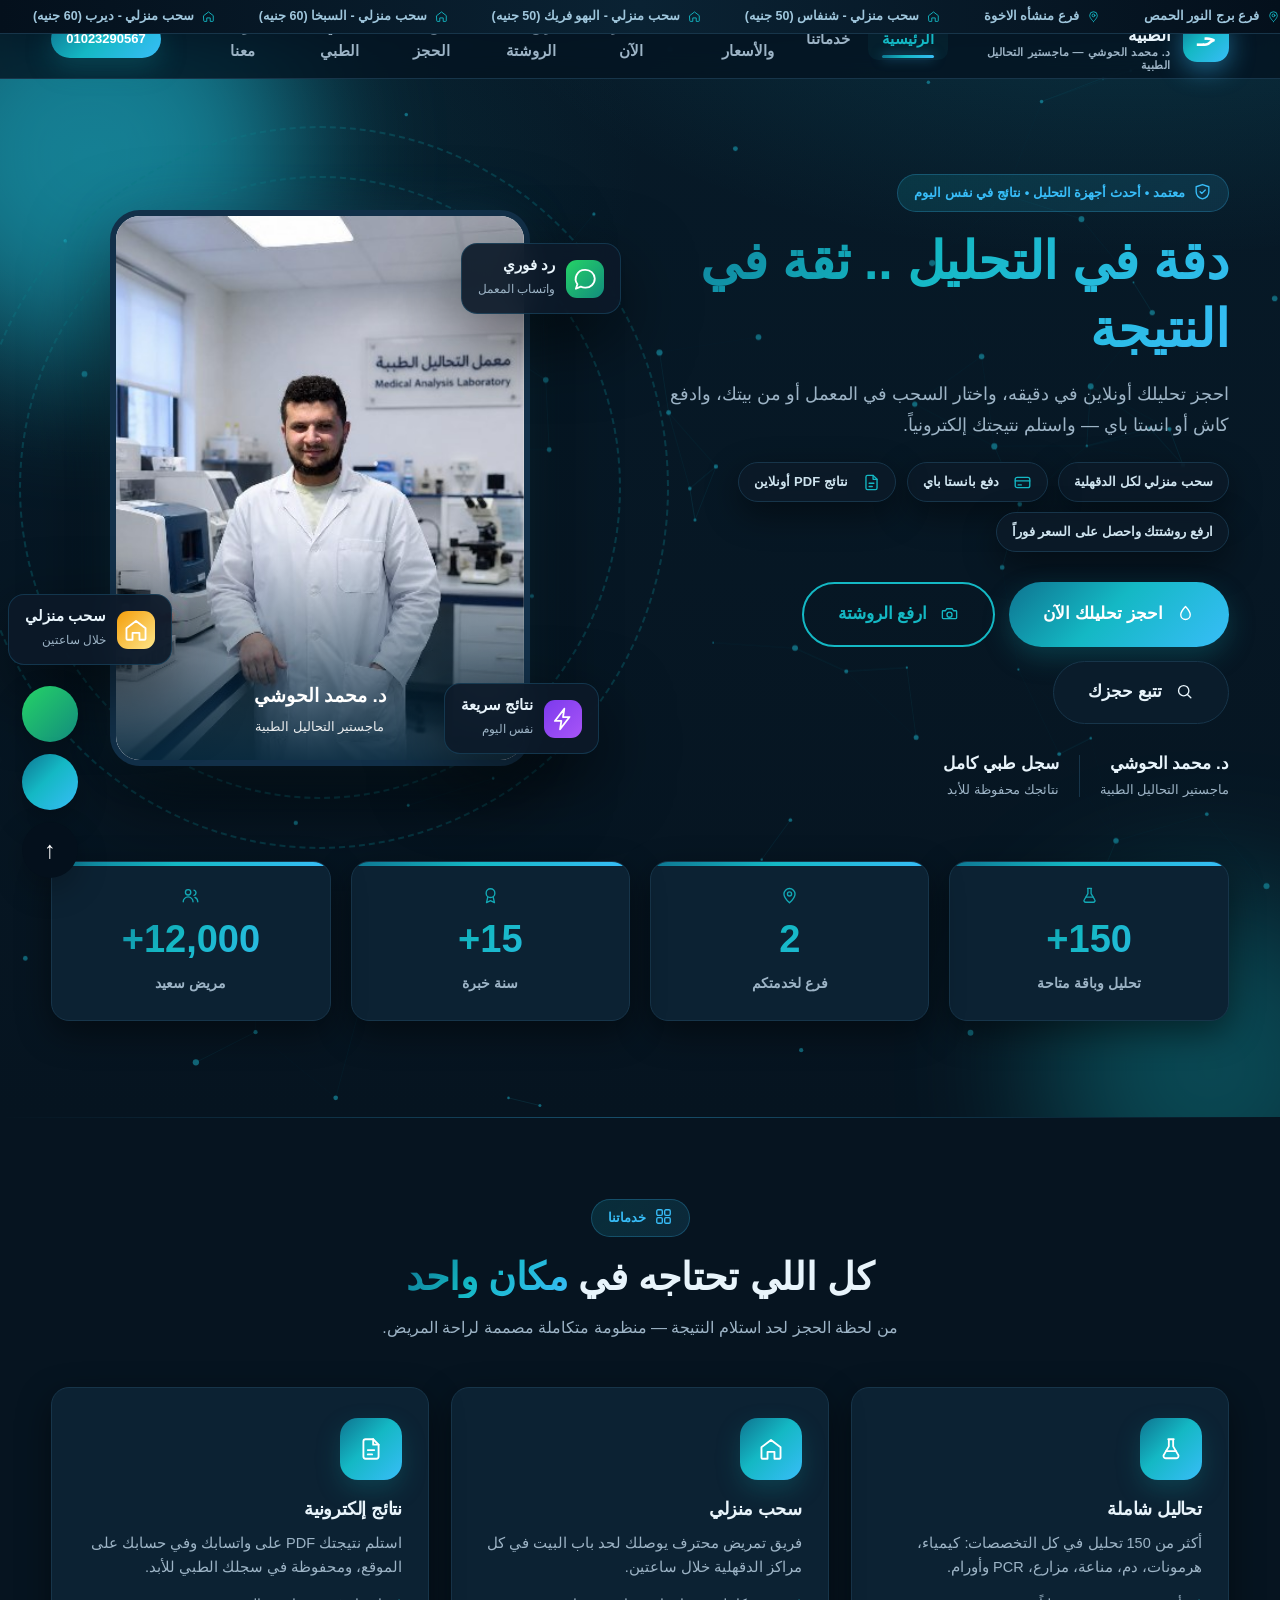
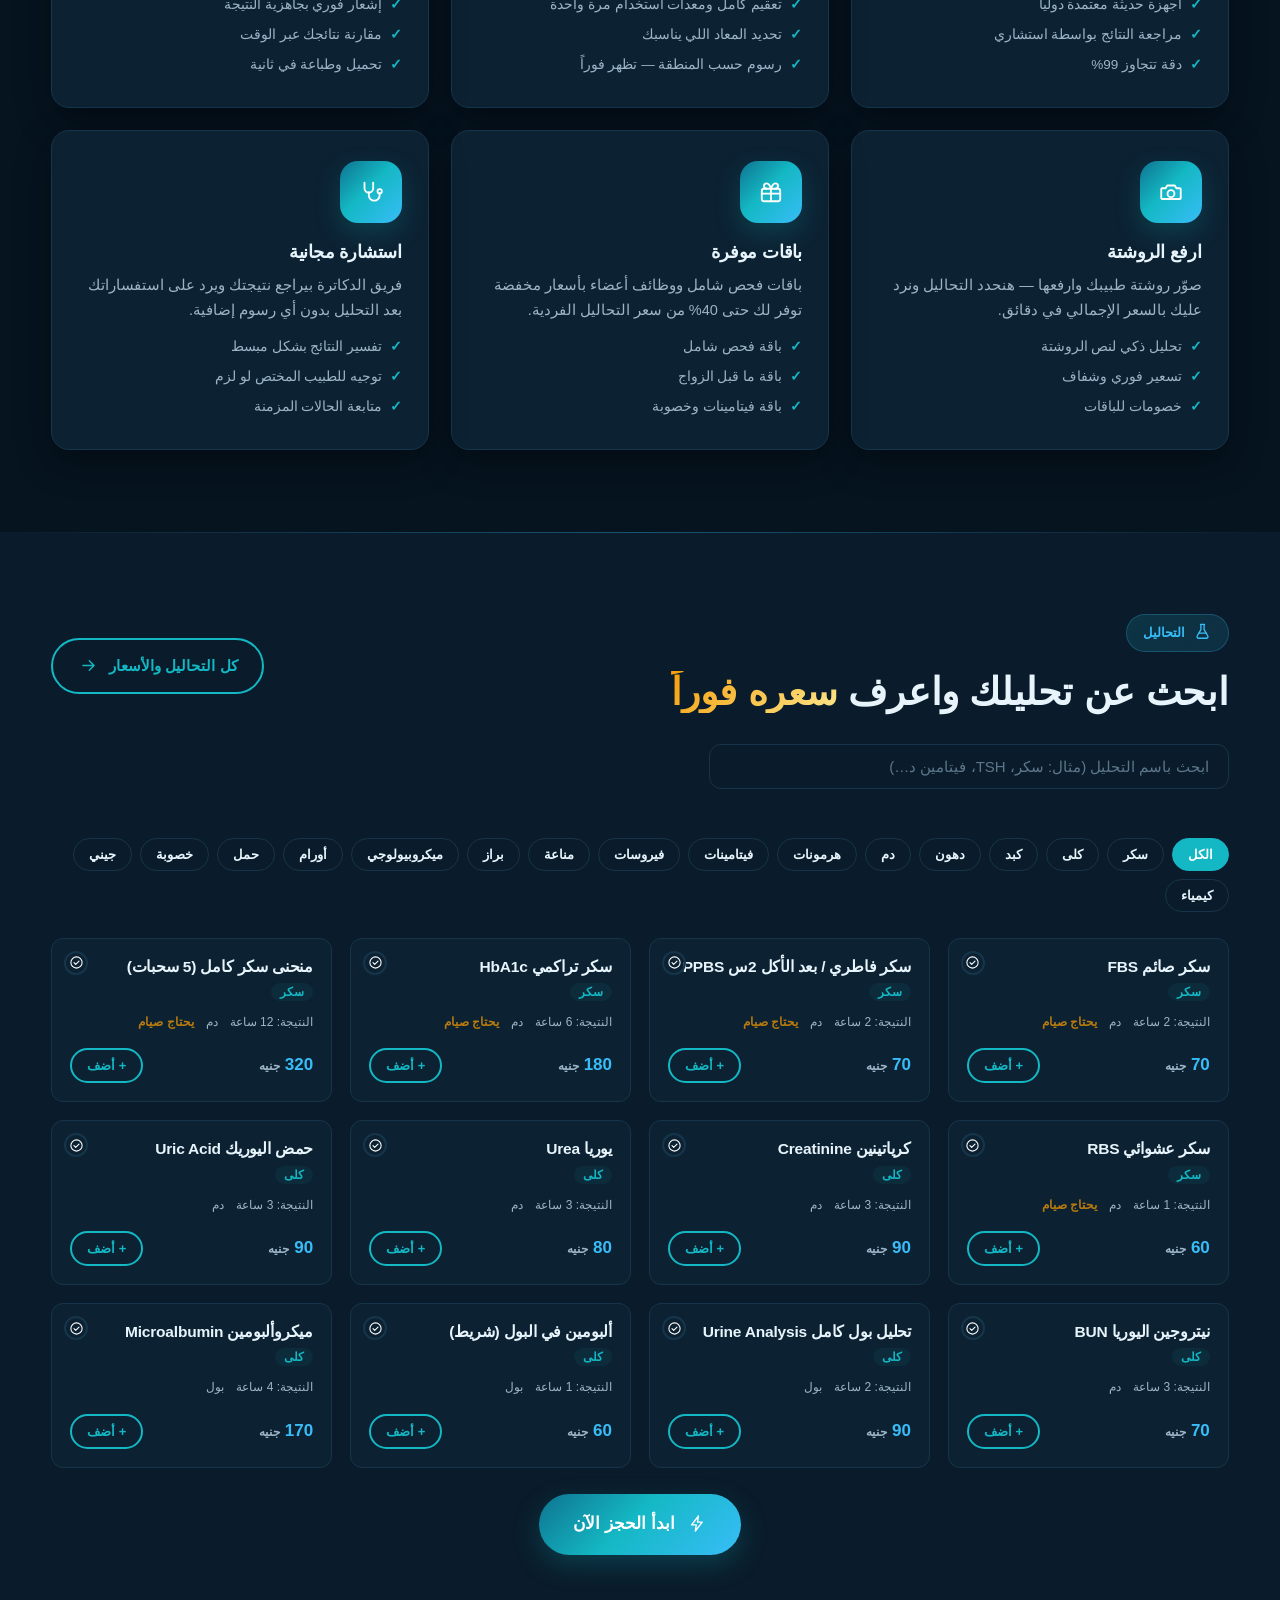
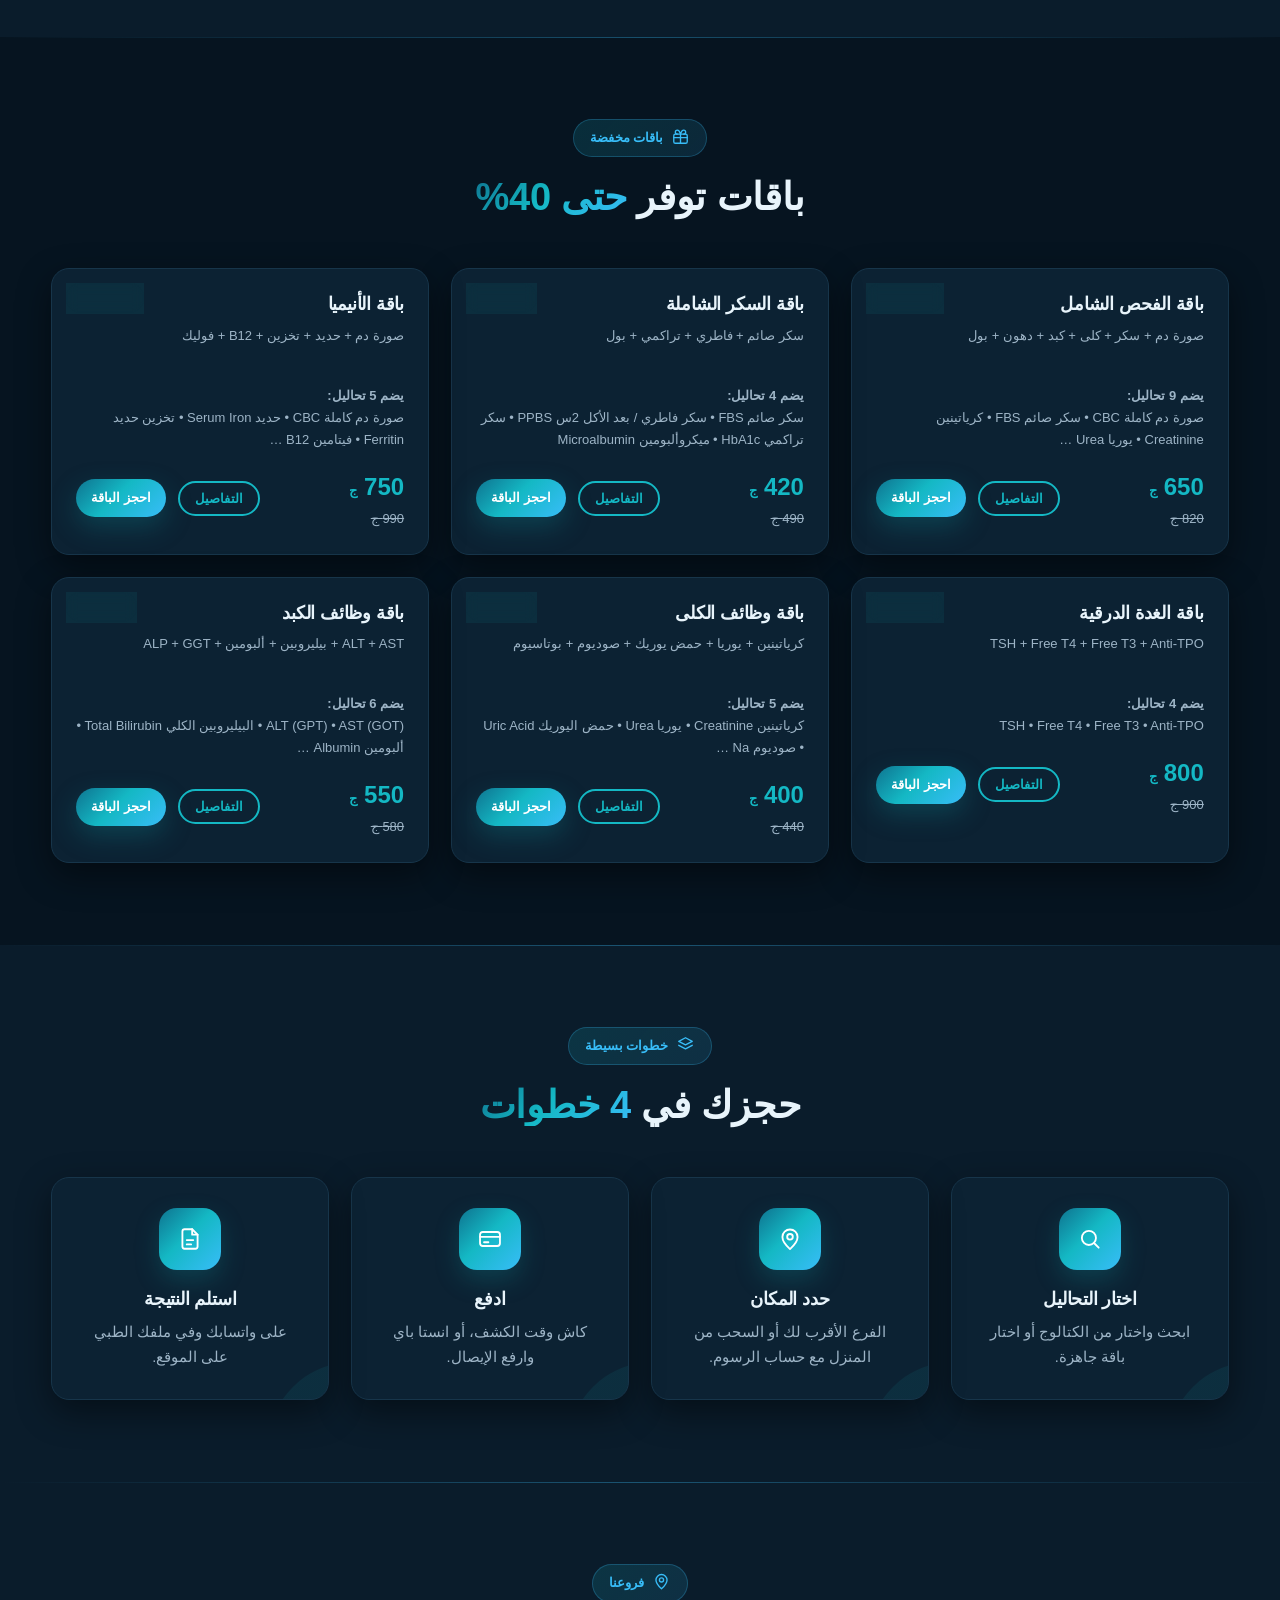
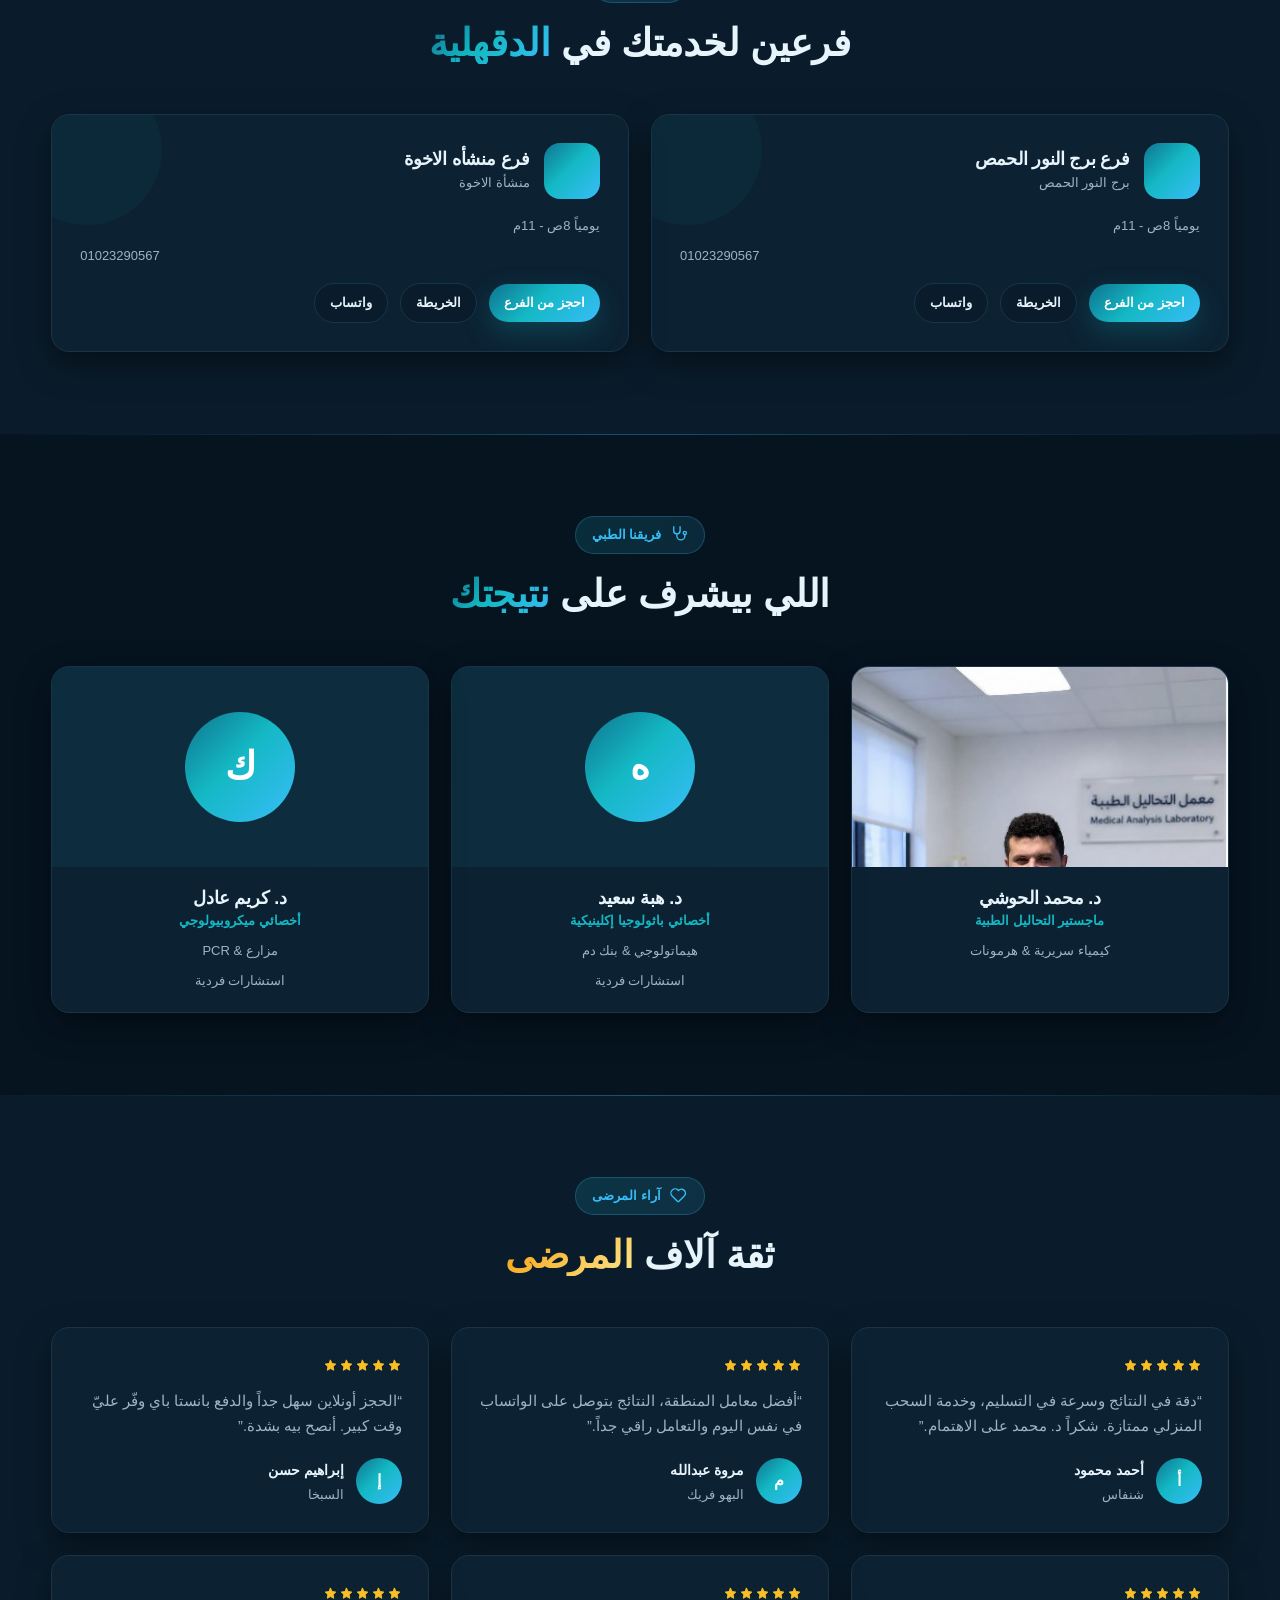
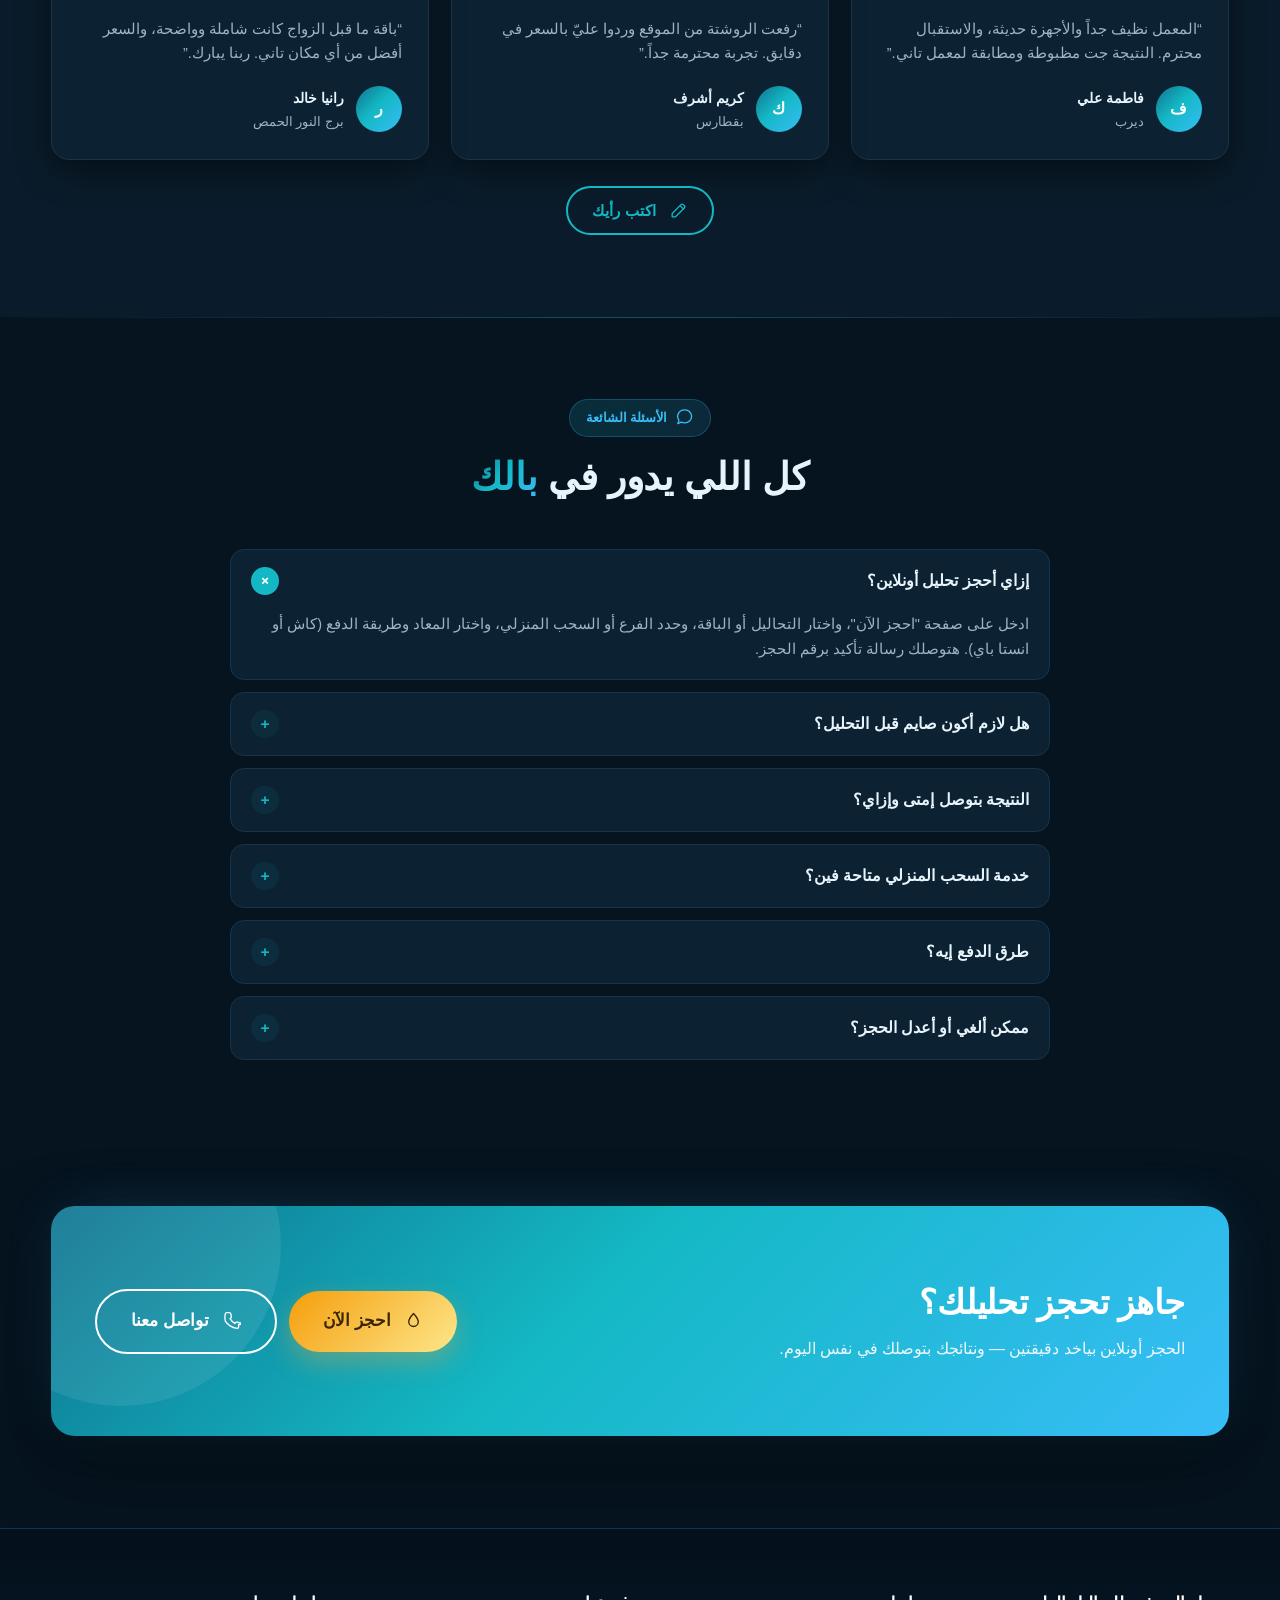
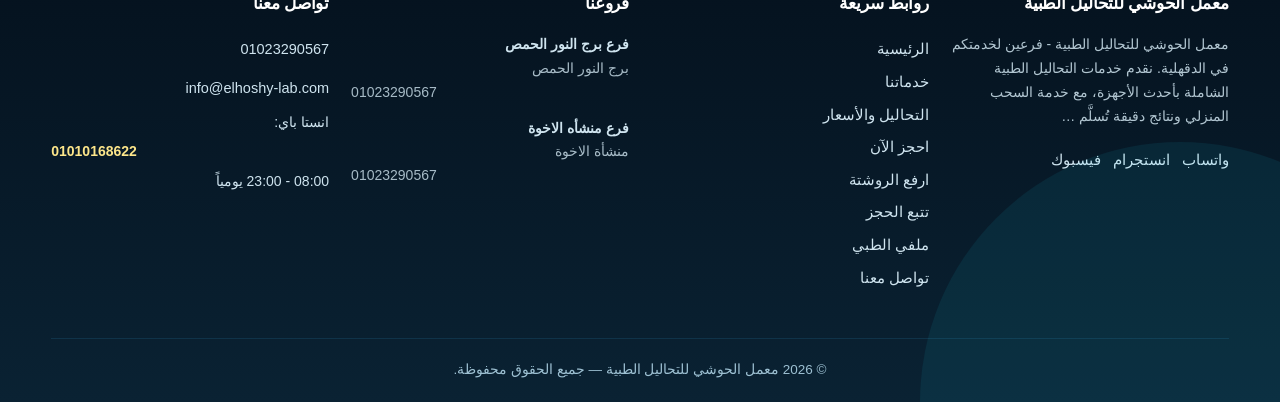
==== index.html @ 1d7c98e6 "Files" ====
<!DOCTYPE html>
<html lang="ar" dir="rtl">
<head>
<meta charset="utf-8">
<meta name="viewport" content="width=device-width,initial-scale=1">
<title>معمل الحوشي للتحاليل الطبية | د. محمد الحوشي — حجز أونلاين وسحب منزلي</title>
<meta name="description" content="معمل الحوشي للتحاليل الطبية — فرعين بالدقهلية. احجز تحليلك أونلاين، سحب منزلي، نتائج إلكترونية، دفع كاش أو انستا باي. ماجستير التحاليل الطبية د. محمد الحوشي.">
<meta name="theme-color" content="#0e7c86">
<link rel="icon" href="data:image/svg+xml,<svg xmlns='http://www.w3.org/2000/svg' viewBox='0 0 100 100'><rect width='100' height='100' rx='22' fill='%230e7c86'/><text x='50' y='70' font-size='58' text-anchor='middle' fill='white' font-family='Arial'>حـ</text></svg>">
<link rel="stylesheet" href="assets/css/style.css">
<link rel="manifest" href="manifest.json">
</head>
<body> <!-- ===== HERO ===== -->
<section class="hero"> <canvas id="particles"></canvas> <div class="blob" style="width:420px;height:420px;background:#22d3ee;top:-90px;inset-inline-end:-120px"></div> <div class="blob" style="width:340px;height:340px;background:#0e7c86;bottom:-120px;inset-inline-start:-100px"></div> <div class="container"> <div class="split"> <div> <span class="eyebrow reveal"><i data-icon="shield"></i>معتمد • أحدث أجهزة التحليل • نتائج في نفس اليوم</span> <h1 class="mt-2 reveal d1"><span class="grad-text" id="heroTitle">دقة في التحليل .. ثقة في النتيجة</span></h1> <p class="lead mt-2 reveal d2" id="heroSub"></p> <div class="hero-badges reveal d3"> <span class="pill"> سحب منزلي لكل الدقهلية</span> <span class="pill"><i data-icon="card" class="pill-ic"></i>دفع بانستا باي</span> <span class="pill"><i data-icon="file" class="pill-ic"></i>نتائج PDF أونلاين</span> <span class="pill"> ارفع روشتتك واحصل على السعر فوراً</span> </div> <div class="hero-cta reveal d4"> <a href="booking.html" class="btn btn-primary btn-lg shine"><i data-icon="drop"></i>احجز تحليلك الآن</a> <a href="prescription.html" class="btn btn-outline btn-lg"><i data-icon="camera"></i>ارفع الروشتة</a> <a href="track.html" class="btn btn-ghost btn-lg"><i data-icon="search"></i>تتبع حجزك</a> </div> <div class="row mt-3 reveal d5" style="gap:20px"> <div><b id="ownerName" style="font-size:17px"></b><div class="small" id="ownerTitle"></div></div> <div style="width:1px;height:42px;background:var(--line)"></div> <div><b style="font-size:17px">سجل طبي كامل</b><div class="small">نتائجك محفوظة للأبد</div></div> </div> </div> <div class="hero-art reveal d3"> <div class="ring" style="width:112%;height:112%;inset:-6%"></div> <div class="ring" style="width:130%;height:130%;inset:-15%;animation-duration:40s;animation-direction:reverse"></div> <div class="doctor-frame"> <img src="assets/img/doctor.jpg" alt="د. محمد الحوشي"> <div class="doctor-caption"><b id="docName">د. محمد الحوشي</b><span id="docTitle">ماجستير التحاليل الطبية</span></div> </div> <div class="floating-card fc-1"><div class="ic" data-icon="chat" style="background:linear-gradient(135deg,#25d366,#128c7e)"></div><div><b>رد فوري</b><small>واتساب المعمل</small></div></div> <div class="floating-card fc-2"><div class="ic" data-icon="home" style="background:var(--grad-gold)"></div><div><b>سحب منزلي</b><small>خلال ساعتين</small></div></div> <div class="floating-card fc-3"><div class="ic" data-icon="bolt" style="background:linear-gradient(135deg,#7c3aed,#a855f7)"></div><div><b>نتائج سريعة</b><small>نفس اليوم</small></div></div> </div> </div> <div class="stats"> <div class="stat reveal"><div class="stat-ic" data-icon="flask"></div><div class="num" data-count="150" data-suffix="+">0</div><div class="lbl">تحليل وباقة متاحة</div></div> <div class="stat reveal d1"><div class="stat-ic" data-icon="pin"></div><div class="num" data-count="2">0</div><div class="lbl">فرع لخدمتكم</div></div> <div class="stat reveal d2"><div class="stat-ic" data-icon="award"></div><div class="num" data-count="15" data-suffix="+">0</div><div class="lbl">سنة خبرة</div></div> <div class="stat reveal d3"><div class="stat-ic" data-icon="users"></div><div class="num" data-count="12000" data-suffix="+">0</div><div class="lbl">مريض سعيد</div></div> </div> </div>
</section> <!-- ===== SERVICES ===== -->
<section class="section" id="services"> <div class="container"> <div class="sec-head reveal"> <span class="eyebrow"><i data-icon="grid"></i>خدماتنا</span> <h2 class="mt-2">كل اللي تحتاجه في <span class="grad-text">مكان واحد</span></h2> <p>من لحظة الحجز لحد استلام النتيجة — منظومة متكاملة مصممة لراحة المريض.</p> </div> <div class="grid g3"> <div class="svc reveal"><div class="ic" data-icon="flask"></div><h4>تحاليل شاملة</h4><p>أكثر من 150 تحليل في كل التخصصات: كيمياء، هرمونات، دم، مناعة، مزارع، PCR وأورام.</p><ul><li>أجهزة حديثة معتمدة دولياً</li><li>مراجعة النتائج بواسطة استشاري</li><li>دقة تتجاوز 99%</li></ul></div> <div class="svc reveal d1"><div class="ic" data-icon="home"></div><h4>سحب منزلي</h4><p>فريق تمريض محترف يوصلك لحد باب البيت في كل مراكز الدقهلية خلال ساعتين.</p><ul><li>تعقيم كامل ومعدات استخدام مرة واحدة</li><li>تحديد المعاد اللي يناسبك</li><li>رسوم حسب المنطقة — تظهر فوراً</li></ul></div> <div class="svc reveal d2"><div class="ic" data-icon="file"></div><h4>نتائج إلكترونية</h4><p>استلم نتيجتك PDF على واتسابك وفي حسابك على الموقع، ومحفوظة في سجلك الطبي للأبد.</p><ul><li>إشعار فوري بجاهزية النتيجة</li><li>مقارنة نتائجك عبر الوقت</li><li>تحميل وطباعة في ثانية</li></ul></div> <div class="svc reveal"><div class="ic" data-icon="camera"></div><h4>ارفع الروشتة</h4><p>صوّر روشتة طبيبك وارفعها — هنحدد التحاليل ونرد عليك بالسعر الإجمالي في دقائق.</p><ul><li>تحليل ذكي لنص الروشتة</li><li>تسعير فوري وشفاف</li><li>خصومات للباقات</li></ul></div> <div class="svc reveal d1"><div class="ic" data-icon="gift"></div><h4>باقات موفرة</h4><p>باقات فحص شامل ووظائف أعضاء بأسعار مخفضة توفر لك حتى 40% من سعر التحاليل الفردية.</p><ul><li>باقة فحص شامل</li><li>باقة ما قبل الزواج</li><li>باقة فيتامينات وخصوبة</li></ul></div> <div class="svc reveal d2"><div class="ic" data-icon="stethoscope"></div><h4>استشارة مجانية</h4><p>فريق الدكاترة بيراجع نتيجتك ويرد على استفساراتك بعد التحليل بدون أي رسوم إضافية.</p><ul><li>تفسير النتائج بشكل مبسط</li><li>توجيه للطبيب المختص لو لزم</li><li>متابعة الحالات المزمنة</li></ul></div> </div> </div>
</section> <!-- ===== TESTS PREVIEW ===== -->
<section class="section" style="background:var(--bg-2)"> <div class="container"> <div class="row-between mb-3 reveal"> <div><span class="eyebrow"><i data-icon="flask"></i>التحاليل</span><h2 class="mt-2">ابحث عن تحليلك واعرف <span class="gold-text">سعره فوراً</span></h2></div> <a href="tests.html" class="btn btn-outline">كل التحاليل والأسعار <i data-icon="arrow" style="transform:scaleX(-1);display:inline-block;vertical-align:middle"></i></a> </div> <div class="field reveal d1" style="max-width:520px"> <input id="homeSearch" class="input" placeholder=" ابحث باسم التحليل (مثال: سكر، TSH، فيتامين د…)"> <div id="homeSearchRes" class="test-grid mt-2"></div> </div> <div class="chips mt-3 reveal d2" id="homeCats"></div> <div id="homeTests" class="test-grid mt-3 reveal d3"></div> <div class="center mt-3"><a href="booking.html" class="btn btn-primary btn-lg shine"><i data-icon="bolt"></i>ابدأ الحجز الآن</a></div> </div>
</section> <!-- ===== PACKAGES ===== -->
<section class="section"> <div class="container"> <div class="sec-head reveal"><span class="eyebrow"><i data-icon="gift"></i>باقات مخفضة</span><h2 class="mt-2">باقات توفر <span class="grad-text">حتى 40%</span></h2></div> <div class="grid g3" id="homePackages"></div> </div>
</section> <!-- ===== HOW IT WORKS ===== -->
<section class="section" style="background:var(--bg-2)"> <div class="container"> <div class="sec-head reveal"><span class="eyebrow"><i data-icon="layers"></i>خطوات بسيطة</span><h2 class="mt-2">حجزك في <span class="grad-text">4 خطوات</span></h2></div> <div class="grid g4"> <div class="svc center reveal"><div class="ic" data-icon="search" style="margin-inline:auto"></div><h4>اختار التحاليل</h4><p class="small">ابحث واختار من الكتالوج أو اختار باقة جاهزة.</p></div> <div class="svc center reveal d1"><div class="ic" data-icon="pin" style="margin-inline:auto"></div><h4>حدد المكان</h4><p class="small">الفرع الأقرب لك أو السحب من المنزل مع حساب الرسوم.</p></div> <div class="svc center reveal d2"><div class="ic" data-icon="card" style="margin-inline:auto"></div><h4>ادفع</h4><p class="small">كاش وقت الكشف، أو انستا باي وارفع الإيصال.</p></div> <div class="svc center reveal d3"><div class="ic" data-icon="file" style="margin-inline:auto"></div><h4>استلم النتيجة</h4><p class="small">على واتسابك وفي ملفك الطبي على الموقع.</p></div> </div> </div>
</section> <!-- ===== OFFERS ===== -->
<section class="section"> <div class="container"> <div class="sec-head reveal"><span class="eyebrow"><i data-icon="bolt"></i>عروض حصرية</span><h2 class="mt-2">عروض <span class="gold-text">موسمية</span></h2></div> <div id="offersWrap" class="card" style="overflow:hidden;border-radius:24px;box-shadow:var(--shadow-lg)"></div> <div class="center mt-2" id="offerDots"></div> </div>
</section> <!-- ===== BRANCHES ===== -->
<section class="section" style="background:var(--bg-2)"> <div class="container"> <div class="sec-head reveal"><span class="eyebrow"><i data-icon="pin"></i>فروعنا</span><h2 class="mt-2">فرعين لخدمتك في <span class="grad-text">الدقهلية</span></h2></div> <div class="grid g2" id="homeBranches"></div> </div>
</section> <!-- ===== DOCTORS ===== -->
<section class="section"> <div class="container"> <div class="sec-head reveal"><span class="eyebrow"><i data-icon="stethoscope"></i>فريقنا الطبي</span><h2 class="mt-2">اللي بيشرف على <span class="grad-text">نتيجتك</span></h2></div> <div class="grid g3" id="homeDoctors"></div> </div>
</section> <!-- ===== REVIEWS ===== -->
<section class="section" style="background:var(--bg-2)"> <div class="container"> <div class="sec-head reveal"><span class="eyebrow"><i data-icon="heart"></i>آراء المرضى</span><h2 class="mt-2">ثقة آلاف <span class="gold-text">المرضى</span></h2></div> <div class="grid g3" id="homeReviews"></div> <div class="center mt-3 reveal"> <button class="btn btn-outline" onclick="LAB.modal({title:'شاركنا رأيك',html:reviewForm(),buttons:[{text:'إرسال التقييم',cls:'btn-primary',action:function(b,close){
var n=b.querySelector('#rvName').value,t=b.querySelector('#rvText').value,r=b.querySelector('#rvRate').value,a=b.querySelector('#rvArea').value;
if(!n||!t){LAB.toast('مطلوب','اكتب اسمك ورأيك','warn');return;}
LAB.db().reviews.unshift({id:LAB.uid(),name:n,area:a||'—',rate:+r,text:t,active:false,date:new Date().toISOString()});
LAB.save();LAB.log('تقييم جديد من '+n+' (بانتظار المراجعة)');close();LAB.toast('شكراً لك ','تم إرسال رأيك وسيُنشر بعد المراجعة','ok');
}},{text:'إلغاء'}]})"><i data-icon="edit"></i> اكتب رأيك</button> </div> </div>
</section> <!-- ===== FAQ ===== -->
<section class="section"> <div class="container" style="max-width:820px"> <div class="sec-head reveal"><span class="eyebrow"><i data-icon="chat"></i>الأسئلة الشائعة</span><h2 class="mt-2">كل اللي يدور في <span class="grad-text">بالك</span></h2></div> <div id="homeFaqs"></div> </div>
</section> <!-- ===== CTA ===== -->
<section class="section-sm"> <div class="container"> <div class="offer-slide reveal" style="background:var(--grad)"> <div class="row-between"> <div> <h3>جاهز تحجز تحليلك؟</h3> <p style="opacity:.92">الحجز أونلاين بياخد دقيقتين — ونتائجك بتوصلك في نفس اليوم.</p> </div> <div class="row"> <a href="booking.html" class="btn btn-gold btn-lg"><i data-icon="drop"></i>احجز الآن</a> <a href="contact.html" class="btn btn-outline btn-lg" style="border-color:#fff;color:#fff"><i data-icon="phone"></i>تواصل معنا</a> </div> </div> </div> </div>
</section> <script src="assets/js/core.js"></script>
<script src="assets/js/supabase-config.js"></script>
<script src="assets/js/sync.js"></script>
<script src="assets/js/shared.js"></script>
<script src="assets/js/app.js"></script>
</body>
</html>
---- assets/css/style.css ----
/* ===========================================================
   معمل الحوشي للتحاليل الطبية — Design System
   =========================================================== */
:root{
  --navy:#04101c;
  --navy-2:#071a2c;
  --teal:#14b8c4;
  --teal-2:#2dd4bf;
  --cyan:#38bdf8;
  --gold:#fbbf24;
  --gold-2:#fde68a;
  --green:#22c55e;
  --red:#f43f5e;
  --purple:#a78bfa;
  --ink:#e9f3fb;
  --muted:#7f96ab;
  --line:#1b2f43;
  --bg:#050c15;
  --bg-2:#0a1626;
  --card:#0c1a29;
  --text:#e9f3fb;
  --text-soft:#9db3c8;
  --shadow:0 12px 34px rgba(0,0,0,.5);
  --shadow-lg:0 28px 70px rgba(0,0,0,.6);
  --radius:18px;
  --radius-sm:12px;
  --grad:linear-gradient(135deg,#0e7490 0%,#14b8c4 45%,#38bdf8 100%);
  --grad-gold:linear-gradient(135deg,#f59e0b 0%,#fde68a 100%);
  --grad-dark:linear-gradient(135deg,#04101c 0%,#0a2233 60%,#0e7490 100%);
  --header-h:78px;
  --font:"Segoe UI",Tahoma,"Helvetica Neue",Arial,"Noto Naskh Arabic","Times New Roman",sans-serif;
}
html[data-theme="dark"],html{
  --bg:#061420;
  --bg-2:#0a1c2b;
  --card:#0c2233;
  --text:#e8f4fb;
  --text-soft:#9db4c6;
  --line:#17354a;
  --ink:#e8f4fb;
  --muted:#93a9bb;
  --shadow:0 12px 34px rgba(0,0,0,.45);
  --shadow-lg:0 26px 70px rgba(0,0,0,.55);
}
*{box-sizing:border-box;margin:0;padding:0}
html{scroll-behavior:smooth}
body{
  font-family:var(--font);
  background:var(--bg);
  color:var(--text);
  line-height:1.7;
  overflow-x:hidden;
  -webkit-font-smoothing:antialiased;
  transition:background .4s ease,color .4s ease;
}
img{max-width:100%;display:block}
a{text-decoration:none;color:inherit}
button,input,select,textarea{font-family:inherit;font-size:inherit;color:inherit}
button{cursor:pointer;border:none;background:none}
ul{list-style:none}
::-webkit-scrollbar{width:10px;height:10px}
::-webkit-scrollbar-track{background:transparent}
::-webkit-scrollbar-thumb{background:linear-gradient(180deg,var(--teal),var(--cyan));border-radius:20px}
::selection{background:var(--teal);color:#fff}

/* ---------- Icons ---------- */
.ic-svg{display:inline-block;vertical-align:-4px;flex:none}
.stars{display:inline-flex;gap:1px;align-items:center}
.stars .ic-svg{vertical-align:middle}
.ic svg,.ic-svg{stroke-linecap:round;stroke-linejoin:round}
.svc .ic,.kpi .ic,.opt-card .ic{display:grid!important;place-items:center}
.pill-ic{margin-inline-end:7px;display:inline-flex}
.stat-ic{display:grid;place-items:center;color:var(--teal);opacity:.9;margin-bottom:2px}
.stat-ic svg{stroke:var(--teal)}
.btn i,.btn svg{margin-inline-end:2px}
.fab svg{stroke:#fff}

/* ---------- Layout ---------- */
.container{width:min(1200px,92vw);margin-inline:auto}
.section{padding:82px 0;position:relative}
.section-sm{padding:52px 0}
.grid{display:grid;gap:22px}
.g2{grid-template-columns:repeat(2,1fr)}
.g3{grid-template-columns:repeat(3,1fr)}
.g4{grid-template-columns:repeat(4,1fr)}
.split{display:grid;grid-template-columns:1.05fr .95fr;gap:46px;align-items:center}
.row{display:flex;align-items:center;gap:12px;flex-wrap:wrap}
.row-between{display:flex;align-items:center;justify-content:space-between;gap:14px;flex-wrap:wrap}
.center{text-align:center}
.mt-1{margin-top:8px}.mt-2{margin-top:16px}.mt-3{margin-top:26px}.mt-4{margin-top:40px}
.mb-1{margin-bottom:8px}.mb-2{margin-bottom:16px}.mb-3{margin-bottom:26px}
.hide{display:none !important}
.w-full{width:100%}

/* ---------- Typography ---------- */
h1,h2,h3,h4,h5{line-height:1.3;font-weight:800;letter-spacing:-.2px}
h1{font-size:clamp(28px,4.2vw,52px)}
h2{font-size:clamp(24px,3vw,38px)}
h3{font-size:clamp(19px,2vw,25px)}
h4{font-size:18px}
.lead{font-size:clamp(15px,1.4vw,18px);color:var(--text-soft)}
.small{font-size:13px;color:var(--text-soft)}
.eyebrow{
  display:inline-flex;align-items:center;gap:8px;
  background:linear-gradient(135deg,rgba(14,124,134,.12),rgba(34,211,238,.12));
  color:var(--teal);border:1px solid rgba(14,124,134,.25);
  padding:7px 16px;border-radius:99px;font-weight:700;font-size:13px;
}
html[data-theme="dark"] .eyebrow{color:var(--cyan)}
.grad-text{
  background:var(--grad);-webkit-background-clip:text;background-clip:text;color:transparent;
}
.gold-text{background:var(--grad-gold);-webkit-background-clip:text;background-clip:text;color:transparent}
.sec-head{text-align:center;max-width:760px;margin:0 auto 46px}
.sec-head h2{margin-bottom:12px}
.sec-head p{color:var(--text-soft)}
.divider{height:1px;background:var(--line);margin:26px 0}

/* ---------- Buttons ---------- */
.btn{
  display:inline-flex;align-items:center;justify-content:center;gap:9px;
  padding:13px 24px;border-radius:99px;font-weight:800;font-size:15px;
  transition:.3s cubic-bezier(.2,.8,.2,1);white-space:nowrap;position:relative;overflow:hidden;
}
.btn-primary{background:var(--grad);color:#fff;box-shadow:0 10px 26px rgba(14,124,134,.35)}
.btn-primary:hover{transform:translateY(-3px);box-shadow:0 16px 36px rgba(14,124,134,.45)}
.btn-gold{background:var(--grad-gold);color:#3a2606;box-shadow:0 10px 26px rgba(242,169,59,.35)}
.btn-gold:hover{transform:translateY(-3px)}
.btn-dark{background:var(--grad-dark);color:#fff;box-shadow:0 10px 26px rgba(6,40,61,.3)}
.btn-dark:hover{transform:translateY(-3px)}
.btn-outline{border:2px solid var(--teal);color:var(--teal);background:transparent}
.btn-outline:hover{background:var(--teal);color:#fff;transform:translateY(-3px)}
.btn-ghost{border:1.5px solid var(--line);color:var(--text);background:var(--bg-2)}
.btn-ghost:hover{border-color:var(--teal);color:var(--teal);transform:translateY(-2px)}
.btn-danger{background:linear-gradient(135deg,#e11d48,#f43f5e);color:#fff}
.btn-success{background:linear-gradient(135deg,#16a34a,#22c55e);color:#fff}
.btn-sm{padding:8px 15px;font-size:13px;border-radius:99px}
.btn-lg{padding:16px 34px;font-size:17px}
.btn:disabled{opacity:.5;cursor:not-allowed;transform:none !important}
.btn-icon{width:42px;height:42px;padding:0;border-radius:50%}
.btn .ripple{position:absolute;border-radius:50%;transform:scale(0);background:rgba(255,255,255,.5);animation:ripple .6s linear;pointer-events:none}
@keyframes ripple{to{transform:scale(4);opacity:0}}

/* ---------- Effects ---------- */
.glass{background:rgba(255,255,255,.72);backdrop-filter:blur(16px);border:1px solid rgba(255,255,255,.6)}
html[data-theme="dark"] .glass{background:rgba(12,34,51,.72);border-color:rgba(255,255,255,.08)}
.card{background:var(--card);border:1px solid var(--line);border-radius:var(--radius);box-shadow:var(--shadow);transition:.35s cubic-bezier(.2,.8,.2,1)}
.card-hover:hover{transform:translateY(-8px) scale(1.012);box-shadow:var(--shadow-lg),0 0 0 1px rgba(56,189,248,.25),0 0 40px -12px rgba(56,189,248,.35);border-color:rgba(56,189,248,.35)}
.shine{position:relative;overflow:hidden}
.shine::after{
  content:"";position:absolute;inset:0;transform:translateX(-120%) skewX(-18deg);
  background:linear-gradient(90deg,transparent,rgba(255,255,255,.35),transparent);
  transition:.7s;
}
.shine:hover::after{transform:translateX(120%) skewX(-18deg)}
.blob{position:absolute;border-radius:50%;filter:blur(70px);opacity:.5;pointer-events:none;z-index:0}
.float{animation:float 6s ease-in-out infinite}
@keyframes float{0%,100%{transform:translateY(0)}50%{transform:translateY(-16px)}}
.pulse{animation:pulse 2.4s ease-in-out infinite}
@keyframes pulse{0%,100%{box-shadow:0 0 0 0 rgba(14,124,134,.5)}70%{box-shadow:0 0 0 16px rgba(14,124,134,0)}}
.reveal{opacity:0;transform:translateY(34px);transition:opacity .8s cubic-bezier(.2,.8,.2,1),transform .8s cubic-bezier(.2,.8,.2,1)}
.reveal.in{opacity:1;transform:none}
.reveal-left{opacity:0;transform:translateX(-40px)}
.reveal-right{opacity:0;transform:translateX(40px)}
.reveal-left.in,.reveal-right.in{opacity:1;transform:none}
.d1{transition-delay:.08s}.d2{transition-delay:.16s}.d3{transition-delay:.24s}
.d4{transition-delay:.32s}.d5{transition-delay:.4s}.d6{transition-delay:.48s}
@media (prefers-reduced-motion:reduce){
  *{animation-duration:.01ms !important;transition-duration:.01ms !important}
  .reveal,.reveal-left,.reveal-right{opacity:1;transform:none}
}

/* ---------- Scroll progress ---------- */
#progress{position:fixed;top:0;inset-inline:0;height:3px;z-index:2000;background:transparent;pointer-events:none}
#progress div{height:100%;width:0;background:var(--grad);box-shadow:0 0 14px rgba(56,189,248,.7);transition:width .12s linear}

/* ---------- Ticker ---------- */
.ticker{background:linear-gradient(90deg,#04101c,#0a2233,#04101c);border-bottom:1px solid var(--line);overflow:hidden;position:fixed;top:0;inset-inline:0;z-index:1200;height:34px;display:flex;align-items:center}
.ticker-track{display:flex;gap:44px;white-space:nowrap;animation:ticker 38s linear infinite;font-size:12.5px;color:#9fc6dc;font-weight:700}
.ticker-track span{display:inline-flex;align-items:center;gap:8px}
.ticker-track svg{stroke:var(--teal)}
@keyframes ticker{from{transform:translateX(0)}to{transform:translateX(-50%)}}
body{padding-top:34px}
.site-header{top:34px}
.mobile-nav{top:calc(var(--header-h) + 34px)}

/* ---------- Header ---------- */
.site-header{
  position:fixed;inset-inline:0;top:0;z-index:1000;
  background:rgba(6,16,28,.72);backdrop-filter:blur(22px) saturate(160%);
  border-bottom:1px solid rgba(56,189,248,.14);transition:.35s;
}
html[data-theme="dark"] .site-header{background:rgba(6,20,32,.82);border-bottom-color:var(--line)}
.site-header.scrolled{box-shadow:0 8px 30px rgba(6,40,61,.12);padding-block:2px}
.header-inner{height:var(--header-h);display:flex;align-items:center;justify-content:space-between;gap:16px}
.logo{display:flex;align-items:center;gap:12px;font-weight:900;font-size:17px;line-height:1.15}
.logo-mark{
  width:46px;height:46px;border-radius:14px;background:var(--grad);
  display:grid;place-items:center;color:#fff;font-weight:900;font-size:20px;
  box-shadow:0 8px 22px rgba(14,124,134,.4);flex:none;
}
.logo small{display:block;font-size:11px;font-weight:600;color:var(--text-soft);letter-spacing:.5px}
.nav{display:flex;align-items:center;gap:4px}
.nav a{padding:9px 14px;border-radius:10px;font-weight:700;font-size:14.5px;color:var(--text-soft);transition:.25s;position:relative}
.nav a:hover,.nav a.active{color:var(--teal);background:rgba(14,124,134,.09)}
.nav a.active::after{content:"";position:absolute;bottom:2px;inset-inline:14px;height:3px;border-radius:3px;background:var(--grad)}
.header-actions{display:flex;align-items:center;gap:9px}
.burger{display:none;width:44px;height:44px;border-radius:12px;border:1px solid var(--line);place-items:center;font-size:20px}
.mobile-nav{
  position:fixed;top:var(--header-h);inset-inline:0;background:var(--bg-2);z-index:999;
  border-bottom:1px solid var(--line);padding:18px 0;display:none;box-shadow:var(--shadow-lg);
  max-height:calc(100vh - var(--header-h));overflow:auto;
}
.mobile-nav.open{display:block;animation:slideDown .35s ease}
.mobile-nav a{display:block;padding:13px 18px;border-radius:12px;font-weight:700}
.mobile-nav a:hover{background:rgba(14,124,134,.09);color:var(--teal)}
@keyframes slideDown{from{opacity:0;transform:translateY(-14px)}to{opacity:1;transform:none}}

/* ---------- Hero ---------- */
.hero{
  position:relative;padding:calc(var(--header-h) + 62px) 0 96px;overflow:hidden;
  background:
    radial-gradient(1100px 560px at 88% -8%,rgba(56,189,248,.20),transparent 62%),
    radial-gradient(900px 520px at 6% 10%,rgba(20,184,196,.20),transparent 62%),
    linear-gradient(180deg,#071a2c 0%,var(--bg) 100%);
}
.hero::before{
  content:"";position:absolute;inset:auto -10% -40% -10%;height:60%;z-index:0;
  background:radial-gradient(60% 60% at 50% 100%,rgba(20,184,196,.16),transparent 70%);
  animation:breathe 9s ease-in-out infinite;
}
@keyframes breathe{0%,100%{opacity:.5;transform:scale(1)}50%{opacity:.9;transform:scale(1.08)}}
html[data-theme="dark"] .hero{
  background:
    radial-gradient(1100px 520px at 88% -8%,rgba(34,211,238,.14),transparent 60%),
    radial-gradient(900px 500px at 8% 12%,rgba(14,124,134,.18),transparent 60%),
    linear-gradient(180deg,#071a28 0%,var(--bg) 100%);
}
.hero canvas#particles{position:absolute;inset:0;width:100%;height:100%;z-index:0;opacity:.85}
.hero .container{position:relative;z-index:2}
.hero h1 span{display:block}
.hero-badges{display:flex;gap:10px;flex-wrap:wrap;margin:22px 0}
.pill{
  display:inline-flex;align-items:center;gap:7px;background:var(--bg-2);border:1px solid var(--line);
  padding:8px 15px;border-radius:99px;font-size:13px;font-weight:700;box-shadow:var(--shadow);
}
.hero-cta{display:flex;gap:14px;flex-wrap:wrap;margin-top:30px}
.hero-art{position:relative;display:grid;place-items:center}
.doctor-frame{
  position:relative;width:min(420px,86%);border-radius:30px;overflow:hidden;
  box-shadow:0 30px 70px rgba(6,40,61,.28);border:6px solid #fff;background:#fff;
  animation:float 7s ease-in-out infinite;
}
html[data-theme="dark"] .doctor-frame{border-color:#123049}
.doctor-frame img{width:100%;height:auto;object-fit:cover;aspect-ratio:3/4;object-position:top center}
.doctor-frame::before{
  content:"";position:absolute;inset:0;z-index:2;
  background:linear-gradient(180deg,transparent 62%,rgba(6,40,61,.92) 100%);
}
.doctor-caption{
  position:absolute;bottom:0;inset-inline:0;z-index:3;padding:20px;color:#fff;text-align:center;
}
.doctor-caption b{display:block;font-size:19px}
.doctor-caption span{font-size:12.5px;opacity:.9}
.ring{position:absolute;border-radius:50%;border:2px dashed rgba(14,124,134,.35);animation:spin 26s linear infinite}
@keyframes spin{to{transform:rotate(360deg)}}
.floating-card{
  position:absolute;background:var(--bg-2);border:1px solid var(--line);border-radius:16px;
  padding:12px 16px;box-shadow:var(--shadow-lg);display:flex;align-items:center;gap:11px;z-index:4;
  animation:float 5.5s ease-in-out infinite;
}
.floating-card .ic{width:38px;height:38px;border-radius:11px;display:grid;place-items:center;color:#fff;font-size:18px}
.floating-card b{display:block;font-size:15px;line-height:1.2}
.floating-card small{color:var(--text-soft);font-size:11.5px}
.fc-1{top:6%;inset-inline-start:-6%}
.fc-2{bottom:18%;inset-inline-end:-8%;animation-delay:1.6s}
.fc-3{bottom:2%;inset-inline-start:-2%;animation-delay:.8s}

/* ---------- Stats ---------- */
.stats{display:grid;grid-template-columns:repeat(4,1fr);gap:20px;margin-top:60px}
.stat{
  background:var(--card);border:1px solid var(--line);border-radius:var(--radius);
  padding:24px;text-align:center;box-shadow:var(--shadow);transition:.35s;position:relative;overflow:hidden;
}
.stat:hover{transform:translateY(-6px);border-color:rgba(14,124,134,.4)}
.stat .num{font-size:clamp(26px,3vw,38px);font-weight:900;background:var(--grad);-webkit-background-clip:text;background-clip:text;color:transparent}
.stat .lbl{color:var(--text-soft);font-weight:700;font-size:14px}
.stat::before{content:"";position:absolute;top:0;inset-inline:0;height:4px;background:var(--grad)}

/* ---------- Services / cards ---------- */
.svc{
  background:var(--card);border:1px solid var(--line);border-radius:var(--radius);padding:30px 26px;
  box-shadow:var(--shadow);transition:.4s cubic-bezier(.2,.8,.2,1);position:relative;overflow:hidden;
}
.svc::before{
  content:"";position:absolute;inset:auto -40% -60% auto;width:170px;height:170px;border-radius:50%;
  background:linear-gradient(135deg,rgba(14,124,134,.14),rgba(34,211,238,.06));transition:.5s;
}
.svc:hover{transform:translateY(-10px);box-shadow:var(--shadow-lg);border-color:rgba(14,124,134,.35)}
.svc:hover::before{transform:scale(1.5)}
.svc .ic{
  width:62px;height:62px;border-radius:18px;background:var(--grad);display:grid;place-items:center;
  color:#fff;font-size:27px;margin-bottom:18px;box-shadow:0 10px 24px rgba(14,124,134,.32);
}
.svc h4{margin-bottom:9px}
.svc p{color:var(--text-soft);font-size:14.5px}
.svc ul{margin-top:14px;display:grid;gap:7px}
.svc ul li{font-size:13.5px;color:var(--text-soft);display:flex;gap:8px;align-items:flex-start}
.svc ul li::before{content:"✓";color:var(--teal);font-weight:900}

/* ---------- Test cards ---------- */
.test-grid{display:grid;grid-template-columns:repeat(auto-fill,minmax(255px,1fr));gap:18px}
.test-card{
  background:var(--card);border:1px solid var(--line);border-radius:var(--radius-sm);padding:18px;
  display:flex;flex-direction:column;gap:8px;transition:.3s;cursor:pointer;position:relative;
}
.test-card:hover{transform:translateY(-5px);border-color:var(--teal);box-shadow:var(--shadow)}
.test-card.selected{border-color:var(--teal);background:linear-gradient(135deg,rgba(14,124,134,.08),rgba(34,211,238,.05))}
.test-card .top{display:flex;justify-content:space-between;align-items:flex-start;gap:10px}
.test-card h5{font-size:15.5px;font-weight:800}
.test-card .cat{font-size:11.5px;color:var(--teal);font-weight:700;background:rgba(14,124,134,.1);padding:3px 9px;border-radius:99px}
.test-card .price{font-weight:900;color:var(--navy);font-size:17px}
html[data-theme="dark"] .test-card .price{color:var(--cyan)}
.test-card .meta{display:flex;gap:12px;font-size:12px;color:var(--text-soft);flex-wrap:wrap}
.test-card .check{position:absolute;top:12px;inset-inline-end:12px;width:24px;height:24px;border-radius:50%;border:2px solid var(--line);display:grid;place-items:center;font-size:13px;color:#fff;transition:.25s}
.test-card.selected .check{background:var(--teal);border-color:var(--teal)}

/* ---------- Forms ---------- */
.field{display:grid;gap:7px;margin-bottom:16px}
.field label{font-weight:700;font-size:14px;display:flex;gap:6px;align-items:center}
.field label .req{color:var(--red)}
.input,.select,.textarea{
  width:100%;padding:13px 15px;border-radius:12px;border:1.6px solid var(--line);
  background:var(--bg-2);color:var(--text);transition:.25s;font-size:15px;
}
.input:focus,.select:focus,.textarea:focus{outline:none;border-color:var(--teal);box-shadow:0 0 0 4px rgba(14,124,134,.13)}
.textarea{min-height:110px;resize:vertical}
.input::placeholder,.textarea::placeholder{color:#94a3b8}
.hint{font-size:12px;color:var(--text-soft)}
.err{font-size:12.5px;color:var(--red);font-weight:700}
.field-row{display:grid;grid-template-columns:1fr 1fr;gap:14px}
.switch{display:flex;align-items:center;gap:10px;cursor:pointer}
.switch input{display:none}
.switch .track{width:46px;height:26px;border-radius:99px;background:var(--line);position:relative;transition:.3s;flex:none}
.switch .track::after{content:"";position:absolute;top:3px;inset-inline-start:3px;width:20px;height:20px;border-radius:50%;background:#fff;transition:.3s;box-shadow:0 2px 6px rgba(0,0,0,.2)}
.switch input:checked + .track{background:var(--teal)}
.switch input:checked + .track::after{transform:translateX(-20px)}
html[dir="ltr"] .switch input:checked + .track::after{transform:translateX(20px)}
.dropzone{
  border:2.2px dashed var(--line);border-radius:16px;padding:30px 20px;text-align:center;cursor:pointer;
  transition:.3s;background:var(--bg-2);
}
.dropzone:hover,.dropzone.over{border-color:var(--teal);background:rgba(14,124,134,.06)}
.dropzone .ic{font-size:34px;margin-bottom:8px;display:block}
.preview-grid{display:grid;grid-template-columns:repeat(auto-fill,minmax(120px,1fr));gap:12px;margin-top:14px}
.preview-grid .thumb{position:relative;border-radius:12px;overflow:hidden;border:1px solid var(--line);aspect-ratio:1;background:var(--bg)}
.preview-grid img{width:100%;height:100%;object-fit:cover}
.preview-grid .del{position:absolute;top:5px;inset-inline-end:5px;width:26px;height:26px;border-radius:50%;background:rgba(225,29,72,.92);color:#fff;display:grid;place-items:center;font-size:14px}
.file-chip{display:flex;align-items:center;gap:10px;padding:10px 12px;border:1px solid var(--line);border-radius:12px;background:var(--bg-2);margin-bottom:8px}

/* ---------- Wizard steps ---------- */
.stepper{display:flex;align-items:center;justify-content:space-between;gap:8px;margin-bottom:34px;position:relative;flex-wrap:wrap}
.stepper::before{content:"";position:absolute;top:24px;inset-inline:6%;height:3px;background:var(--line);z-index:0}
.step{position:relative;z-index:1;display:grid;justify-items:center;gap:7px;flex:1;min-width:96px;text-align:center}
.step .dot{
  width:48px;height:48px;border-radius:50%;background:var(--bg-2);border:3px solid var(--line);
  display:grid;place-items:center;font-weight:900;color:var(--text-soft);transition:.35s;font-size:16px;
}
.step.active .dot{background:var(--grad);color:#fff;border-color:transparent;box-shadow:0 8px 20px rgba(14,124,134,.4);transform:scale(1.08)}
.step.done .dot{background:var(--green);color:#fff;border-color:transparent}
.step .lbl{font-size:12.5px;font-weight:700;color:var(--text-soft)}
.step.active .lbl{color:var(--teal)}
.wizard-panel{display:none;animation:fadeUp .5s cubic-bezier(.2,.8,.2,1)}
.wizard-panel.active{display:block}
@keyframes fadeUp{from{opacity:0;transform:translateY(22px)}to{opacity:1;transform:none}}
.wizard-nav{display:flex;justify-content:space-between;gap:14px;margin-top:30px}

/* ---------- Option cards ---------- */
.opt-card{
  border:2px solid var(--line);border-radius:var(--radius);padding:20px;cursor:pointer;transition:.3s;
  background:var(--card);display:grid;gap:6px;position:relative;
}
.opt-card:hover{border-color:rgba(14,124,134,.5);transform:translateY(-3px)}
.opt-card.active{border-color:var(--teal);background:linear-gradient(135deg,rgba(14,124,134,.09),rgba(34,211,238,.04));box-shadow:0 12px 28px rgba(14,124,134,.16)}
.opt-card .ic{font-size:30px}
.opt-card b{font-size:16px}
.opt-card small{color:var(--text-soft);font-size:13px}
.opt-card .tick{position:absolute;top:12px;inset-inline-end:12px;width:24px;height:24px;border-radius:50%;background:var(--teal);color:#fff;display:none;place-items:center;font-size:13px}
.opt-card.active .tick{display:grid}

/* ---------- Summary / invoice ---------- */
.summary{background:var(--card);border:1px solid var(--line);border-radius:var(--radius);padding:22px;box-shadow:var(--shadow);position:sticky;top:calc(var(--header-h) + 16px)}
.summary h4{margin-bottom:14px;display:flex;justify-content:space-between;align-items:center}
.sum-line{display:flex;justify-content:space-between;gap:10px;padding:9px 0;border-bottom:1px dashed var(--line);font-size:14.5px}
.sum-line:last-of-type{border:none}
.sum-line b{font-weight:800}
.sum-total{display:flex;justify-content:space-between;align-items:center;margin-top:14px;padding-top:14px;border-top:2px solid var(--teal);font-size:20px;font-weight:900}
.pay-box{border:1.6px solid var(--line);border-radius:14px;padding:16px;margin-top:12px;transition:.3s}
.pay-box.active{border-color:var(--teal);background:rgba(14,124,134,.06)}
.ip-number{
  display:flex;align-items:center;justify-content:space-between;gap:12px;
  background:var(--grad);color:#fff;padding:16px 20px;border-radius:14px;margin-top:12px;font-weight:900;font-size:22px;
  direction:ltr;box-shadow:0 12px 28px rgba(14,124,134,.35);
}

/* ---------- Tables ---------- */
.table-wrap{overflow:auto;border-radius:var(--radius);border:1px solid var(--line);background:var(--card)}
table{width:100%;border-collapse:collapse;font-size:14px;min-width:640px}
thead th{background:rgba(14,124,134,.08);padding:14px 16px;text-align:right;font-weight:800;font-size:13px;color:var(--teal);white-space:nowrap;position:sticky;top:0}
tbody td{padding:13px 16px;border-top:1px solid var(--line);vertical-align:middle}
tbody tr{transition:.2s}
tbody tr:hover{background:rgba(14,124,134,.05)}
.tbl-actions{display:flex;gap:6px;flex-wrap:wrap}

/* ---------- Badges ---------- */
.badge{display:inline-flex;align-items:center;gap:5px;padding:5px 12px;border-radius:99px;font-size:12px;font-weight:800;white-space:nowrap}
.b-new{background:rgba(14,124,134,.14);color:var(--teal)}
.b-wait{background:rgba(242,169,59,.18);color:#b97b0d}
.b-prog{background:rgba(124,58,237,.14);color:var(--purple)}
.b-done{background:rgba(22,163,74,.15);color:var(--green)}
.b-cancel{background:rgba(225,29,72,.13);color:var(--red)}
.b-paid{background:rgba(22,163,74,.15);color:var(--green)}
.b-unpaid{background:rgba(225,29,72,.13);color:var(--red)}
.b-gray{background:rgba(100,116,139,.14);color:var(--muted)}

/* ---------- Toast / Modal ---------- */
#toasts{position:fixed;top:88px;inset-inline-end:20px;z-index:4000;display:grid;gap:10px;max-width:min(360px,90vw)}
.toast{
  background:var(--card);border-inline-start:5px solid var(--teal);border-radius:14px;padding:14px 18px;
  box-shadow:var(--shadow-lg);display:flex;gap:11px;align-items:flex-start;
  animation:toastIn .45s cubic-bezier(.2,.8,.2,1);border:1px solid var(--line);
}
.toast.out{animation:toastOut .35s forwards}
.toast .ic{font-size:20px}
.toast b{display:block;font-size:14.5px}
.toast p{font-size:13px;color:var(--text-soft)}
.toast.ok{border-inline-start-color:var(--green)}
.toast.err{border-inline-start-color:var(--red)}
.toast.warn{border-inline-start-color:var(--gold)}
@keyframes toastIn{from{opacity:0;transform:translateX(60px) scale(.9)}to{opacity:1;transform:none}}
@keyframes toastOut{to{opacity:0;transform:translateX(60px) scale(.9)}}
.modal-backdrop{
  position:fixed;inset:0;background:rgba(6,40,61,.55);backdrop-filter:blur(6px);z-index:3000;
  display:grid;place-items:center;padding:20px;animation:fade .3s;
}
@keyframes fade{from{opacity:0}to{opacity:1}}
.modal{
  background:var(--card);border-radius:22px;width:min(640px,100%);max-height:88vh;overflow:auto;
  box-shadow:var(--shadow-lg);animation:modalIn .45s cubic-bezier(.2,.8,.2,1);border:1px solid var(--line);
}
.modal.wide{width:min(980px,100%)}
.modal-head{padding:20px 24px;border-bottom:1px solid var(--line);display:flex;justify-content:space-between;align-items:center;position:sticky;top:0;background:var(--card);z-index:2}
.modal-body{padding:24px}
.modal-foot{padding:18px 24px;border-top:1px solid var(--line);display:flex;justify-content:flex-start;gap:10px;position:sticky;bottom:0;background:var(--card)}
.x{width:36px;height:36px;border-radius:50%;display:grid;place-items:center;font-size:19px;background:var(--bg);border:1px solid var(--line)}
.x:hover{background:var(--red);color:#fff;border-color:transparent}

/* ---------- Floating ---------- */
.fabs{position:fixed;bottom:22px;inset-inline-end:22px;z-index:1500;display:grid;gap:12px;justify-items:center}
.fab{
  width:56px;height:56px;border-radius:50%;display:grid;place-items:center;color:#fff;font-size:24px;
  box-shadow:0 12px 30px rgba(0,0,0,.25);transition:.3s;position:relative;
}
.fab:hover{transform:scale(1.1) rotate(-6deg)}
.fab-wa{background:linear-gradient(135deg,#25d366,#128c7e)}
.fab-call{background:var(--grad)}
.fab-top{background:var(--navy)}
.fab span{position:absolute;inset-inline-end:calc(100% + 10px);background:var(--navy);color:#fff;font-size:12.5px;font-weight:700;padding:6px 12px;border-radius:99px;white-space:nowrap;opacity:0;pointer-events:none;transition:.3s}
.fab:hover span{opacity:1}

/* ---------- Offers / Reviews ---------- */
.offer-slide{
  border-radius:24px;padding:44px;color:#fff;background:var(--grad-dark);position:relative;overflow:hidden;min-height:230px;
  display:flex;flex-direction:column;justify-content:center;box-shadow:var(--shadow-lg);
}
.offer-slide::after{content:"";position:absolute;width:320px;height:320px;border-radius:50%;background:rgba(255,255,255,.08);top:-120px;inset-inline-end:-90px}
.offer-slide h3{font-size:clamp(22px,3vw,34px);margin-bottom:10px}
.offer-slide .big{font-size:clamp(30px,4.6vw,54px);font-weight:900;color:var(--gold-2);line-height:1}
.review-card{background:var(--card);border:1px solid var(--line);border-radius:var(--radius);padding:26px;box-shadow:var(--shadow);height:100%}
.stars{color:var(--gold);letter-spacing:2px}
.review-card .who{display:flex;align-items:center;gap:12px;margin-top:18px}
.avatar{width:46px;height:46px;border-radius:50%;background:var(--grad);color:#fff;display:grid;place-items:center;font-weight:900;flex:none}

/* ---------- FAQ ---------- */
.acc{border:1px solid var(--line);border-radius:14px;background:var(--card);margin-bottom:12px;overflow:hidden;transition:.3s}
.acc:hover{border-color:rgba(14,124,134,.4)}
.acc-head{padding:17px 20px;display:flex;justify-content:space-between;align-items:center;gap:14px;cursor:pointer;font-weight:800;font-size:15.5px}
.acc-head .plus{width:28px;height:28px;border-radius:50%;background:rgba(14,124,134,.12);color:var(--teal);display:grid;place-items:center;flex:none;transition:.3s;font-weight:900}
.acc.open .acc-head .plus{transform:rotate(45deg);background:var(--teal);color:#fff}
.acc-body{max-height:0;overflow:hidden;transition:max-height .45s cubic-bezier(.2,.8,.2,1)}
.acc-body div{padding:0 20px 18px;color:var(--text-soft);font-size:14.5px}

/* ---------- Footer ---------- */
.site-footer{background:var(--grad-dark);color:#cfe4ef;padding-top:64px;margin-top:40px;position:relative;overflow:hidden}
.site-footer::before{content:"";position:absolute;width:520px;height:520px;border-radius:50%;background:rgba(34,211,238,.08);bottom:-260px;inset-inline-start:-160px}
.site-footer h5{color:#fff;margin-bottom:18px;font-size:17px}
.site-footer a{color:#cfe4ef;transition:.25s;display:inline-block;padding:4px 0;font-size:14.5px}
.site-footer a:hover{color:var(--cyan);transform:translateX(-4px)}
.footer-bottom{border-top:1px solid rgba(255,255,255,.12);margin-top:44px;padding:20px 0;text-align:center;font-size:13.5px;color:#9dc0d2}

/* ---------- Dashboard ---------- */
.dash{display:grid;grid-template-columns:264px 1fr;min-height:100vh;background:var(--bg)}
.sidebar{
  background:var(--grad-dark);color:#cfe4ef;padding:22px 16px;position:sticky;top:0;height:100vh;overflow:auto;
}
.sidebar .brand{display:flex;align-items:center;gap:11px;padding:10px 12px 22px;font-weight:900;color:#fff;font-size:16px}
.side-nav{display:grid;gap:4px}
.side-nav a{
  display:flex;align-items:center;gap:11px;padding:12px 14px;border-radius:12px;font-weight:700;font-size:14.5px;
  color:#cfe4ef;transition:.25s;position:relative;
}
.side-nav a:hover{background:rgba(255,255,255,.08);color:#fff;transform:translateX(-3px)}
.side-nav a.active{background:linear-gradient(135deg,rgba(34,211,238,.28),rgba(34,211,238,.1));color:#fff;box-shadow:inset 0 0 0 1px rgba(34,211,238,.35)}
.side-nav a .ic{width:22px;text-align:center;font-size:17px}
.side-nav a .cnt{margin-inline-start:auto;background:var(--gold);color:#3a2606;font-size:11px;font-weight:900;padding:2px 8px;border-radius:99px}
.side-sec{font-size:11px;letter-spacing:1.4px;color:#7fa6ba;font-weight:800;padding:16px 14px 6px}
.dash-main{padding:26px 30px 60px;min-width:0}
.dash-top{
  display:flex;justify-content:space-between;align-items:center;gap:16px;flex-wrap:wrap;margin-bottom:26px;
  background:var(--card);border:1px solid var(--line);border-radius:var(--radius);padding:16px 22px;box-shadow:var(--shadow);
}
.kpis{display:grid;grid-template-columns:repeat(auto-fit,minmax(215px,1fr));gap:18px;margin-bottom:24px}
.kpi{
  background:var(--card);border:1px solid var(--line);border-radius:var(--radius);padding:20px;box-shadow:var(--shadow);
  position:relative;overflow:hidden;transition:.35s;
}
.kpi:hover{transform:translateY(-5px);box-shadow:var(--shadow-lg)}
.kpi .ic{width:46px;height:46px;border-radius:14px;display:grid;place-items:center;color:#fff;font-size:21px;margin-bottom:12px}
.kpi .val{font-size:clamp(22px,2.4vw,30px);font-weight:900;line-height:1.2}
.kpi .lbl{color:var(--text-soft);font-size:13.5px;font-weight:700}
.kpi .delta{font-size:12.5px;font-weight:800;margin-top:6px;display:inline-flex;gap:5px;align-items:center}
.up{color:var(--green)}.down{color:var(--red)}
.kpi .spark{position:absolute;bottom:0;inset-inline-end:0;width:110px;height:56px;opacity:.25}
.chart-card{background:var(--card);border:1px solid var(--line);border-radius:var(--radius);padding:22px;box-shadow:var(--shadow)}
.chart-card h4{margin-bottom:4px}
.chart-box{position:relative;width:100%;height:290px}
.legend{display:flex;gap:16px;flex-wrap:wrap;margin-top:14px;font-size:13px}
.legend i{width:11px;height:11px;border-radius:3px;display:inline-block;margin-inline-end:6px}
.toolbar{display:flex;gap:10px;flex-wrap:wrap;align-items:center;margin-bottom:18px}
.toolbar .input,.toolbar .select{width:auto;min-width:160px;padding:10px 14px}
.chips{display:flex;gap:8px;flex-wrap:wrap}
.chip{padding:8px 15px;border-radius:99px;border:1.5px solid var(--line);font-size:13px;font-weight:700;background:var(--bg-2);transition:.25s;cursor:pointer}
.chip:hover{border-color:var(--teal);color:var(--teal)}
.chip.active{background:var(--teal);color:#fff;border-color:var(--teal)}
.empty{text-align:center;padding:56px 20px;color:var(--text-soft)}
.empty .ic{font-size:52px;margin-bottom:12px;display:block;opacity:.5}
.view{display:none;animation:fadeUp .45s cubic-bezier(.2,.8,.2,1)}
.view.active{display:block}
.tabs{display:flex;gap:6px;border-bottom:1px solid var(--line);margin-bottom:22px;overflow:auto}
.tab{padding:12px 18px;font-weight:800;font-size:14.5px;color:var(--text-soft);border-bottom:3px solid transparent;white-space:nowrap;transition:.25s}
.tab:hover{color:var(--teal)}
.tab.active{color:var(--teal);border-bottom-color:var(--teal)}

/* ---------- Login ---------- */
.login-wrap{min-height:100vh;display:grid;place-items:center;padding:100px 20px 60px;position:relative;overflow:hidden}
.login-card{width:min(440px,100%);background:var(--card);border:1px solid var(--line);border-radius:26px;padding:36px;box-shadow:var(--shadow-lg);position:relative;z-index:2}
.login-card .logo{justify-content:center;margin-bottom:22px}

/* ---------- Print ---------- */
@media print{
  .no-print,.site-header,.fabs,.site-footer,.mobile-nav,.dash-top,.side-nav{display:none !important}
  body{background:#fff}
  .card,.summary,.table-wrap{border-color:#999;box-shadow:none}
  .dash{display:block}
  #printArea{display:block !important}
}
@media(max-width:992px){
  .split{grid-template-columns:1fr;gap:34px}
  .g4{grid-template-columns:repeat(2,1fr)}
  .g3{grid-template-columns:repeat(2,1fr)}
  .stats{grid-template-columns:repeat(2,1fr)}
  .dash{grid-template-columns:1fr}
  .sidebar{position:fixed;inset-inline-start:-280px;top:0;width:264px;z-index:2000;transition:.4s;height:100vh}
  .sidebar.open{inset-inline-start:0}
  .dash-main{padding:18px 16px 60px}
  .floating-card{display:none}
}
@media(max-width:768px){
  .nav{display:none}.burger{display:grid}
  .g2,.g3,.g4{grid-template-columns:1fr}
  .stats{grid-template-columns:repeat(2,1fr)}
  .field-row{grid-template-columns:1fr}
  .section{padding:56px 0}
  .stepper{gap:0}
  .step{min-width:74px}
  .step .dot{width:40px;height:40px;font-size:14px}
  .step .lbl{font-size:10.5px}
  .stepper::before{top:20px}
  .hero{padding-top:calc(var(--header-h) + 32px)}
  .offer-slide{padding:30px 24px}
  .kpis{grid-template-columns:1fr 1fr}
  #toasts{inset-inline-end:10px;top:74px}
}
@media(max-width:480px){
  .kpis{grid-template-columns:1fr}
  .btn{padding:11px 18px;font-size:14px}
  .doctor-frame{width:100%}
}


/* ===========================================================
   تحسينات إضافية — إصدار الداكن الديناميكي
   =========================================================== */
.svc:hover .ic,.kpi:hover .ic{transform:translateY(-3px) scale(1.06);box-shadow:0 14px 30px rgba(56,189,248,.28)}
.svc .ic,.kpi .ic{transition:.4s cubic-bezier(.2,.8,.2,1)}
.svc::after{content:"";position:absolute;inset:0;border-radius:var(--radius);pointer-events:none;
  background:linear-gradient(120deg,transparent 30%,rgba(255,255,255,.05) 48%,transparent 66%);
  transform:translateX(-100%);transition:.9s}
.svc:hover::after{transform:translateX(100%)}
.stat:hover{box-shadow:var(--shadow-lg),0 0 34px -14px rgba(56,189,248,.5)}
.pill{background:rgba(12,26,41,.85);border-color:var(--line);color:#cfe4ef;backdrop-filter:blur(10px)}
.pill svg{stroke:var(--teal)}
.nav a{position:relative}
.nav a.active::after{background:var(--grad);box-shadow:0 0 12px rgba(56,189,248,.6)}
.logo-mark{box-shadow:0 8px 26px rgba(56,189,248,.45)}
.btn-primary:hover{box-shadow:0 16px 40px rgba(56,189,248,.35)}
.floating-card{background:rgba(12,26,41,.92);backdrop-filter:blur(14px);border-color:rgba(56,189,248,.18)}
.doctor-frame{border-color:#0f2133;box-shadow:0 30px 80px rgba(0,0,0,.65),0 0 60px -20px rgba(56,189,248,.35)}
.eyebrow{background:linear-gradient(135deg,rgba(20,184,196,.16),rgba(56,189,248,.12));border-color:rgba(56,189,248,.25);color:var(--cyan)}
.eyebrow svg{stroke:var(--cyan)}
.section::before{content:"";position:absolute;inset-inline:0;top:0;height:1px;
  background:linear-gradient(90deg,transparent,rgba(56,189,248,.35),transparent)}
.acc-head:hover .plus{background:var(--teal);color:#04202b}
.chip:hover{border-color:var(--teal);color:var(--cyan);box-shadow:0 6px 18px rgba(20,184,196,.18)}
.test-card:hover{box-shadow:0 14px 34px rgba(0,0,0,.45),0 0 0 1px rgba(56,189,248,.25)}
.table-wrap{box-shadow:var(--shadow)}
thead th{background:rgba(20,184,196,.1);color:var(--cyan)}
.sidebar{background:linear-gradient(170deg,#04101c 0%,#0a2233 55%,#0e7490 130%);border-inline-end:1px solid rgba(56,189,248,.12)}
.side-nav a.active{background:linear-gradient(135deg,rgba(56,189,248,.24),rgba(56,189,248,.08));box-shadow:inset 0 0 0 1px rgba(56,189,248,.3)}
.kpi:hover{border-color:rgba(56,189,248,.3)}
.offer-slide{box-shadow:var(--shadow-lg),0 0 60px -22px rgba(56,189,248,.45)}
.site-footer{background:linear-gradient(180deg,#04101c 0%,#0a2233 100%);border-top:1px solid rgba(56,189,248,.12)}
.footer-bottom{border-top-color:rgba(56,189,248,.12)}
input,select,textarea{background:#08131f;border-color:var(--line);color:var(--text)}
input:focus,select:focus,textarea:focus{box-shadow:0 0 0 4px rgba(56,189,248,.14)}
.input::placeholder,.textarea::placeholder{color:#5c778c}
.dropzone{background:rgba(8,19,31,.7);border-color:var(--line)}
.dropzone:hover,.dropzone.over{background:rgba(20,184,196,.09);border-color:var(--teal)}
::-webkit-scrollbar-thumb{background:linear-gradient(180deg,#0e7490,#38bdf8)}
.step.done .dot{background:var(--teal-2)}
.badge{backdrop-filter:blur(6px)}
@media(max-width:768px){
  .ticker{font-size:11.5px}
  .ticker-track{gap:26px}
}


/* ================= شارة المزامنة السحابية ================= */
.cloud-badge{position:fixed;bottom:16px;inset-inline-start:16px;z-index:1500;display:none;align-items:center;gap:7px;
  background:rgba(8,19,31,.92);border:1px solid var(--line);border-radius:999px;padding:7px 13px;
  font-size:12px;font-weight:800;color:var(--text-soft);backdrop-filter:blur(10px);box-shadow:var(--shadow)}
.cloud-badge .dot{width:8px;height:8px;border-radius:50%;box-shadow:0 0 10px currentColor;animation:cpulse 2s infinite}
@keyframes cpulse{0%,100%{opacity:1}50%{opacity:.35}}
@media(max-width:768px){.cloud-badge{bottom:88px;font-size:11px;padding:6px 10px}}
@media print{.cloud-badge{display:none!important}}
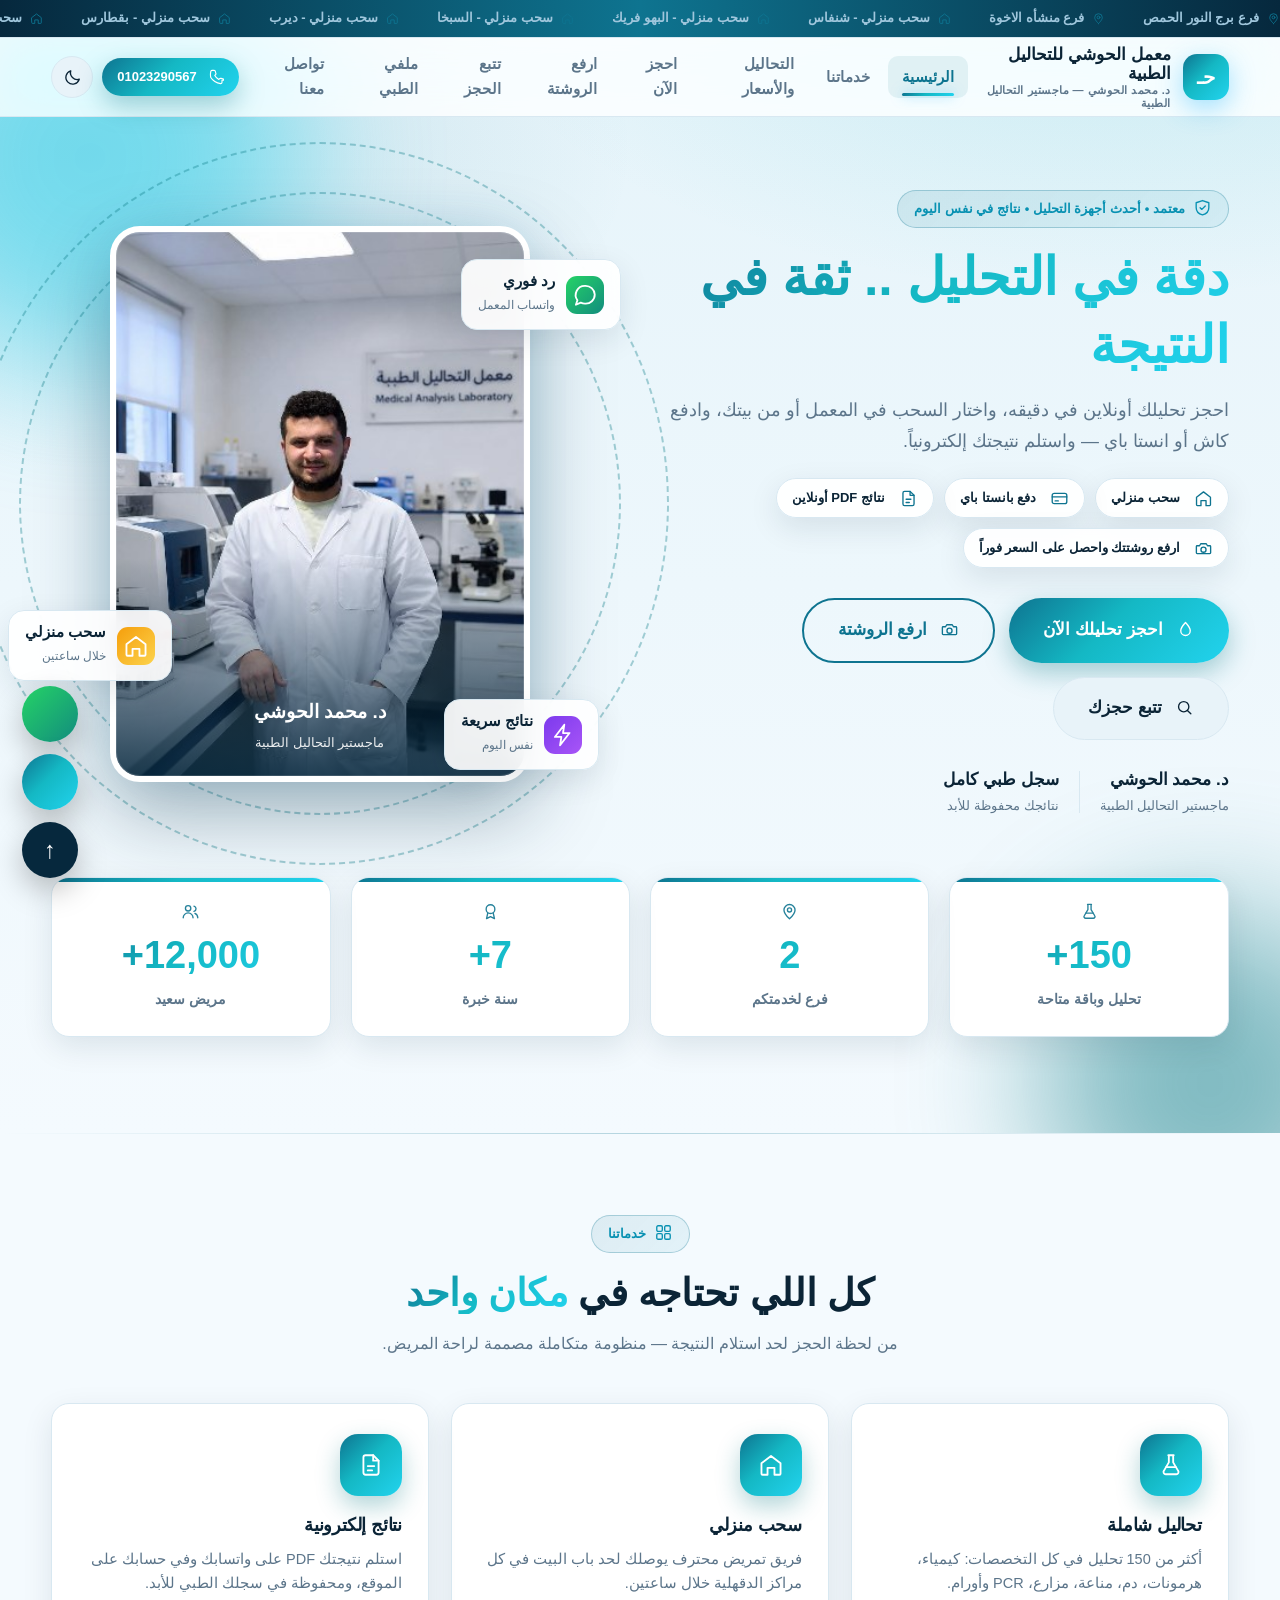
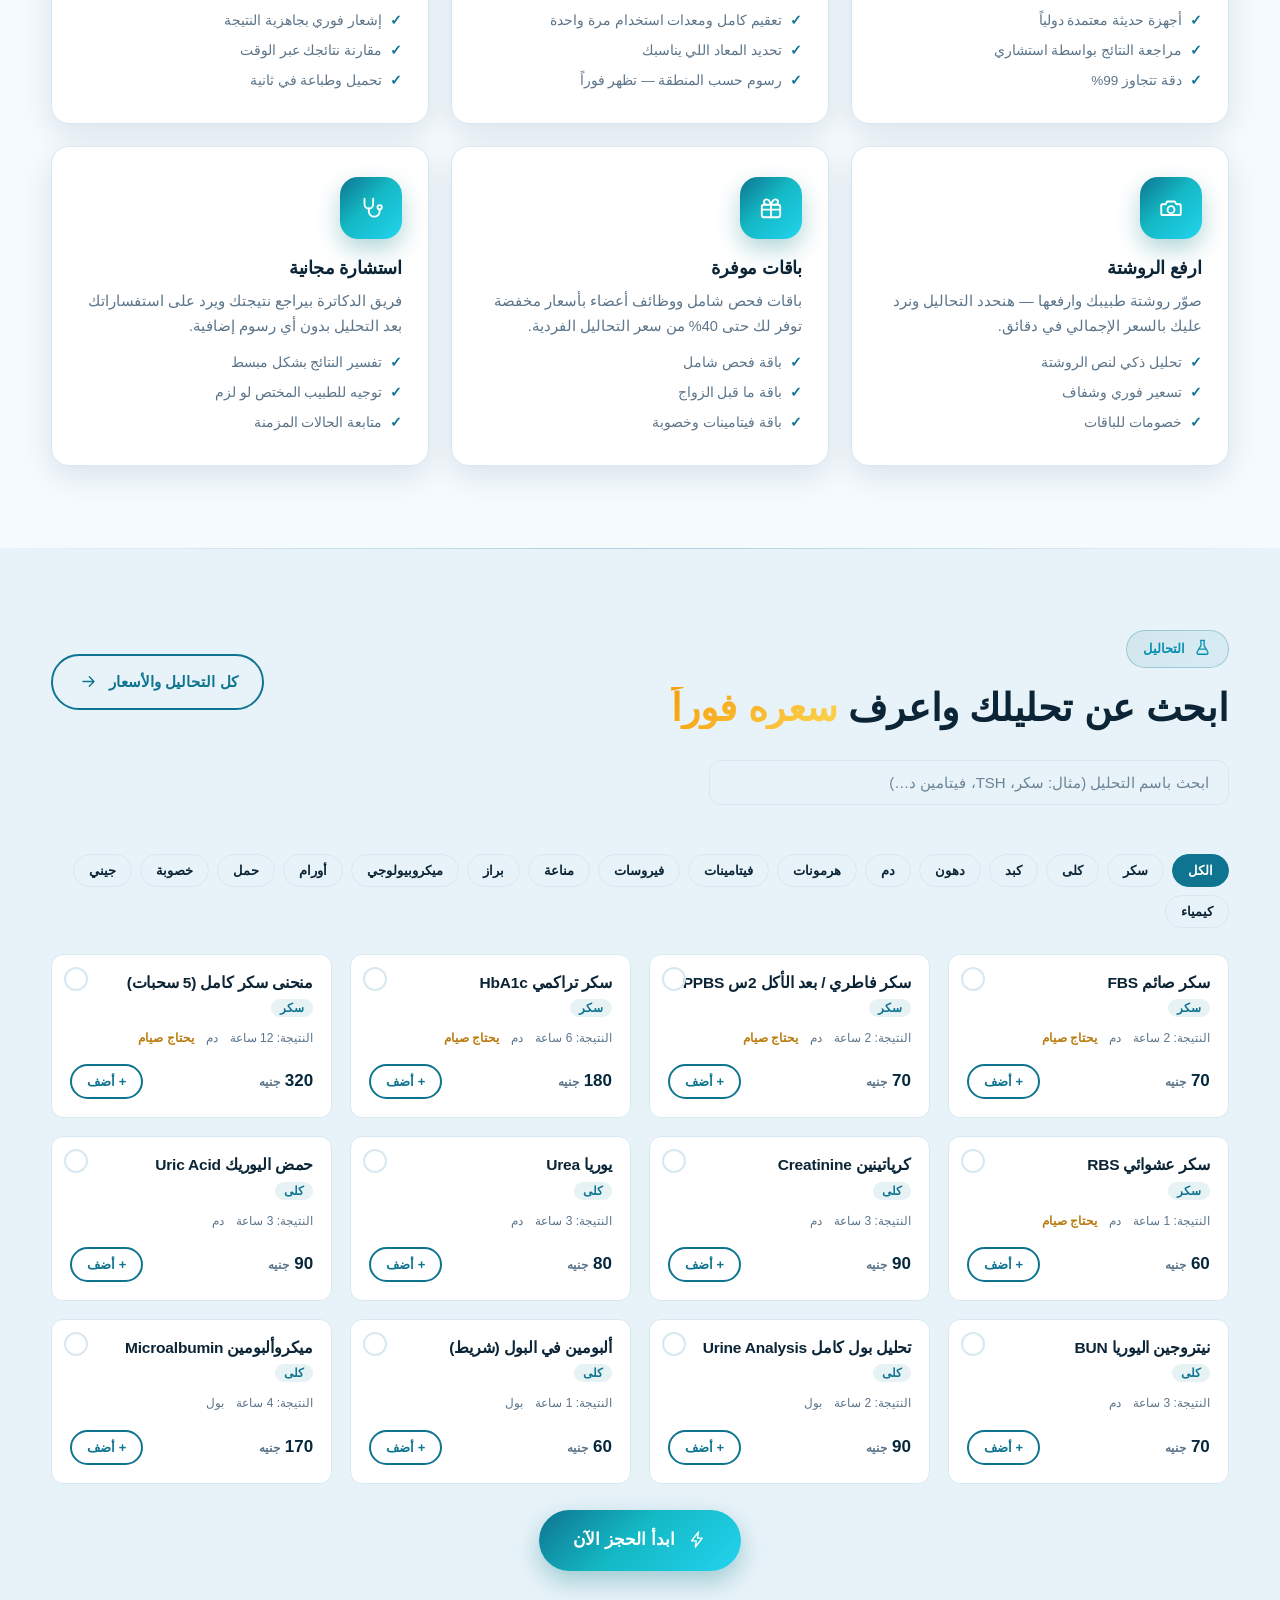
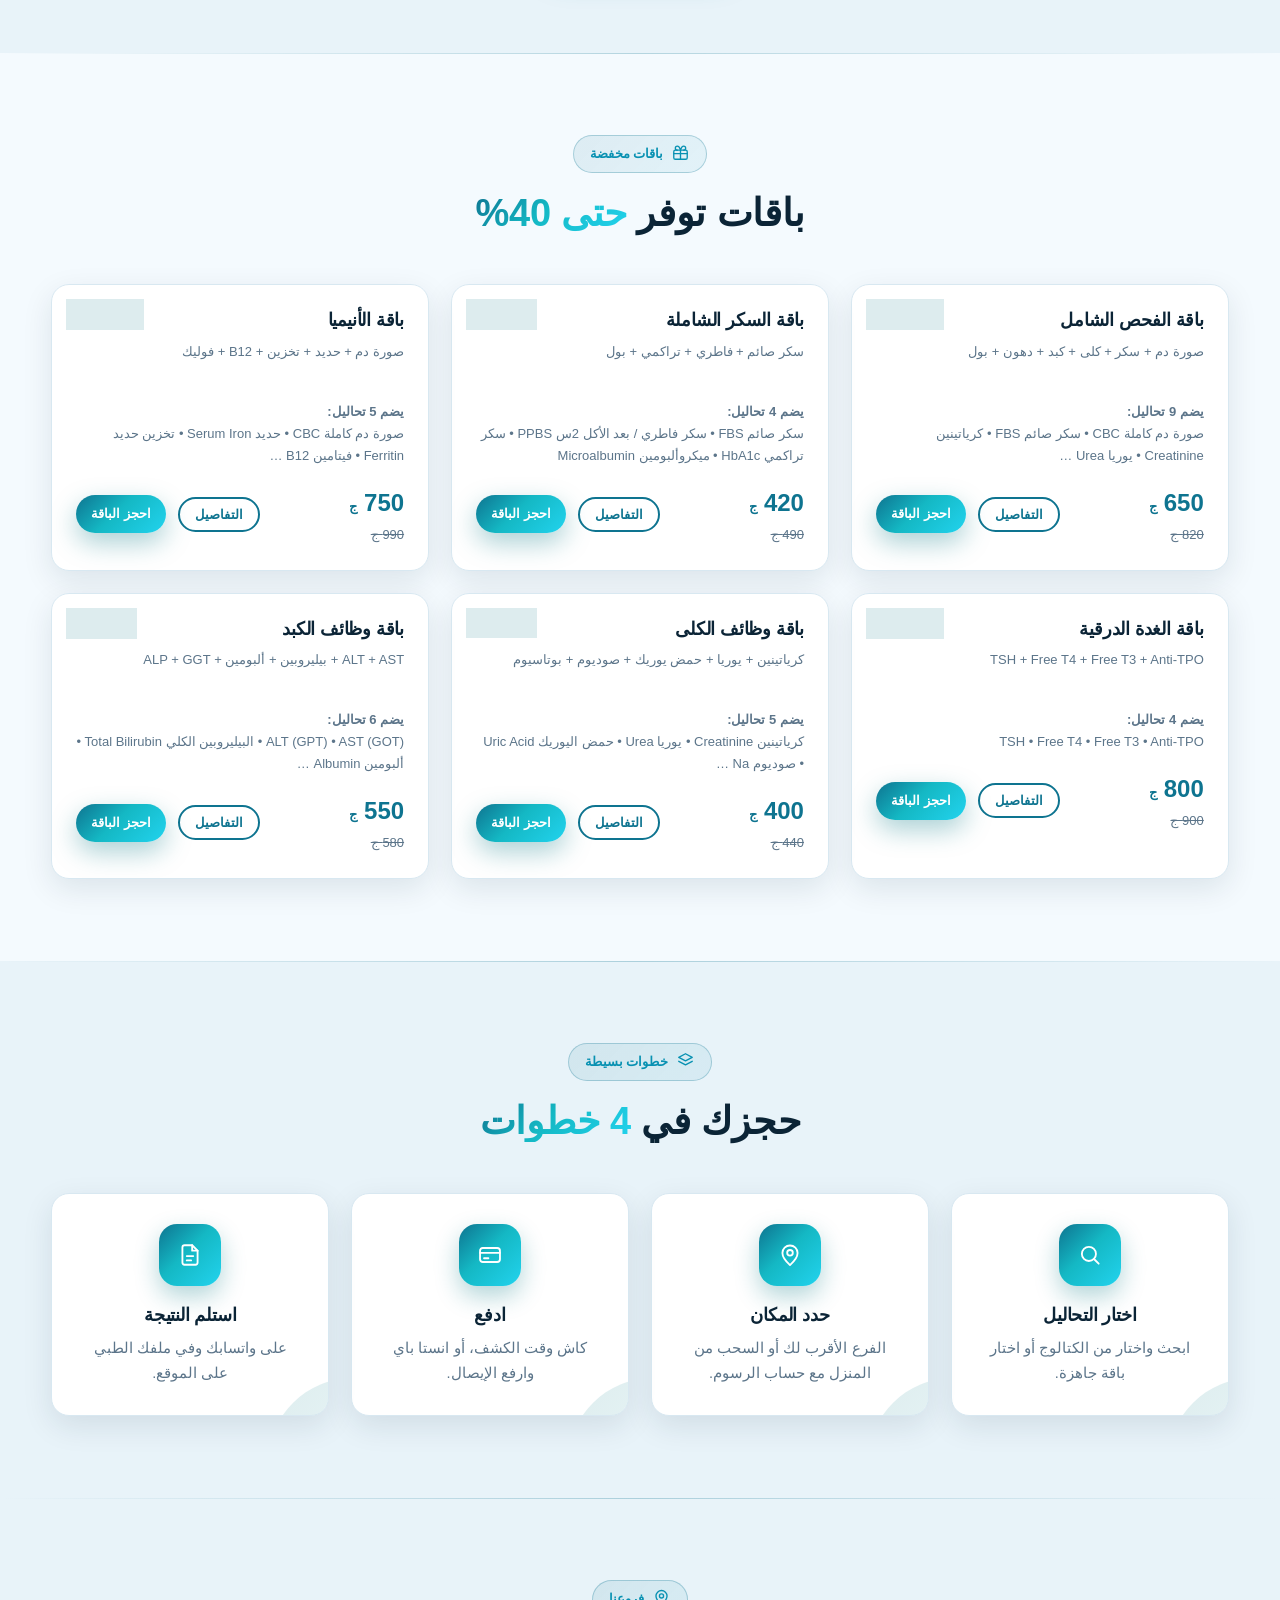
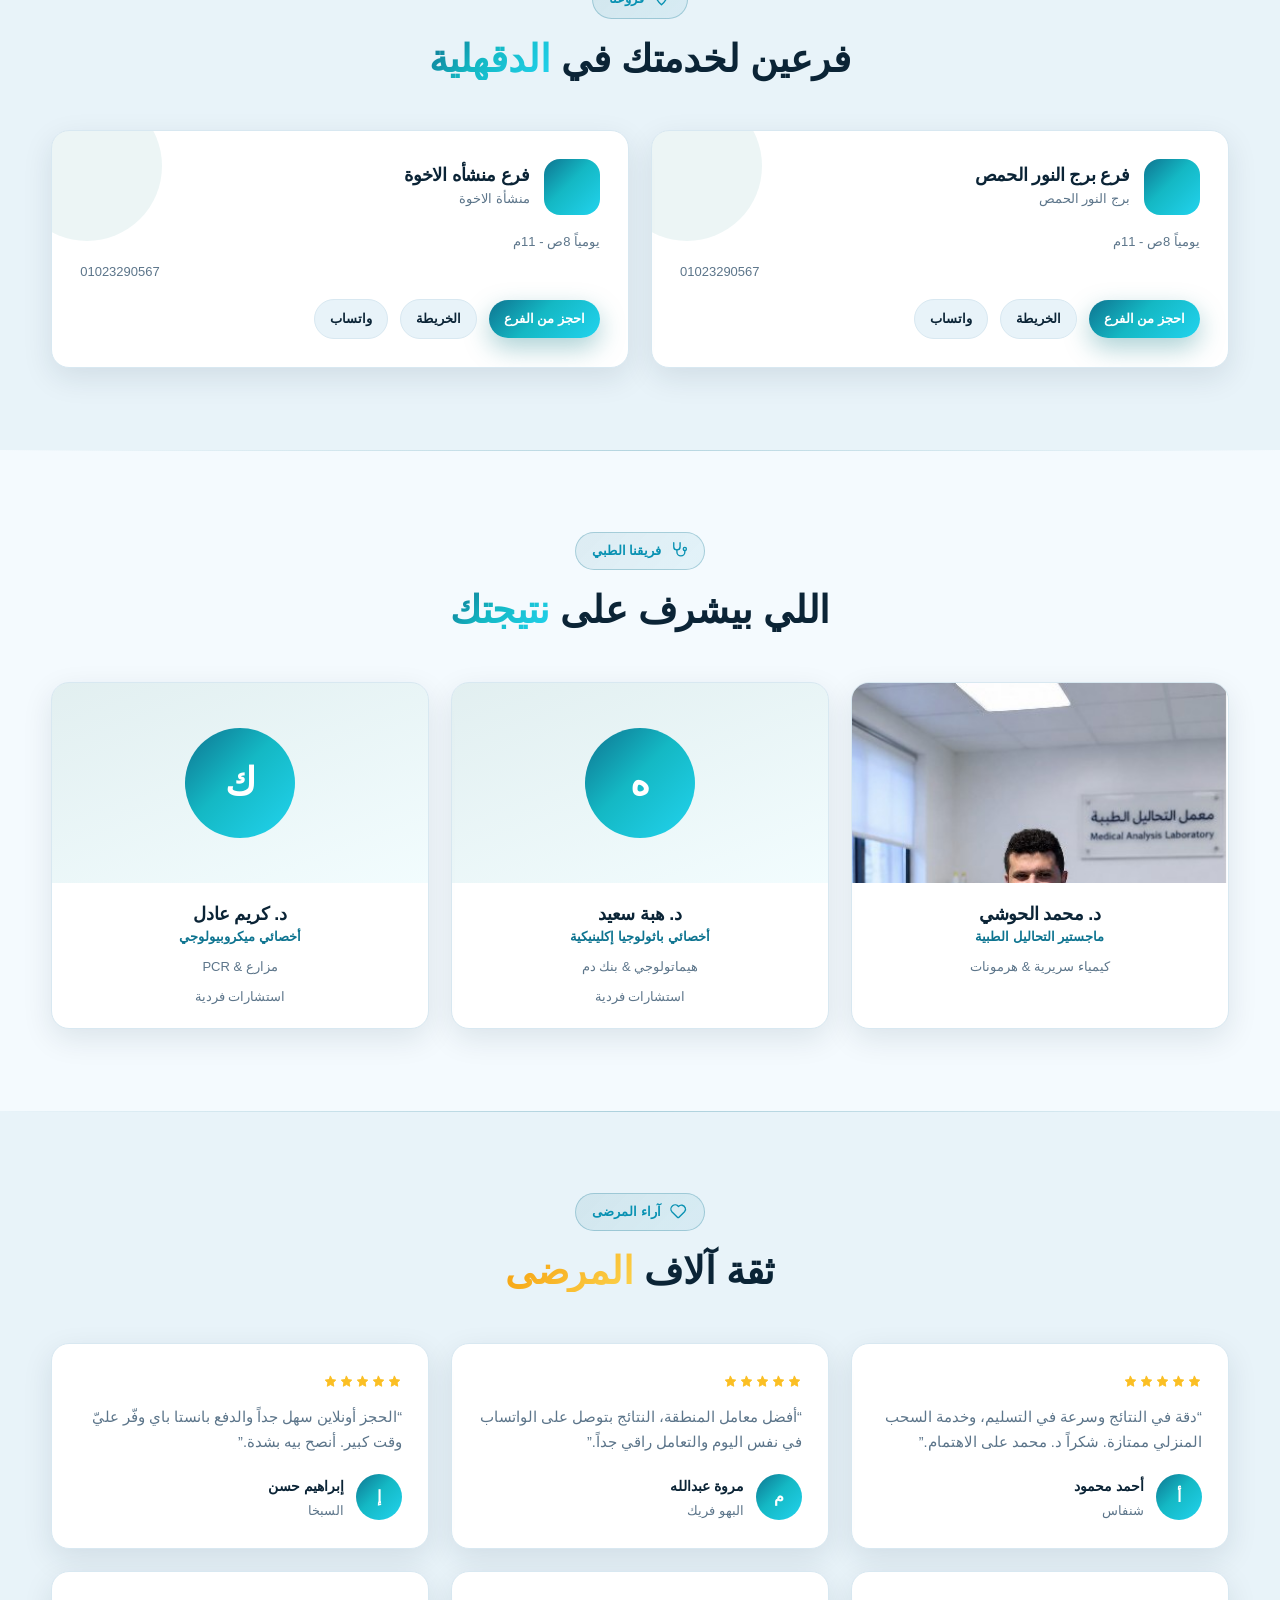
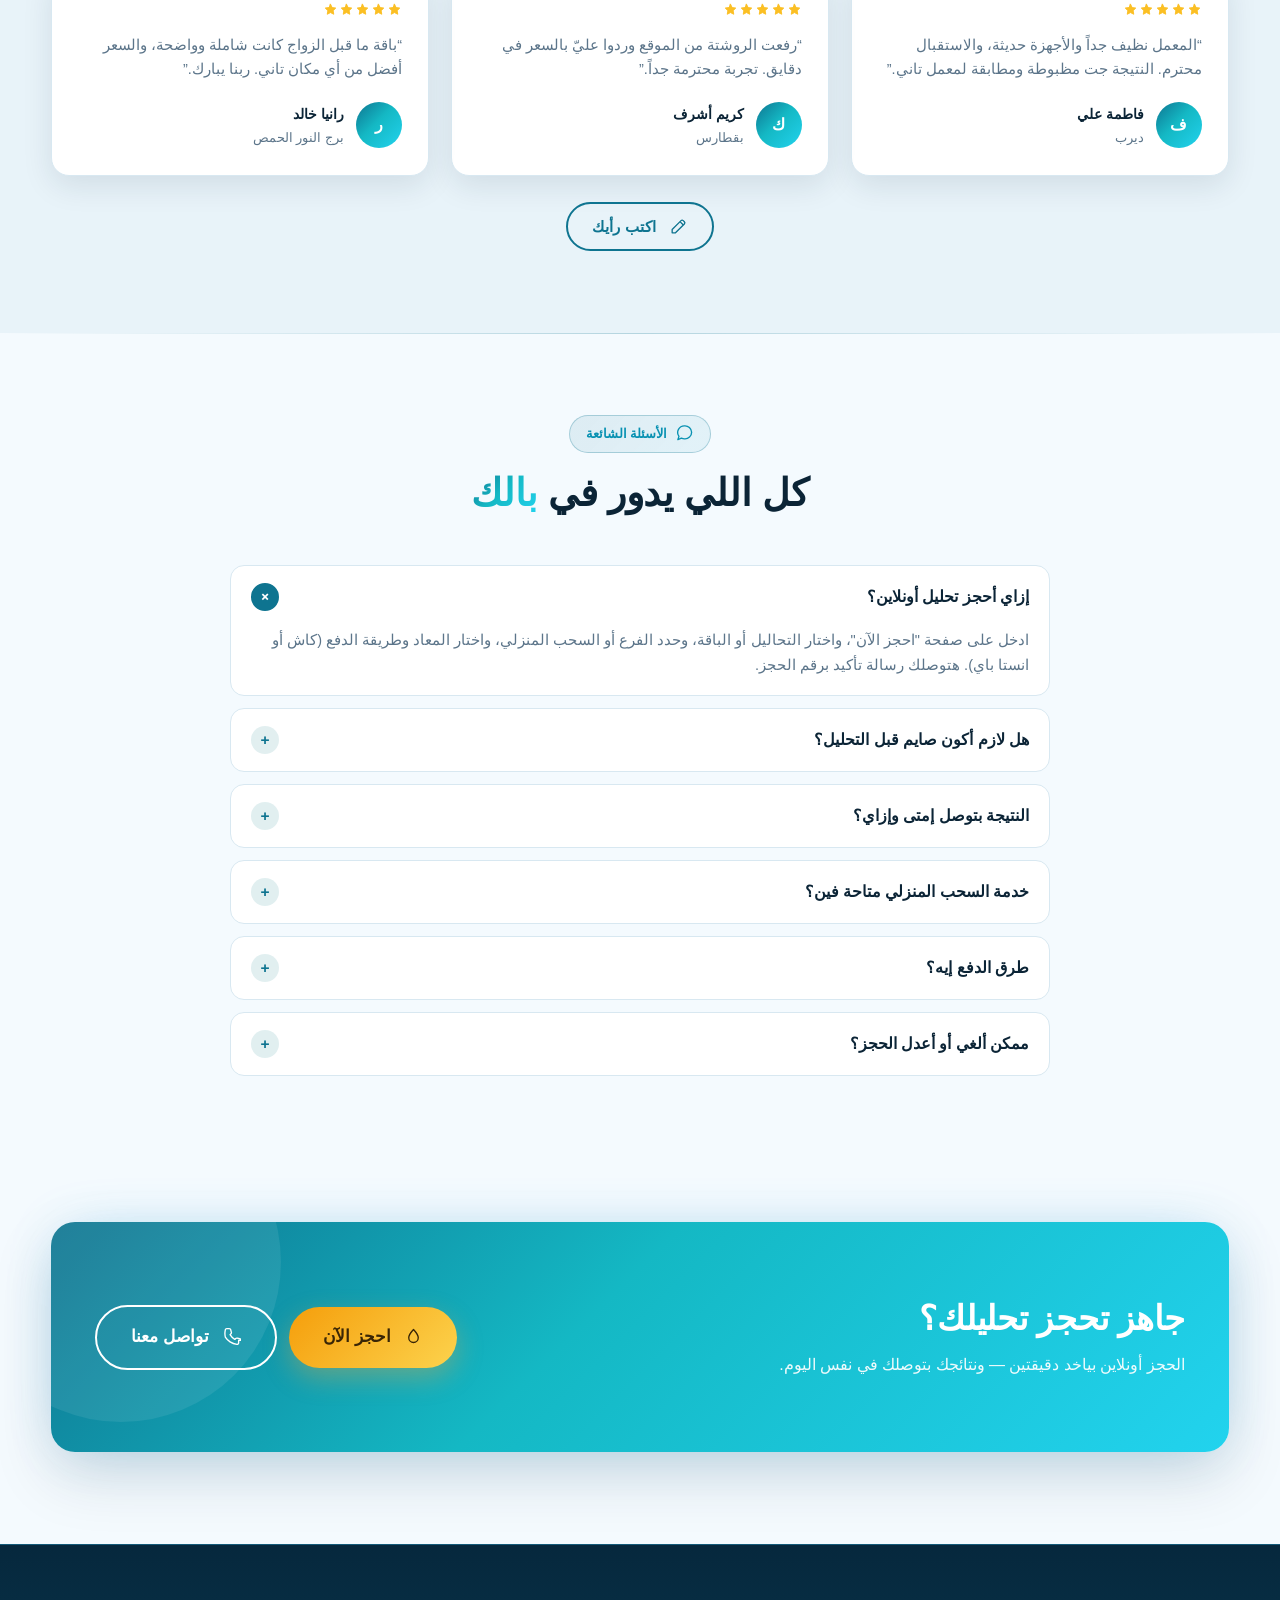
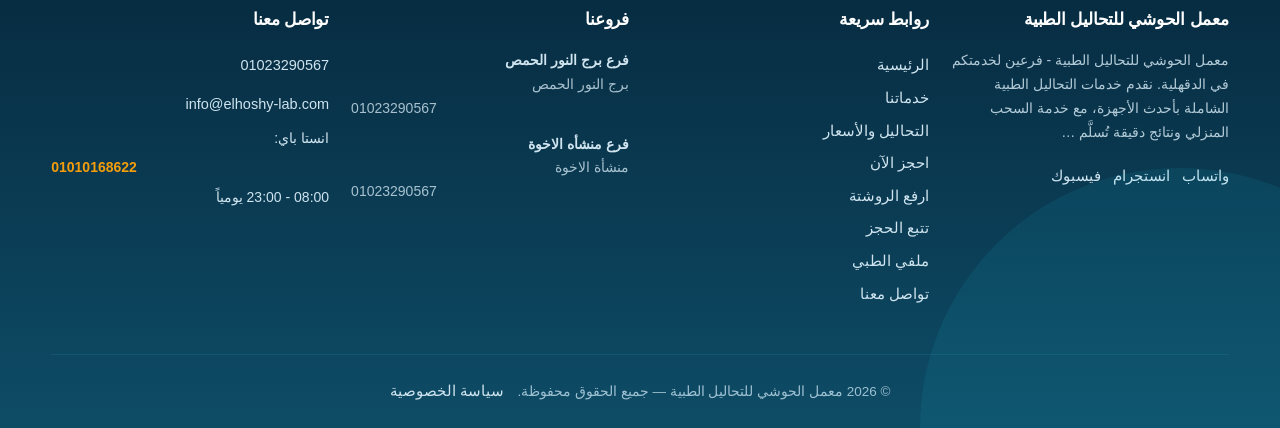
==== commit b41000ed: "file 2" ====
--- a/index.html
+++ b/index.html
@@ -11,7 +11,7 @@
 <link rel="manifest" href="manifest.json">
 </head>
 <body> <!-- ===== HERO ===== -->
-<section class="hero"> <canvas id="particles"></canvas> <div class="blob" style="width:420px;height:420px;background:#22d3ee;top:-90px;inset-inline-end:-120px"></div> <div class="blob" style="width:340px;height:340px;background:#0e7c86;bottom:-120px;inset-inline-start:-100px"></div> <div class="container"> <div class="split"> <div> <span class="eyebrow reveal"><i data-icon="shield"></i>معتمد • أحدث أجهزة التحليل • نتائج في نفس اليوم</span> <h1 class="mt-2 reveal d1"><span class="grad-text" id="heroTitle">دقة في التحليل .. ثقة في النتيجة</span></h1> <p class="lead mt-2 reveal d2" id="heroSub"></p> <div class="hero-badges reveal d3"> <span class="pill"> سحب منزلي لكل الدقهلية</span> <span class="pill"><i data-icon="card" class="pill-ic"></i>دفع بانستا باي</span> <span class="pill"><i data-icon="file" class="pill-ic"></i>نتائج PDF أونلاين</span> <span class="pill"> ارفع روشتتك واحصل على السعر فوراً</span> </div> <div class="hero-cta reveal d4"> <a href="booking.html" class="btn btn-primary btn-lg shine"><i data-icon="drop"></i>احجز تحليلك الآن</a> <a href="prescription.html" class="btn btn-outline btn-lg"><i data-icon="camera"></i>ارفع الروشتة</a> <a href="track.html" class="btn btn-ghost btn-lg"><i data-icon="search"></i>تتبع حجزك</a> </div> <div class="row mt-3 reveal d5" style="gap:20px"> <div><b id="ownerName" style="font-size:17px"></b><div class="small" id="ownerTitle"></div></div> <div style="width:1px;height:42px;background:var(--line)"></div> <div><b style="font-size:17px">سجل طبي كامل</b><div class="small">نتائجك محفوظة للأبد</div></div> </div> </div> <div class="hero-art reveal d3"> <div class="ring" style="width:112%;height:112%;inset:-6%"></div> <div class="ring" style="width:130%;height:130%;inset:-15%;animation-duration:40s;animation-direction:reverse"></div> <div class="doctor-frame"> <img src="assets/img/doctor.jpg" alt="د. محمد الحوشي"> <div class="doctor-caption"><b id="docName">د. محمد الحوشي</b><span id="docTitle">ماجستير التحاليل الطبية</span></div> </div> <div class="floating-card fc-1"><div class="ic" data-icon="chat" style="background:linear-gradient(135deg,#25d366,#128c7e)"></div><div><b>رد فوري</b><small>واتساب المعمل</small></div></div> <div class="floating-card fc-2"><div class="ic" data-icon="home" style="background:var(--grad-gold)"></div><div><b>سحب منزلي</b><small>خلال ساعتين</small></div></div> <div class="floating-card fc-3"><div class="ic" data-icon="bolt" style="background:linear-gradient(135deg,#7c3aed,#a855f7)"></div><div><b>نتائج سريعة</b><small>نفس اليوم</small></div></div> </div> </div> <div class="stats"> <div class="stat reveal"><div class="stat-ic" data-icon="flask"></div><div class="num" data-count="150" data-suffix="+">0</div><div class="lbl">تحليل وباقة متاحة</div></div> <div class="stat reveal d1"><div class="stat-ic" data-icon="pin"></div><div class="num" data-count="2">0</div><div class="lbl">فرع لخدمتكم</div></div> <div class="stat reveal d2"><div class="stat-ic" data-icon="award"></div><div class="num" data-count="15" data-suffix="+">0</div><div class="lbl">سنة خبرة</div></div> <div class="stat reveal d3"><div class="stat-ic" data-icon="users"></div><div class="num" data-count="12000" data-suffix="+">0</div><div class="lbl">مريض سعيد</div></div> </div> </div>
+<section class="hero"> <canvas id="particles"></canvas> <div class="blob" style="width:420px;height:420px;background:#22d3ee;top:-90px;inset-inline-end:-120px"></div> <div class="blob" style="width:340px;height:340px;background:#0e7c86;bottom:-120px;inset-inline-start:-100px"></div> <div class="container"> <div class="split"> <div> <span class="eyebrow reveal"><i data-icon="shield"></i>معتمد • أحدث أجهزة التحليل • نتائج في نفس اليوم</span> <h1 class="mt-2 reveal d1"><span class="grad-text" id="heroTitle">دقة في التحليل .. ثقة في النتيجة</span></h1> <p class="lead mt-2 reveal d2" id="heroSub"></p> <div class="hero-badges reveal d3"> <span class="pill"><i data-icon="home" class="pill-ic"></i>سحب منزلي</span> <span class="pill"><i data-icon="card" class="pill-ic"></i>دفع بانستا باي</span> <span class="pill"><i data-icon="file" class="pill-ic"></i>نتائج PDF أونلاين</span> <span class="pill"><i data-icon="camera" class="pill-ic"></i>ارفع روشتتك واحصل على السعر فوراً</span> </div> <div class="hero-cta reveal d4"> <a href="booking.html" class="btn btn-primary btn-lg shine"><i data-icon="drop"></i>احجز تحليلك الآن</a> <a href="prescription.html" class="btn btn-outline btn-lg"><i data-icon="camera"></i>ارفع الروشتة</a> <a href="track.html" class="btn btn-ghost btn-lg"><i data-icon="search"></i>تتبع حجزك</a> </div> <div class="row mt-3 reveal d5" style="gap:20px"> <div><b id="ownerName" style="font-size:17px"></b><div class="small" id="ownerTitle"></div></div> <div style="width:1px;height:42px;background:var(--line)"></div> <div><b style="font-size:17px">سجل طبي كامل</b><div class="small">نتائجك محفوظة للأبد</div></div> </div> </div> <div class="hero-art reveal d3"> <div class="ring" style="width:112%;height:112%;inset:-6%"></div> <div class="ring" style="width:130%;height:130%;inset:-15%;animation-duration:40s;animation-direction:reverse"></div> <div class="doctor-frame"> <img src="assets/img/doctor.jpg" alt="د. محمد الحوشي"> <div class="doctor-caption"><b id="docName">د. محمد الحوشي</b><span id="docTitle">ماجستير التحاليل الطبية</span></div> </div> <div class="floating-card fc-1"><div class="ic" data-icon="chat" style="background:linear-gradient(135deg,#25d366,#128c7e)"></div><div><b>رد فوري</b><small>واتساب المعمل</small></div></div> <div class="floating-card fc-2"><div class="ic" data-icon="home" style="background:var(--grad-gold)"></div><div><b>سحب منزلي</b><small>خلال ساعتين</small></div></div> <div class="floating-card fc-3"><div class="ic" data-icon="bolt" style="background:linear-gradient(135deg,#7c3aed,#a855f7)"></div><div><b>نتائج سريعة</b><small>نفس اليوم</small></div></div> </div> </div> <div class="stats"> <div class="stat reveal"><div class="stat-ic" data-icon="flask"></div><div class="num" data-count="150" data-suffix="+">0</div><div class="lbl">تحليل وباقة متاحة</div></div> <div class="stat reveal d1"><div class="stat-ic" data-icon="pin"></div><div class="num" data-count="2">0</div><div class="lbl">فرع لخدمتكم</div></div> <div class="stat reveal d2"><div class="stat-ic" data-icon="award"></div><div class="num" data-count="7" data-suffix="+">0</div><div class="lbl">سنة خبرة</div></div> <div class="stat reveal d3"><div class="stat-ic" data-icon="users"></div><div class="num" data-count="12000" data-suffix="+">0</div><div class="lbl">مريض سعيد</div></div> </div> </div>
 </section> <!-- ===== SERVICES ===== -->
 <section class="section" id="services"> <div class="container"> <div class="sec-head reveal"> <span class="eyebrow"><i data-icon="grid"></i>خدماتنا</span> <h2 class="mt-2">كل اللي تحتاجه في <span class="grad-text">مكان واحد</span></h2> <p>من لحظة الحجز لحد استلام النتيجة — منظومة متكاملة مصممة لراحة المريض.</p> </div> <div class="grid g3"> <div class="svc reveal"><div class="ic" data-icon="flask"></div><h4>تحاليل شاملة</h4><p>أكثر من 150 تحليل في كل التخصصات: كيمياء، هرمونات، دم، مناعة، مزارع، PCR وأورام.</p><ul><li>أجهزة حديثة معتمدة دولياً</li><li>مراجعة النتائج بواسطة استشاري</li><li>دقة تتجاوز 99%</li></ul></div> <div class="svc reveal d1"><div class="ic" data-icon="home"></div><h4>سحب منزلي</h4><p>فريق تمريض محترف يوصلك لحد باب البيت في كل مراكز الدقهلية خلال ساعتين.</p><ul><li>تعقيم كامل ومعدات استخدام مرة واحدة</li><li>تحديد المعاد اللي يناسبك</li><li>رسوم حسب المنطقة — تظهر فوراً</li></ul></div> <div class="svc reveal d2"><div class="ic" data-icon="file"></div><h4>نتائج إلكترونية</h4><p>استلم نتيجتك PDF على واتسابك وفي حسابك على الموقع، ومحفوظة في سجلك الطبي للأبد.</p><ul><li>إشعار فوري بجاهزية النتيجة</li><li>مقارنة نتائجك عبر الوقت</li><li>تحميل وطباعة في ثانية</li></ul></div> <div class="svc reveal"><div class="ic" data-icon="camera"></div><h4>ارفع الروشتة</h4><p>صوّر روشتة طبيبك وارفعها — هنحدد التحاليل ونرد عليك بالسعر الإجمالي في دقائق.</p><ul><li>تحليل ذكي لنص الروشتة</li><li>تسعير فوري وشفاف</li><li>خصومات للباقات</li></ul></div> <div class="svc reveal d1"><div class="ic" data-icon="gift"></div><h4>باقات موفرة</h4><p>باقات فحص شامل ووظائف أعضاء بأسعار مخفضة توفر لك حتى 40% من سعر التحاليل الفردية.</p><ul><li>باقة فحص شامل</li><li>باقة ما قبل الزواج</li><li>باقة فيتامينات وخصوبة</li></ul></div> <div class="svc reveal d2"><div class="ic" data-icon="stethoscope"></div><h4>استشارة مجانية</h4><p>فريق الدكاترة بيراجع نتيجتك ويرد على استفساراتك بعد التحليل بدون أي رسوم إضافية.</p><ul><li>تفسير النتائج بشكل مبسط</li><li>توجيه للطبيب المختص لو لزم</li><li>متابعة الحالات المزمنة</li></ul></div> </div> </div>
 </section> <!-- ===== TESTS PREVIEW ===== -->
--- a/assets/css/style.css
+++ b/assets/css/style.css
@@ -2,8 +2,52 @@
    معمل الحوشي للتحاليل الطبية — Design System
    =========================================================== */
 :root{
-  --navy:#04101c;
-  --navy-2:#071a2c;
+  /* نصوص وألوان أساسية — الوضع النهاري */
+  --navy:#06283d;
+  --navy-2:#0e4c66;
+  --teal:#0e7490;
+  --teal-2:#14b8c4;
+  --cyan:#0891b2;
+  --gold:#b45309;
+  --gold-2:#f59e0b;
+  --green:#16a34a;
+  --red:#e11d48;
+  --purple:#7c3aed;
+  --ink:#0b2436;
+  --muted:#6b8496;
+  --line:#d8e8f1;
+  --bg:#f4fafe;
+  --bg-2:#e8f3f9;
+  --card:#ffffff;
+  --text:#0b2436;
+  --text-soft:#5c758a;
+  --surface-2:#06283d;
+  --input-bg:#ffffff;
+  --glass:rgba(255,255,255,.92);
+  --header-bg:rgba(255,255,255,.82);
+  --hero-bg:linear-gradient(180deg,#e6f4fa 0%,#f4fafe 100%);
+  --hero-glowA:rgba(20,184,196,.16);
+  --hero-glowB:rgba(14,116,144,.16);
+  --ticker-bg:linear-gradient(90deg,#06283d,#0e7490,#06283d);
+  --footer-bg:linear-gradient(180deg,#06283d 0%,#0e4c66 100%);
+  --sidebar-bg:linear-gradient(170deg,#06283d 0%,#0e4c66 60%,#0e7490 130%);
+  --eyebrow-bg:linear-gradient(135deg,rgba(14,116,144,.10),rgba(8,145,178,.07));
+  --eyebrow-line:rgba(14,116,144,.28);
+  --th-bg:rgba(14,116,144,.08);
+  --frame-border:#ffffff;
+  --shadow:0 10px 30px rgba(6,40,61,.10);
+  --shadow-lg:0 24px 60px rgba(6,40,61,.15);
+  --radius:18px;
+  --radius-sm:12px;
+  --grad:linear-gradient(135deg,#0e7490 0%,#14b8c4 45%,#22d3ee 100%);
+  --grad-gold:linear-gradient(135deg,#f59e0b 0%,#fcd34d 100%);
+  --grad-dark:linear-gradient(135deg,#06283d 0%,#0e7490 100%);
+  --header-h:78px;
+  --font:"Segoe UI",Tahoma,"Helvetica Neue",Arial,"Noto Naskh Arabic","Times New Roman",sans-serif;
+}
+html[data-theme="dark"]{
+  --navy:#e9f3fb;
+  --navy-2:#9fd8e3;
   --teal:#14b8c4;
   --teal-2:#2dd4bf;
   --cyan:#38bdf8;
@@ -13,32 +57,25 @@
   --red:#f43f5e;
   --purple:#a78bfa;
   --ink:#e9f3fb;
-  --muted:#7f96ab;
-  --line:#1b2f43;
-  --bg:#050c15;
-  --bg-2:#0a1626;
-  --card:#0c1a29;
-  --text:#e9f3fb;
-  --text-soft:#9db3c8;
-  --shadow:0 12px 34px rgba(0,0,0,.5);
-  --shadow-lg:0 28px 70px rgba(0,0,0,.6);
-  --radius:18px;
-  --radius-sm:12px;
-  --grad:linear-gradient(135deg,#0e7490 0%,#14b8c4 45%,#38bdf8 100%);
-  --grad-gold:linear-gradient(135deg,#f59e0b 0%,#fde68a 100%);
-  --grad-dark:linear-gradient(135deg,#04101c 0%,#0a2233 60%,#0e7490 100%);
-  --header-h:78px;
-  --font:"Segoe UI",Tahoma,"Helvetica Neue",Arial,"Noto Naskh Arabic","Times New Roman",sans-serif;
-}
-html[data-theme="dark"],html{
+  --muted:#849cb0;
+  --line:#17354a;
   --bg:#061420;
   --bg-2:#0a1c2b;
   --card:#0c2233;
   --text:#e8f4fb;
   --text-soft:#9db4c6;
-  --line:#17354a;
-  --ink:#e8f4fb;
-  --muted:#93a9bb;
+  --surface-2:#0f2436;
+  --input-bg:#08131f;
+  --glass:rgba(8,19,31,.92);
+  --header-bg:rgba(6,16,28,.72);
+  --hero-bg:linear-gradient(180deg,#071a2c 0%,#050c15 100%);
+  --ticker-bg:linear-gradient(90deg,#04101c,#0a2233,#04101c);
+  --footer-bg:linear-gradient(180deg,#04101c 0%,#0a2233 100%);
+  --sidebar-bg:linear-gradient(170deg,#04101c 0%,#0a2233 55%,#0e7490 130%);
+  --eyebrow-bg:linear-gradient(135deg,rgba(20,184,196,.16),rgba(56,189,248,.12));
+  --eyebrow-line:rgba(56,189,248,.25);
+  --th-bg:rgba(20,184,196,.10);
+  --frame-border:#0f2436;
   --shadow:0 12px 34px rgba(0,0,0,.45);
   --shadow-lg:0 26px 70px rgba(0,0,0,.55);
 }
@@ -143,7 +180,7 @@
 
 /* ---------- Effects ---------- */
 .glass{background:rgba(255,255,255,.72);backdrop-filter:blur(16px);border:1px solid rgba(255,255,255,.6)}
-html[data-theme="dark"] .glass{background:rgba(12,34,51,.72);border-color:rgba(255,255,255,.08)}
+.glass{background:var(--glass);border-color:var(--line)}
 .card{background:var(--card);border:1px solid var(--line);border-radius:var(--radius);box-shadow:var(--shadow);transition:.35s cubic-bezier(.2,.8,.2,1)}
 .card-hover:hover{transform:translateY(-8px) scale(1.012);box-shadow:var(--shadow-lg),0 0 0 1px rgba(56,189,248,.25),0 0 40px -12px rgba(56,189,248,.35);border-color:rgba(56,189,248,.35)}
 .shine{position:relative;overflow:hidden}
@@ -175,7 +212,7 @@
 #progress div{height:100%;width:0;background:var(--grad);box-shadow:0 0 14px rgba(56,189,248,.7);transition:width .12s linear}
 
 /* ---------- Ticker ---------- */
-.ticker{background:linear-gradient(90deg,#04101c,#0a2233,#04101c);border-bottom:1px solid var(--line);overflow:hidden;position:fixed;top:0;inset-inline:0;z-index:1200;height:34px;display:flex;align-items:center}
+.ticker{background:var(--ticker-bg);border-bottom:1px solid var(--line);overflow:hidden;position:fixed;top:0;inset-inline:0;z-index:1200;height:34px;display:flex;align-items:center}
 .ticker-track{display:flex;gap:44px;white-space:nowrap;animation:ticker 38s linear infinite;font-size:12.5px;color:#9fc6dc;font-weight:700}
 .ticker-track span{display:inline-flex;align-items:center;gap:8px}
 .ticker-track svg{stroke:var(--teal)}
@@ -187,10 +224,9 @@
 /* ---------- Header ---------- */
 .site-header{
   position:fixed;inset-inline:0;top:0;z-index:1000;
-  background:rgba(6,16,28,.72);backdrop-filter:blur(22px) saturate(160%);
-  border-bottom:1px solid rgba(56,189,248,.14);transition:.35s;
-}
-html[data-theme="dark"] .site-header{background:rgba(6,20,32,.82);border-bottom-color:var(--line)}
+  background:var(--header-bg);backdrop-filter:blur(22px) saturate(160%);
+  border-bottom:1px solid var(--line);transition:.35s;
+}
 .site-header.scrolled{box-shadow:0 8px 30px rgba(6,40,61,.12);padding-block:2px}
 .header-inner{height:var(--header-h);display:flex;align-items:center;justify-content:space-between;gap:16px}
 .logo{display:flex;align-items:center;gap:12px;font-weight:900;font-size:17px;line-height:1.15}
@@ -220,9 +256,9 @@
 .hero{
   position:relative;padding:calc(var(--header-h) + 62px) 0 96px;overflow:hidden;
   background:
-    radial-gradient(1100px 560px at 88% -8%,rgba(56,189,248,.20),transparent 62%),
-    radial-gradient(900px 520px at 6% 10%,rgba(20,184,196,.20),transparent 62%),
-    linear-gradient(180deg,#071a2c 0%,var(--bg) 100%);
+    radial-gradient(1100px 560px at 88% -8%,var(--hero-glowA),transparent 62%),
+    radial-gradient(900px 520px at 6% 10%,var(--hero-glowB),transparent 62%),
+    var(--hero-bg);
 }
 .hero::before{
   content:"";position:absolute;inset:auto -10% -40% -10%;height:60%;z-index:0;
@@ -231,10 +267,8 @@
 }
 @keyframes breathe{0%,100%{opacity:.5;transform:scale(1)}50%{opacity:.9;transform:scale(1.08)}}
 html[data-theme="dark"] .hero{
-  background:
-    radial-gradient(1100px 520px at 88% -8%,rgba(34,211,238,.14),transparent 60%),
-    radial-gradient(900px 500px at 8% 12%,rgba(14,124,134,.18),transparent 60%),
-    linear-gradient(180deg,#071a28 0%,var(--bg) 100%);
+  --hero-glowA:rgba(34,211,238,.16);
+  --hero-glowB:rgba(14,124,134,.20);
 }
 .hero canvas#particles{position:absolute;inset:0;width:100%;height:100%;z-index:0;opacity:.85}
 .hero .container{position:relative;z-index:2}
@@ -248,14 +282,16 @@
 .hero-art{position:relative;display:grid;place-items:center}
 .doctor-frame{
   position:relative;width:min(420px,86%);border-radius:30px;overflow:hidden;
-  box-shadow:0 30px 70px rgba(6,40,61,.28);border:6px solid #fff;background:#fff;
+  box-shadow:0 30px 70px rgba(6,40,61,.28);border:6px solid var(--frame-border);background:var(--frame-border);
   animation:float 7s ease-in-out infinite;
 }
-html[data-theme="dark"] .doctor-frame{border-color:#123049}
-.doctor-frame img{width:100%;height:auto;object-fit:cover;aspect-ratio:3/4;object-position:top center}
+.doctor-frame img{width:100%;height:auto;object-fit:cover;object-position:50% 8%;aspect-ratio:3/4;background:var(--bg-2);transform:scale(1.01);transition:transform .8s ease}
+.doctor-frame:hover img{transform:scale(1.045)}
+.doctor-frame::after{content:"";position:absolute;inset:0;z-index:4;border-radius:24px;
+  box-shadow:inset 0 0 0 1px rgba(255,255,255,.14);pointer-events:none}
 .doctor-frame::before{
   content:"";position:absolute;inset:0;z-index:2;
-  background:linear-gradient(180deg,transparent 62%,rgba(6,40,61,.92) 100%);
+  background:linear-gradient(180deg,transparent 58%,rgba(6,40,61,.88) 82%,rgba(6,40,61,.96) 100%);
 }
 .doctor-caption{
   position:absolute;bottom:0;inset-inline:0;z-index:3;padding:20px;color:#fff;text-align:center;
@@ -464,8 +500,8 @@
 .fab:hover{transform:scale(1.1) rotate(-6deg)}
 .fab-wa{background:linear-gradient(135deg,#25d366,#128c7e)}
 .fab-call{background:var(--grad)}
-.fab-top{background:var(--navy)}
-.fab span{position:absolute;inset-inline-end:calc(100% + 10px);background:var(--navy);color:#fff;font-size:12.5px;font-weight:700;padding:6px 12px;border-radius:99px;white-space:nowrap;opacity:0;pointer-events:none;transition:.3s}
+.fab-top{background:var(--surface-2)}
+.fab span{position:absolute;inset-inline-end:calc(100% + 10px);background:var(--surface-2);color:#fff;font-size:12.5px;font-weight:700;padding:6px 12px;border-radius:99px;white-space:nowrap;opacity:0;pointer-events:none;transition:.3s}
 .fab:hover span{opacity:1}
 
 /* ---------- Offers / Reviews ---------- */
@@ -608,15 +644,15 @@
   transform:translateX(-100%);transition:.9s}
 .svc:hover::after{transform:translateX(100%)}
 .stat:hover{box-shadow:var(--shadow-lg),0 0 34px -14px rgba(56,189,248,.5)}
-.pill{background:rgba(12,26,41,.85);border-color:var(--line);color:#cfe4ef;backdrop-filter:blur(10px)}
+.pill{background:var(--glass);border-color:var(--line);color:var(--text);backdrop-filter:blur(10px)}
 .pill svg{stroke:var(--teal)}
 .nav a{position:relative}
 .nav a.active::after{background:var(--grad);box-shadow:0 0 12px rgba(56,189,248,.6)}
 .logo-mark{box-shadow:0 8px 26px rgba(56,189,248,.45)}
 .btn-primary:hover{box-shadow:0 16px 40px rgba(56,189,248,.35)}
-.floating-card{background:rgba(12,26,41,.92);backdrop-filter:blur(14px);border-color:rgba(56,189,248,.18)}
-.doctor-frame{border-color:#0f2133;box-shadow:0 30px 80px rgba(0,0,0,.65),0 0 60px -20px rgba(56,189,248,.35)}
-.eyebrow{background:linear-gradient(135deg,rgba(20,184,196,.16),rgba(56,189,248,.12));border-color:rgba(56,189,248,.25);color:var(--cyan)}
+.floating-card{background:var(--glass);backdrop-filter:blur(14px);border-color:var(--line);box-shadow:var(--shadow)}
+.doctor-frame{box-shadow:0 30px 80px rgba(6,40,61,.35),0 0 60px -20px rgba(56,189,248,.30)}
+.eyebrow{background:var(--eyebrow-bg);border-color:var(--eyebrow-line);color:var(--cyan)}
 .eyebrow svg{stroke:var(--cyan)}
 .section::before{content:"";position:absolute;inset-inline:0;top:0;height:1px;
   background:linear-gradient(90deg,transparent,rgba(56,189,248,.35),transparent)}
@@ -624,17 +660,17 @@
 .chip:hover{border-color:var(--teal);color:var(--cyan);box-shadow:0 6px 18px rgba(20,184,196,.18)}
 .test-card:hover{box-shadow:0 14px 34px rgba(0,0,0,.45),0 0 0 1px rgba(56,189,248,.25)}
 .table-wrap{box-shadow:var(--shadow)}
-thead th{background:rgba(20,184,196,.1);color:var(--cyan)}
-.sidebar{background:linear-gradient(170deg,#04101c 0%,#0a2233 55%,#0e7490 130%);border-inline-end:1px solid rgba(56,189,248,.12)}
+thead th{background:var(--th-bg);color:var(--cyan)}
+.sidebar{background:var(--sidebar-bg);border-inline-end:1px solid rgba(56,189,248,.12)}
 .side-nav a.active{background:linear-gradient(135deg,rgba(56,189,248,.24),rgba(56,189,248,.08));box-shadow:inset 0 0 0 1px rgba(56,189,248,.3)}
 .kpi:hover{border-color:rgba(56,189,248,.3)}
 .offer-slide{box-shadow:var(--shadow-lg),0 0 60px -22px rgba(56,189,248,.45)}
-.site-footer{background:linear-gradient(180deg,#04101c 0%,#0a2233 100%);border-top:1px solid rgba(56,189,248,.12)}
+.site-footer{background:var(--footer-bg);border-top:1px solid rgba(56,189,248,.12)}
 .footer-bottom{border-top-color:rgba(56,189,248,.12)}
-input,select,textarea{background:#08131f;border-color:var(--line);color:var(--text)}
+input,select,textarea{background:var(--input-bg);border-color:var(--line);color:var(--text)}
 input:focus,select:focus,textarea:focus{box-shadow:0 0 0 4px rgba(56,189,248,.14)}
-.input::placeholder,.textarea::placeholder{color:#5c778c}
-.dropzone{background:rgba(8,19,31,.7);border-color:var(--line)}
+.input::placeholder,.textarea::placeholder{color:var(--muted)}
+.dropzone{background:var(--input-bg);border-color:var(--line)}
 .dropzone:hover,.dropzone.over{background:rgba(20,184,196,.09);border-color:var(--teal)}
 ::-webkit-scrollbar-thumb{background:linear-gradient(180deg,#0e7490,#38bdf8)}
 .step.done .dot{background:var(--teal-2)}
@@ -647,9 +683,67 @@
 
 /* ================= شارة المزامنة السحابية ================= */
 .cloud-badge{position:fixed;bottom:16px;inset-inline-start:16px;z-index:1500;display:none;align-items:center;gap:7px;
-  background:rgba(8,19,31,.92);border:1px solid var(--line);border-radius:999px;padding:7px 13px;
+  background:var(--glass);border:1px solid var(--line);border-radius:999px;padding:7px 13px;
   font-size:12px;font-weight:800;color:var(--text-soft);backdrop-filter:blur(10px);box-shadow:var(--shadow)}
 .cloud-badge .dot{width:8px;height:8px;border-radius:50%;box-shadow:0 0 10px currentColor;animation:cpulse 2s infinite}
 @keyframes cpulse{0%,100%{opacity:1}50%{opacity:.35}}
 @media(max-width:768px){.cloud-badge{bottom:88px;font-size:11px;padding:6px 10px}}
 @media print{.cloud-badge{display:none!important}}
+
+
+/* ================= الوضع النهاري / الليلي ================= */
+.theme-btn{width:42px;height:42px;border-radius:50%;display:grid;place-items:center;
+  border:1.5px solid var(--line);background:var(--bg-2);color:var(--text);
+  transition:.3s;flex:none}
+.theme-btn:hover{border-color:var(--teal);color:var(--teal);transform:rotate(-18deg) scale(1.06)}
+.theme-btn svg{transition:.3s}
+html:not([data-theme="dark"]) .ic-sun{display:none}
+html[data-theme="dark"] .ic-moon{display:none}
+
+/* إضافات للوضع النهاري */
+html:not([data-theme="dark"]) .site-header.scrolled{box-shadow:0 8px 30px rgba(6,40,61,.10)}
+html:not([data-theme="dark"]) .svc::after{background:linear-gradient(120deg,transparent 30%,rgba(14,116,144,.06) 48%,transparent 66%)}
+html:not([data-theme="dark"]) .section::before{background:linear-gradient(90deg,transparent,rgba(14,116,144,.28),transparent)}
+html:not([data-theme="dark"]) .doctor-frame::before{background:linear-gradient(180deg,transparent 60%,rgba(6,40,61,.86) 100%)}
+html:not([data-theme="dark"]) .blob{opacity:.5;filter:blur(70px)}
+html:not([data-theme="dark"]) .hero canvas#particles{opacity:.5}
+
+/* ================= مسافات تحت شريط الإعلانات ================= */
+body{padding-top:38px}
+.site-header{top:38px}
+.mobile-nav{top:calc(var(--header-h) + 38px)}
+.ticker{height:38px}
+.ticker-track{font-size:13px;gap:38px}
+.hero{padding-top:calc(var(--header-h) + 74px)!important}
+.page-head,.page-hero,.dash-top{padding-top:calc(var(--header-h) + 40px)!important}
+@media(max-width:1200px){ .ticker-track{gap:30px} }
+@media(max-width:992px){
+  body{padding-top:36px}
+  .site-header{top:36px}
+  .ticker{height:36px}
+  .ticker-track{font-size:12.5px}
+  .hero{padding-top:calc(var(--header-h) + 56px)!important}
+}
+@media(max-width:768px){
+  body{padding-top:34px}
+  .site-header{top:34px}
+  .ticker{height:34px}
+  .ticker-track{font-size:11.5px;gap:24px}
+  .hero{padding-top:calc(var(--header-h) + 34px)!important}
+  .hero-art{margin-top:26px}
+  .doctor-frame{width:min(330px,84%)}
+}
+@media(max-width:480px){
+  .ticker-track{font-size:11px;gap:18px}
+  .hero-badges .pill{font-size:12px;padding:7px 12px}
+}
+/* احترام تقليل الحركة (توفير بطارية + أداء أفضل على الموبايل) */
+@media (prefers-reduced-motion: reduce){
+  *,*::before,*::after{animation-duration:.001ms!important;animation-iteration-count:1!important;transition-duration:.01ms!important}
+  .hero canvas#particles{display:none}
+  .ticker-track{animation:none}
+}
+
+/* أرقام أصغر جوه شريط الإعلانات */
+.ticker-track .mini{font-size:11.5px;opacity:.92;letter-spacing:.2px}
+.ticker-track .mini span{direction:ltr;unicode-bidi:isolate}
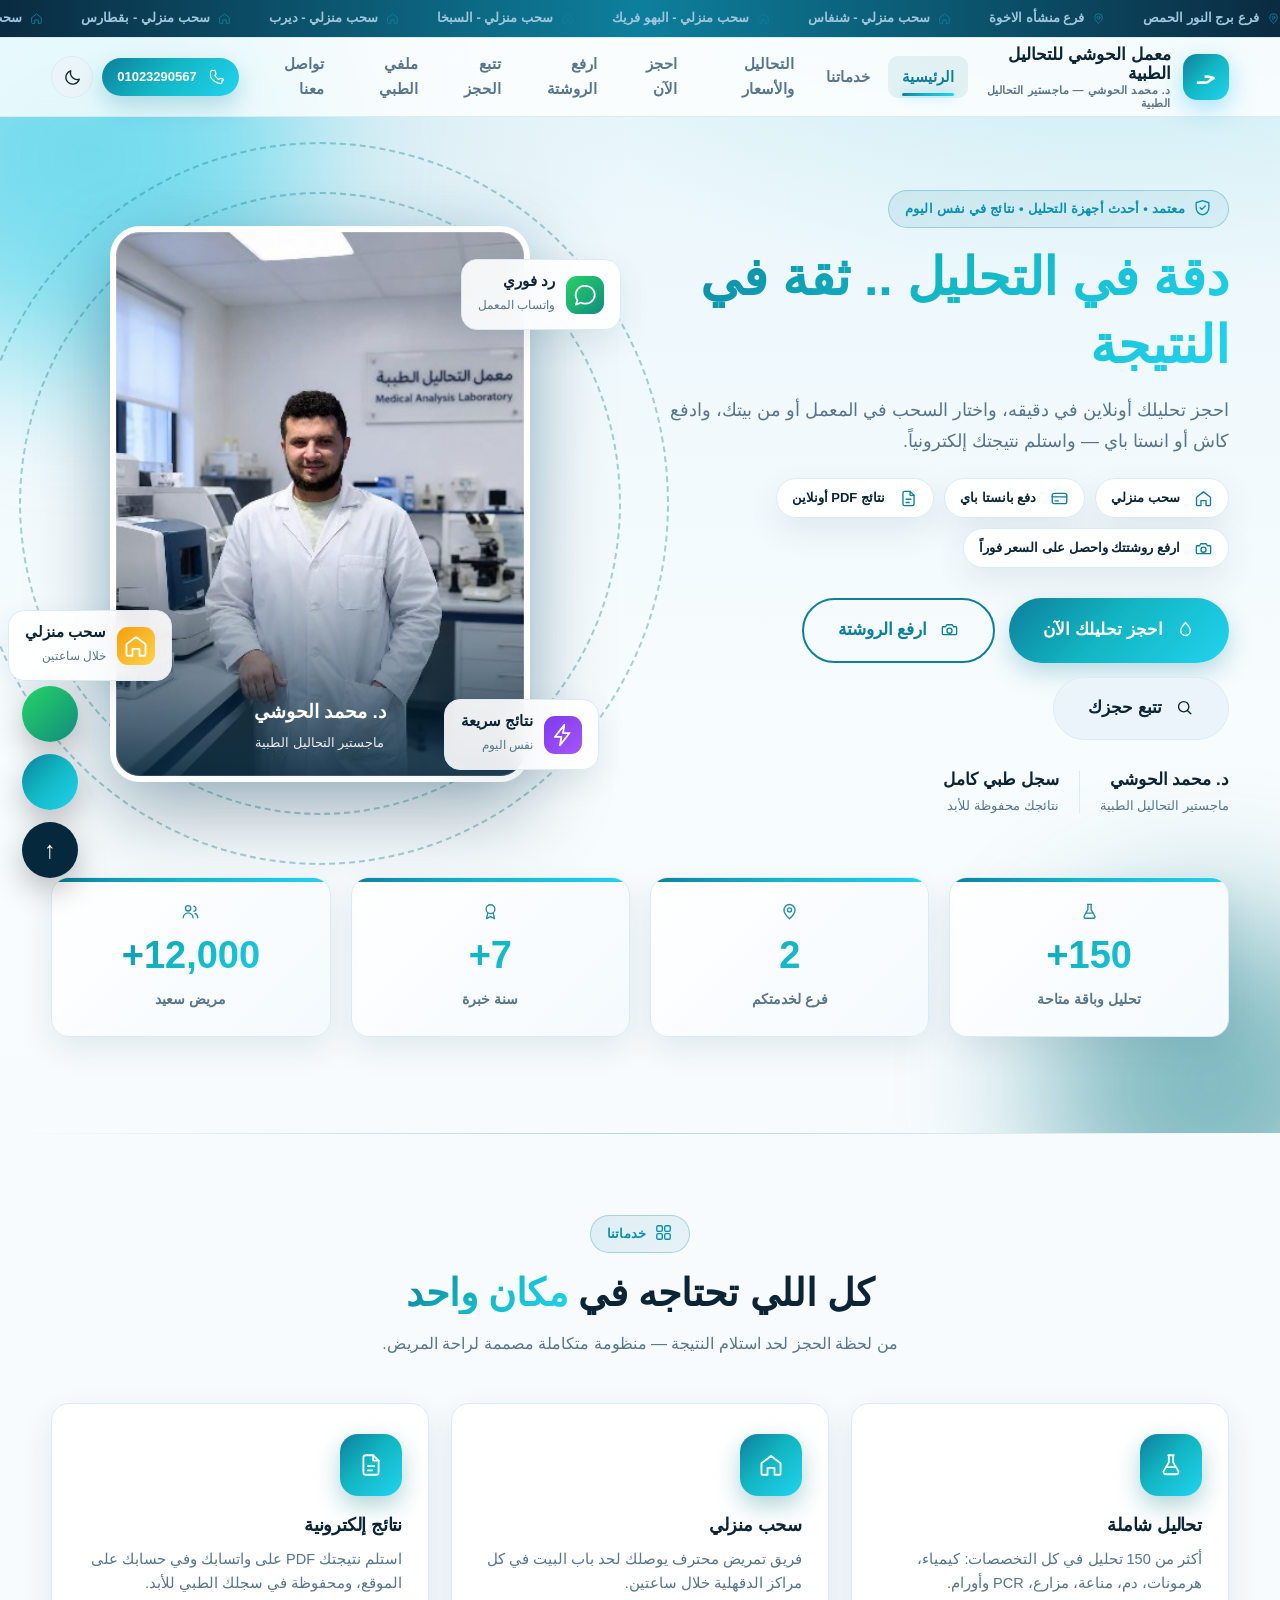
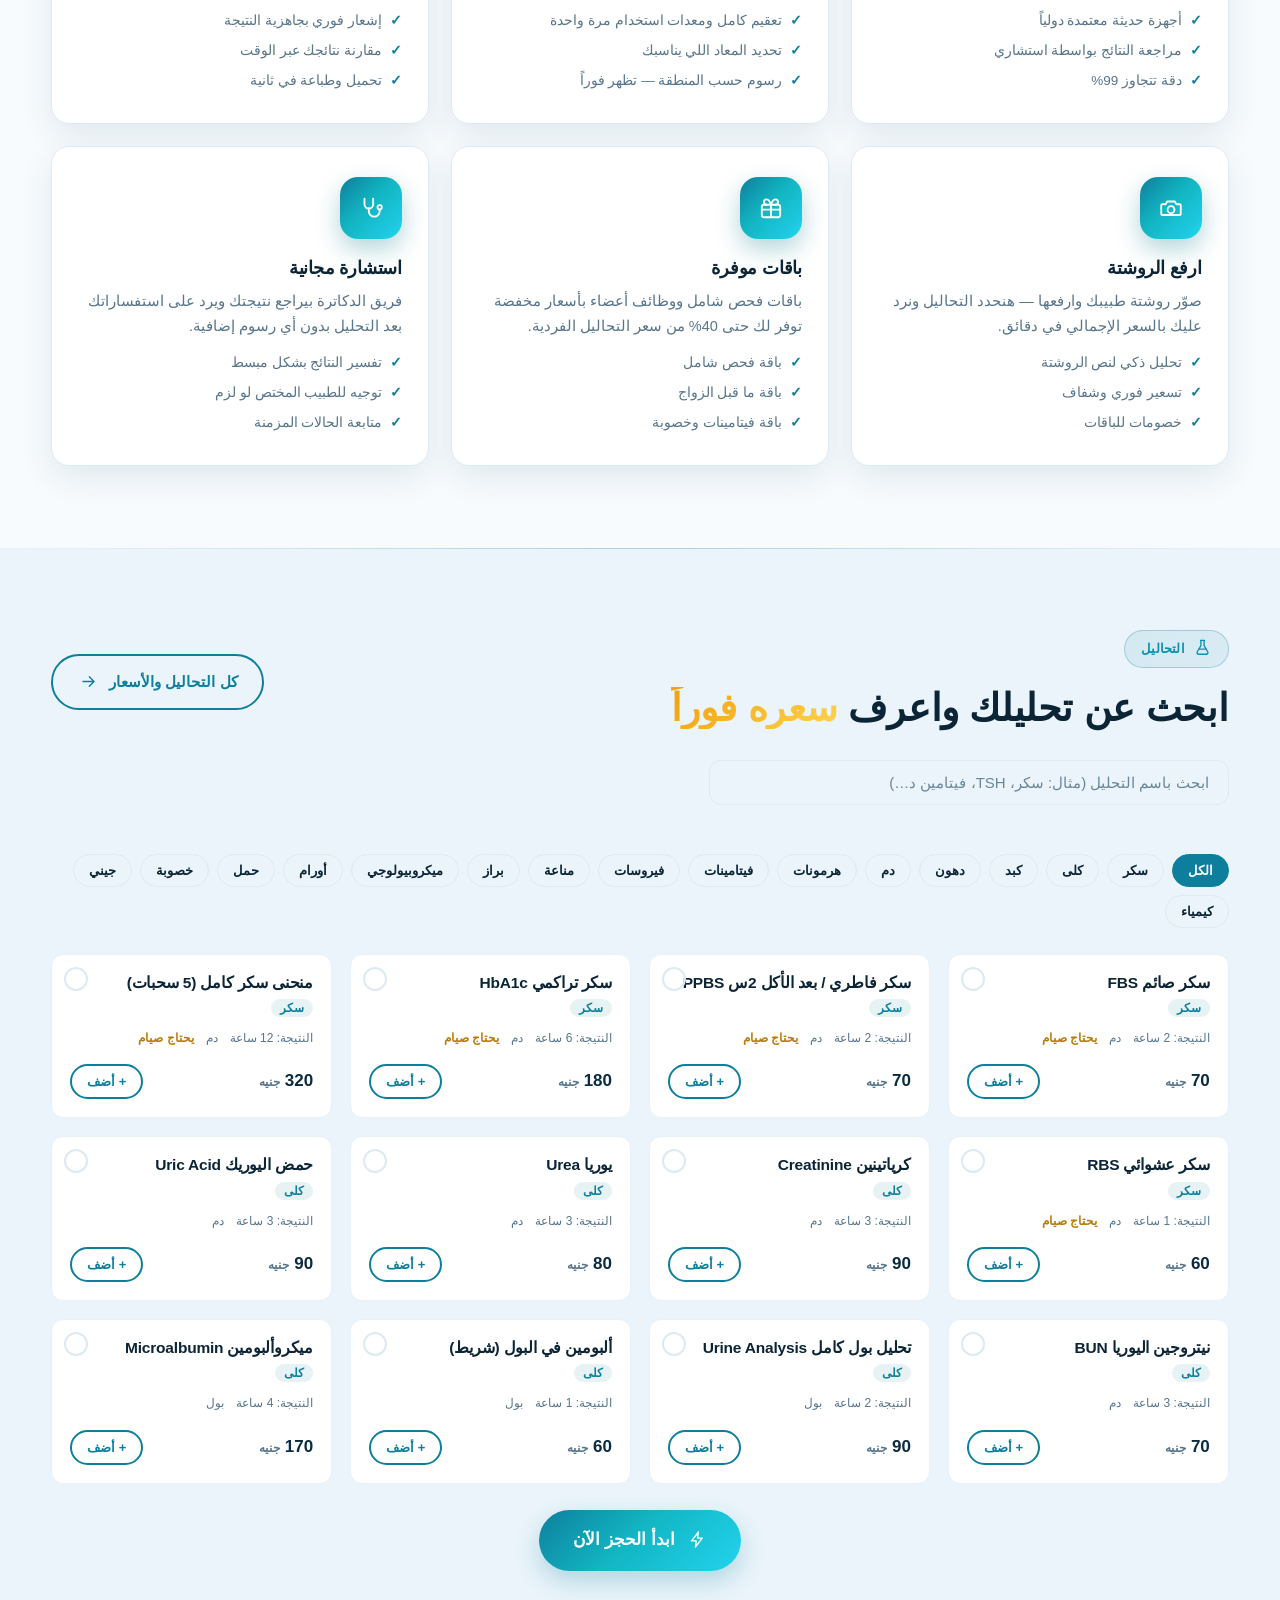
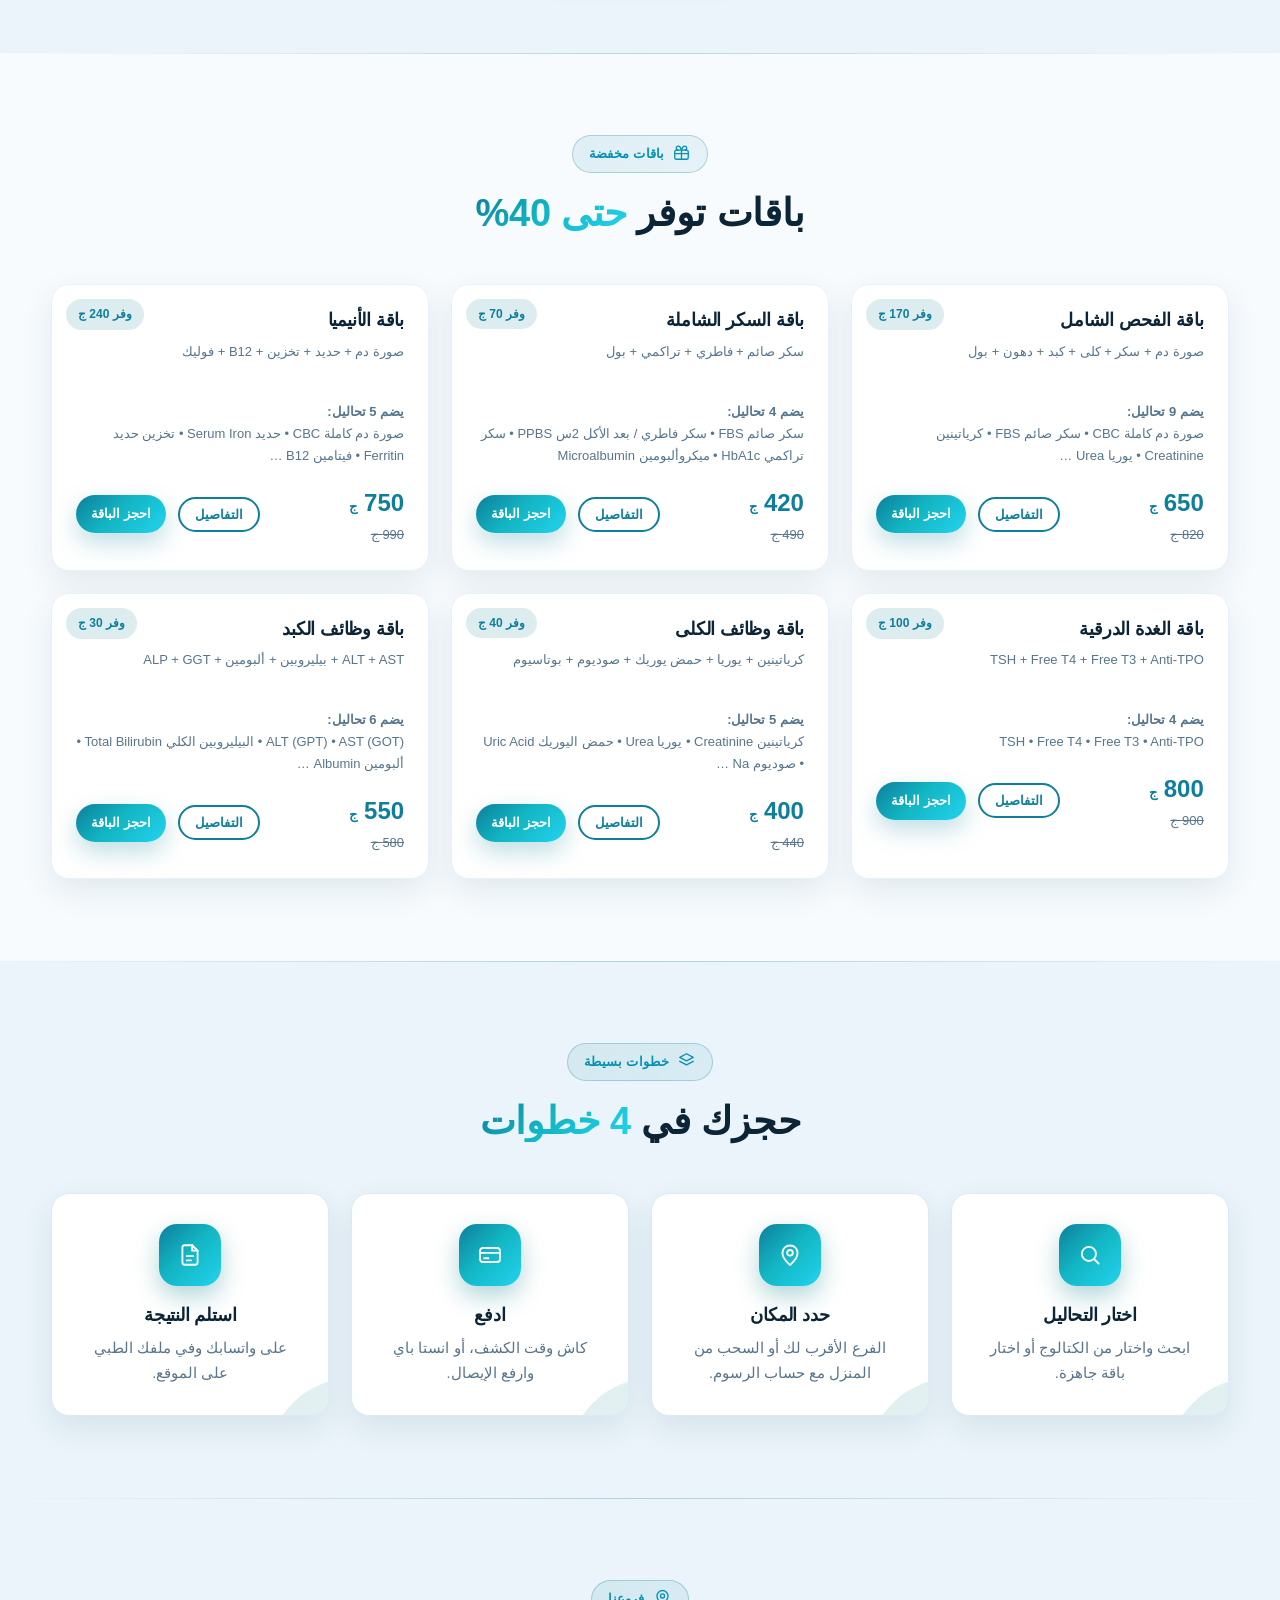
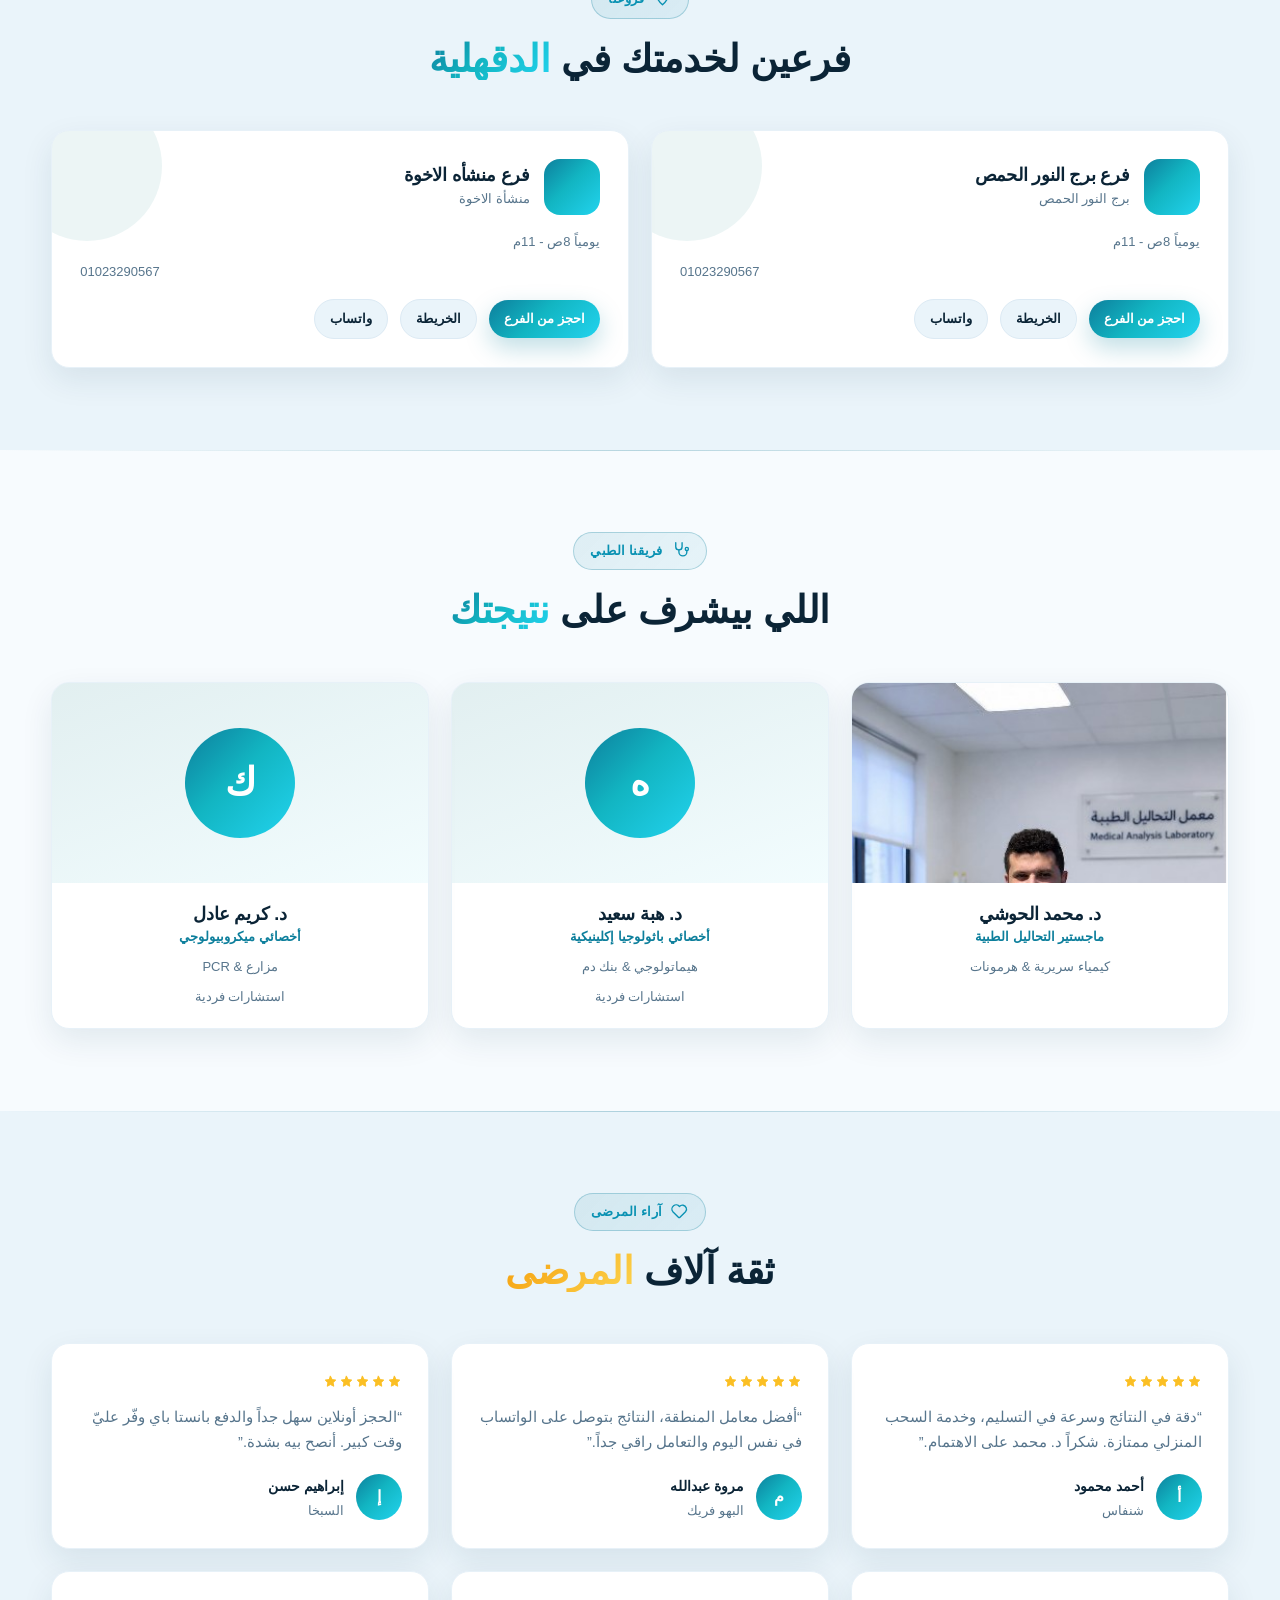
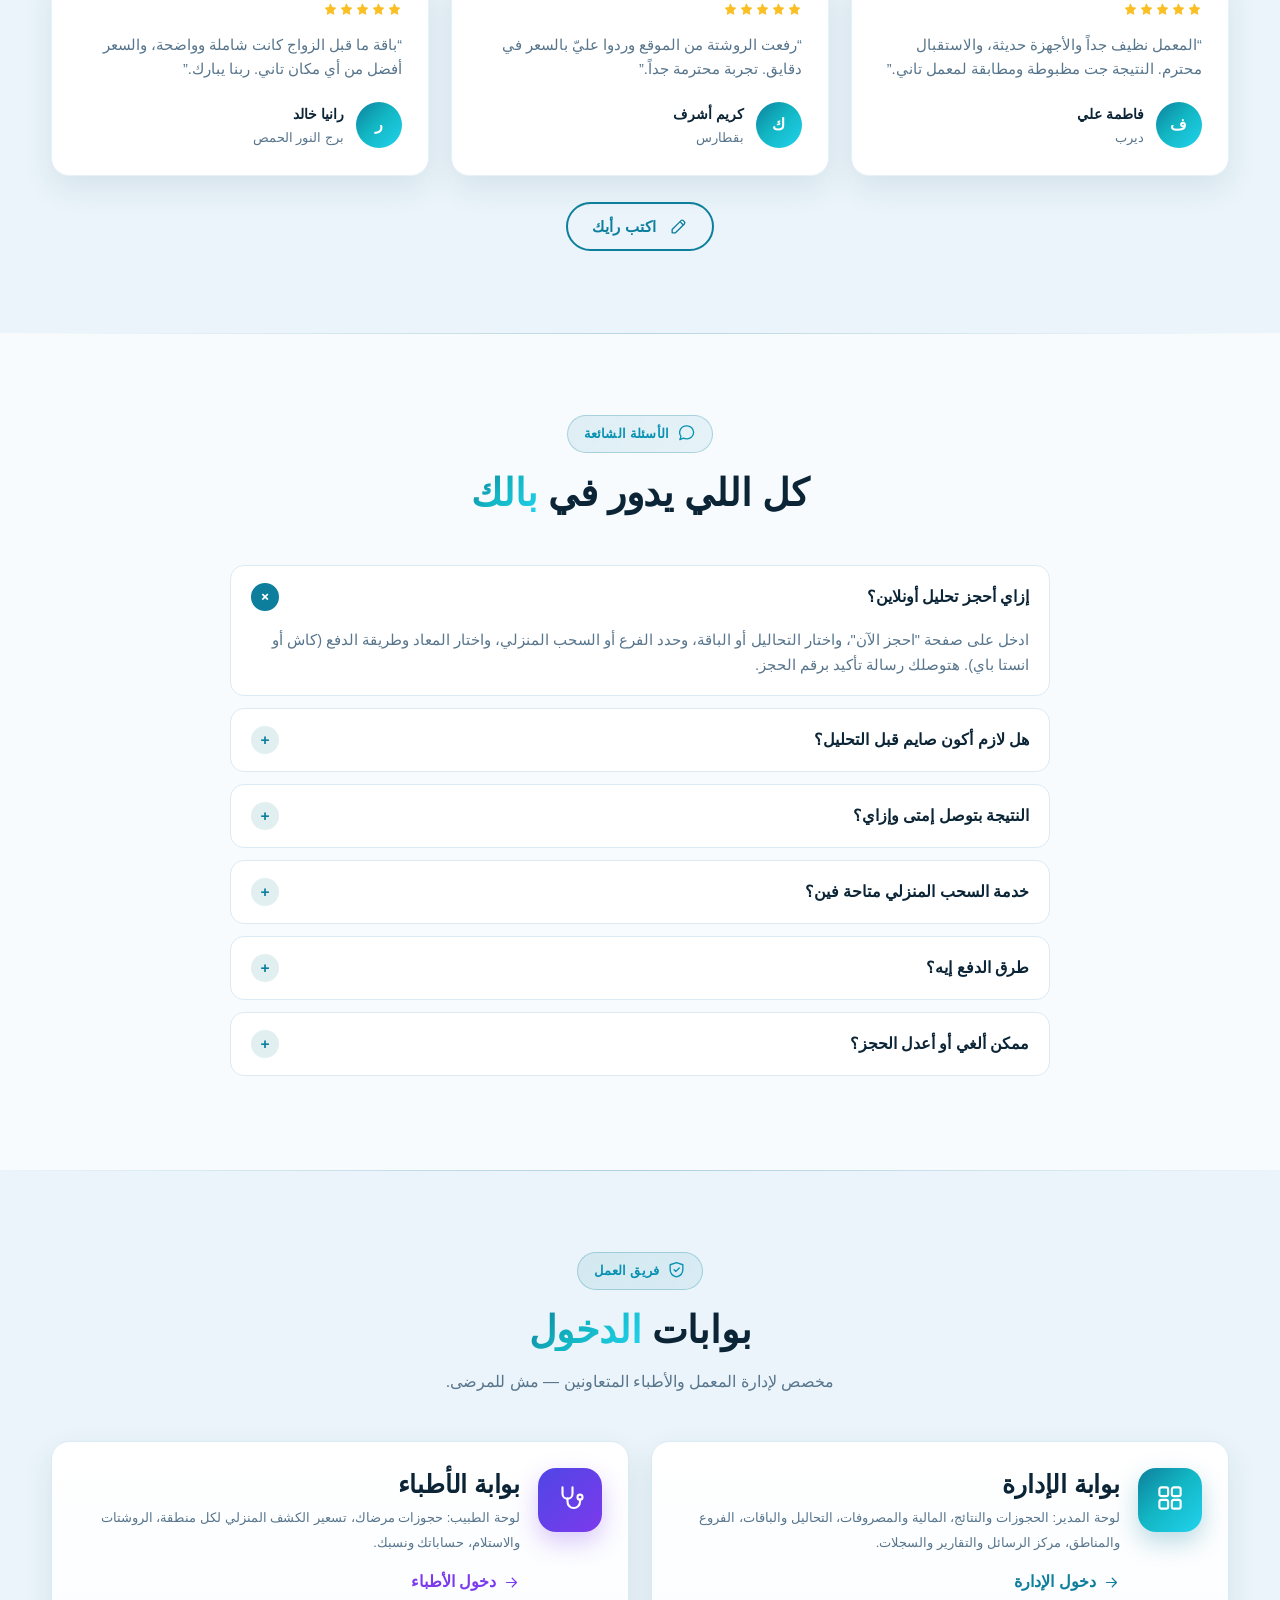
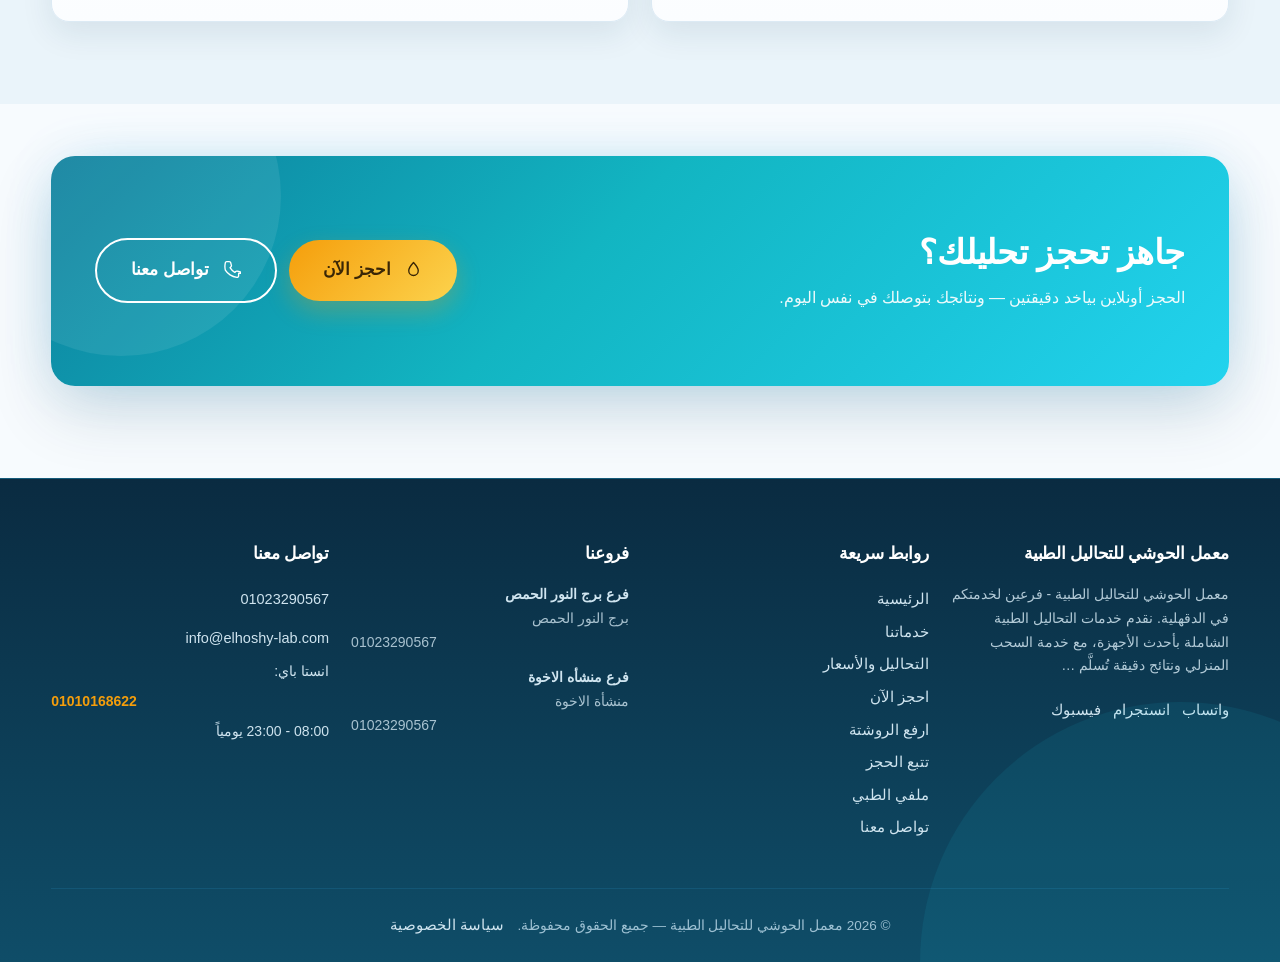
==== commit 42ba2cf1: "Think" ====
--- a/index.html
+++ b/index.html
@@ -7,7 +7,7 @@
 <meta name="description" content="معمل الحوشي للتحاليل الطبية — فرعين بالدقهلية. احجز تحليلك أونلاين، سحب منزلي، نتائج إلكترونية، دفع كاش أو انستا باي. ماجستير التحاليل الطبية د. محمد الحوشي.">
 <meta name="theme-color" content="#0e7c86">
 <link rel="icon" href="data:image/svg+xml,<svg xmlns='http://www.w3.org/2000/svg' viewBox='0 0 100 100'><rect width='100' height='100' rx='22' fill='%230e7c86'/><text x='50' y='70' font-size='58' text-anchor='middle' fill='white' font-family='Arial'>حـ</text></svg>">
-<link rel="stylesheet" href="assets/css/style.css">
+<link rel="stylesheet" href="assets/css/style.css?v=3">
 <link rel="manifest" href="manifest.json">
 </head>
 <body> <!-- ===== HERO ===== -->
@@ -35,12 +35,34 @@
 }},{text:'إلغاء'}]})"><i data-icon="edit"></i> اكتب رأيك</button> </div> </div>
 </section> <!-- ===== FAQ ===== -->
 <section class="section"> <div class="container" style="max-width:820px"> <div class="sec-head reveal"><span class="eyebrow"><i data-icon="chat"></i>الأسئلة الشائعة</span><h2 class="mt-2">كل اللي يدور في <span class="grad-text">بالك</span></h2></div> <div id="homeFaqs"></div> </div>
+</section> <!-- ===== بوابات فريق العمل: أدمن / أطباء ===== -->
+<section class="section" style="background:var(--bg-2)"> <div class="container">
+  <div class="sec-head reveal"><span class="eyebrow"><i data-icon="shield"></i>فريق العمل</span><h2 class="mt-2">بوابات <span class="grad-text">الدخول</span></h2><p>مخصص لإدارة المعمل والأطباء المتعاونين — مش للمرضى.</p></div>
+  <div class="grid g2">
+    <a href="admin.html" class="portal-card reveal" data-portal="admin">
+      <span class="portal-ic"><i data-icon="grid" data-size="30"></i></span>
+      <div>
+        <h3>بوابة الإدارة</h3>
+        <p class="small">لوحة المدير: الحجوزات والنتائج، المالية والمصروفات، التحاليل والباقات، الفروع والمناطق، مركز الرسائل والتقارير والسجلات.</p>
+        <span class="portal-btn"><i data-icon="arrow" data-size="17"></i> دخول الإدارة</span>
+      </div>
+    </a>
+    <a href="doctor.html" class="portal-card reveal" data-portal="doctor">
+      <span class="portal-ic"><i data-icon="stethoscope" data-size="30"></i></span>
+      <div>
+        <h3>بوابة الأطباء</h3>
+        <p class="small">لوحة الطبيب: حجوزات مرضاك، تسعير الكشف المنزلي لكل منطقة، الروشتات والاستلام، حساباتك ونسبك.</p>
+        <span class="portal-btn"><i data-icon="arrow" data-size="17"></i> دخول الأطباء</span>
+      </div>
+    </a>
+  </div>
+</div>
 </section> <!-- ===== CTA ===== -->
 <section class="section-sm"> <div class="container"> <div class="offer-slide reveal" style="background:var(--grad)"> <div class="row-between"> <div> <h3>جاهز تحجز تحليلك؟</h3> <p style="opacity:.92">الحجز أونلاين بياخد دقيقتين — ونتائجك بتوصلك في نفس اليوم.</p> </div> <div class="row"> <a href="booking.html" class="btn btn-gold btn-lg"><i data-icon="drop"></i>احجز الآن</a> <a href="contact.html" class="btn btn-outline btn-lg" style="border-color:#fff;color:#fff"><i data-icon="phone"></i>تواصل معنا</a> </div> </div> </div> </div>
-</section> <script src="assets/js/core.js"></script>
-<script src="assets/js/supabase-config.js"></script>
-<script src="assets/js/sync.js"></script>
-<script src="assets/js/shared.js"></script>
-<script src="assets/js/app.js"></script>
+</section> <script src="assets/js/core.js?v=3"></script>
+<script src="assets/js/supabase-config.js?v=3"></script>
+<script src="assets/js/sync.js?v=3"></script>
+<script src="assets/js/shared.js?v=3"></script>
+<script src="assets/js/app.js?v=3"></script>
 </body>
 </html>
--- a/assets/css/style.css
+++ b/assets/css/style.css
@@ -1,47 +1,47 @@
 /* ===========================================================
    معمل الحوشي للتحاليل الطبية — Design System
    =========================================================== */
-:root{
-  /* نصوص وألوان أساسية — الوضع النهاري */
-  --navy:#06283d;
-  --navy-2:#0e4c66;
-  --teal:#0e7490;
-  --teal-2:#14b8c4;
+  :root{
+  /* نصوص وألوان أساسية — الوضع النهاري (افتراضي) */
+  --navy:#0a2b41;
+  --navy-2:#0f4d68;
+  --teal:#0d7f9c;
+  --teal-2:#12b5c2;
   --cyan:#0891b2;
   --gold:#b45309;
   --gold-2:#f59e0b;
-  --green:#16a34a;
+  --green:#12a150;
   --red:#e11d48;
   --purple:#7c3aed;
   --ink:#0b2436;
-  --muted:#6b8496;
-  --line:#d8e8f1;
-  --bg:#f4fafe;
-  --bg-2:#e8f3f9;
+  --muted:#6a8699;
+  --line:#dceaf4;
+  --bg:#f7fbfe;
+  --bg-2:#eaf4fa;
   --card:#ffffff;
   --text:#0b2436;
-  --text-soft:#5c758a;
+  --text-soft:#57758c;
   --surface-2:#06283d;
   --input-bg:#ffffff;
-  --glass:rgba(255,255,255,.92);
-  --header-bg:rgba(255,255,255,.82);
-  --hero-bg:linear-gradient(180deg,#e6f4fa 0%,#f4fafe 100%);
-  --hero-glowA:rgba(20,184,196,.16);
-  --hero-glowB:rgba(14,116,144,.16);
-  --ticker-bg:linear-gradient(90deg,#06283d,#0e7490,#06283d);
-  --footer-bg:linear-gradient(180deg,#06283d 0%,#0e4c66 100%);
-  --sidebar-bg:linear-gradient(170deg,#06283d 0%,#0e4c66 60%,#0e7490 130%);
-  --eyebrow-bg:linear-gradient(135deg,rgba(14,116,144,.10),rgba(8,145,178,.07));
-  --eyebrow-line:rgba(14,116,144,.28);
-  --th-bg:rgba(14,116,144,.08);
+  --glass:rgba(255,255,255,.90);
+  --header-bg:rgba(255,255,255,.80);
+  --hero-bg:linear-gradient(180deg,#e9f6fb 0%,#f7fcfe 62%,#f7fbfe 100%);
+  --hero-glowA:rgba(18,181,194,.18);
+  --hero-glowB:rgba(13,127,156,.16);
+  --ticker-bg:linear-gradient(90deg,#0a2b41,#0d7f9c,#0a2b41);
+  --footer-bg:linear-gradient(180deg,#0a2b41 0%,#0f4d68 100%);
+  --sidebar-bg:linear-gradient(170deg,#0a2b41 0%,#0f4d68 58%,#0d7f9c 130%);
+  --eyebrow-bg:linear-gradient(135deg,rgba(13,127,156,.10),rgba(8,145,178,.07));
+  --eyebrow-line:rgba(13,127,156,.28);
+  --th-bg:rgba(13,127,156,.07);
   --frame-border:#ffffff;
-  --shadow:0 10px 30px rgba(6,40,61,.10);
-  --shadow-lg:0 24px 60px rgba(6,40,61,.15);
+  --shadow:0 12px 32px rgba(8,58,80,.09);
+  --shadow-lg:0 26px 64px rgba(8,58,80,.16);
   --radius:18px;
   --radius-sm:12px;
-  --grad:linear-gradient(135deg,#0e7490 0%,#14b8c4 45%,#22d3ee 100%);
+  --grad:linear-gradient(135deg,#0d7f9c 0%,#12b5c2 45%,#22d3ee 100%);
   --grad-gold:linear-gradient(135deg,#f59e0b 0%,#fcd34d 100%);
-  --grad-dark:linear-gradient(135deg,#06283d 0%,#0e7490 100%);
+  --grad-dark:linear-gradient(135deg,#0a2b41 0%,#0d7f9c 100%);
   --header-h:78px;
   --font:"Segoe UI",Tahoma,"Helvetica Neue",Arial,"Noto Naskh Arabic","Times New Roman",sans-serif;
 }
@@ -747,3 +747,47 @@
 /* أرقام أصغر جوه شريط الإعلانات */
 .ticker-track .mini{font-size:11.5px;opacity:.92;letter-spacing:.2px}
 .ticker-track .mini span{direction:ltr;unicode-bidi:isolate}
+
+/* ================= تحسينات الوضع النهاري (جماليات) ================= */
+html:not([data-theme="dark"]) body{
+  background:
+    radial-gradient(1200px 540px at 90% -10%, rgba(18,181,194,.10), transparent 60%),
+    radial-gradient(900px 460px at 4% 2%, rgba(13,127,156,.08), transparent 62%),
+    var(--bg);
+  background-attachment:fixed;
+}
+html:not([data-theme="dark"]) .site-header{backdrop-filter:blur(14px);-webkit-backdrop-filter:blur(14px)}
+html:not([data-theme="dark"]) .card,
+html:not([data-theme="dark"]) .test-card,
+html:not([data-theme="dark"]) .review-card{border-color:#e7f1f8}
+html:not([data-theme="dark"]) .btn-primary{box-shadow:0 10px 24px rgba(13,127,156,.26)}
+html:not([data-theme="dark"]) .btn-primary:hover{box-shadow:0 16px 32px rgba(13,127,156,.34)}
+html:not([data-theme="dark"]) .btn-gold{box-shadow:0 10px 24px rgba(245,158,11,.28)}
+html:not([data-theme="dark"]) .summary,
+html:not([data-theme="dark"]) .chart-card{background:linear-gradient(180deg,#ffffff 0%,#fbfdff 100%)}
+html:not([data-theme="dark"]) .eyebrow{letter-spacing:.2px}
+html:not([data-theme="dark"]) h1,
+html:not([data-theme="dark"]) h2,
+html:not([data-theme="dark"]) h3{letter-spacing:-.2px}
+html:not([data-theme="dark"]) .stat,
+html:not([data-theme="dark"]) .kpi{background:linear-gradient(135deg,#ffffff 0%,#f4fafe 100%)}
+html:not([data-theme="dark"]) input:focus,
+html:not([data-theme="dark"]) select:focus,
+html:not([data-theme="dark"]) textarea:focus{box-shadow:0 0 0 4px rgba(13,127,156,.12)}
+
+/* ================= بوابات الدخول (أدمن / أطباء) ================= */
+.portal-card{display:flex;gap:18px;align-items:flex-start;background:var(--card);border:1px solid var(--line);
+  border-radius:var(--radius);padding:26px;text-decoration:none;color:inherit;
+  transition:.35s cubic-bezier(.2,.8,.2,1);box-shadow:var(--shadow)}
+.portal-card:hover{transform:translateY(-5px);box-shadow:var(--shadow-lg);border-color:var(--teal)}
+.portal-card .portal-ic{width:64px;height:64px;min-width:64px;border-radius:18px;display:grid;place-items:center;
+  background:var(--grad);color:#fff;box-shadow:0 10px 24px rgba(13,127,156,.28)}
+.portal-card[data-portal="doctor"] .portal-ic{background:linear-gradient(135deg,#4f46e5 0%,#7c3aed 100%);box-shadow:0 10px 24px rgba(124,58,237,.28)}
+.portal-card h3{margin-bottom:6px}
+.portal-card p{line-height:1.9}
+.portal-card .portal-btn{display:inline-flex;align-items:center;gap:7px;margin-top:12px;font-weight:800;color:var(--teal)}
+.portal-card[data-portal="doctor"] .portal-btn{color:var(--purple)}
+.portal-card .portal-btn svg{transform:scaleX(-1)}
+.portal-card:hover .portal-btn svg{transform:scaleX(-1) translateX(-4px)}
+html:not([data-theme="dark"]) .portal-card{background:linear-gradient(180deg,#ffffff 0%,#fbfdff 100%)}
+@media(max-width:620px){.portal-card{flex-direction:column;gap:14px}}
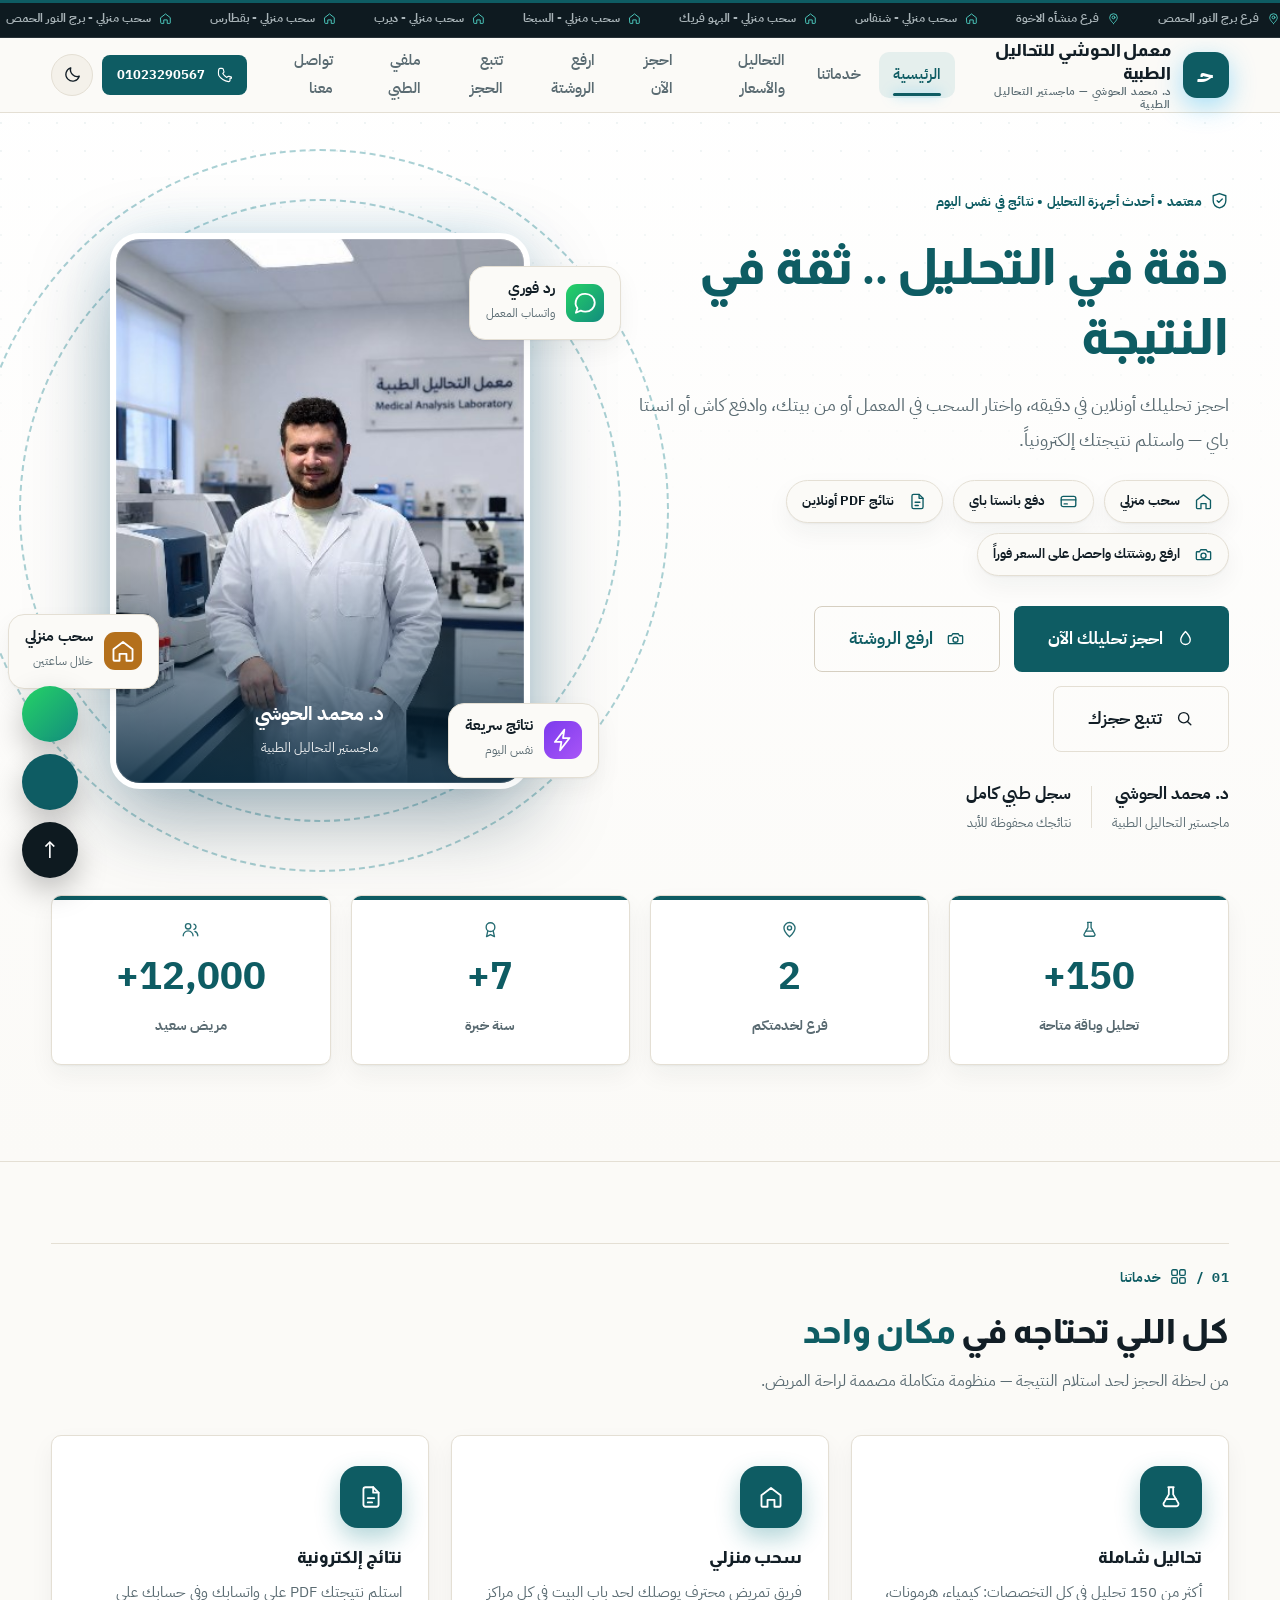
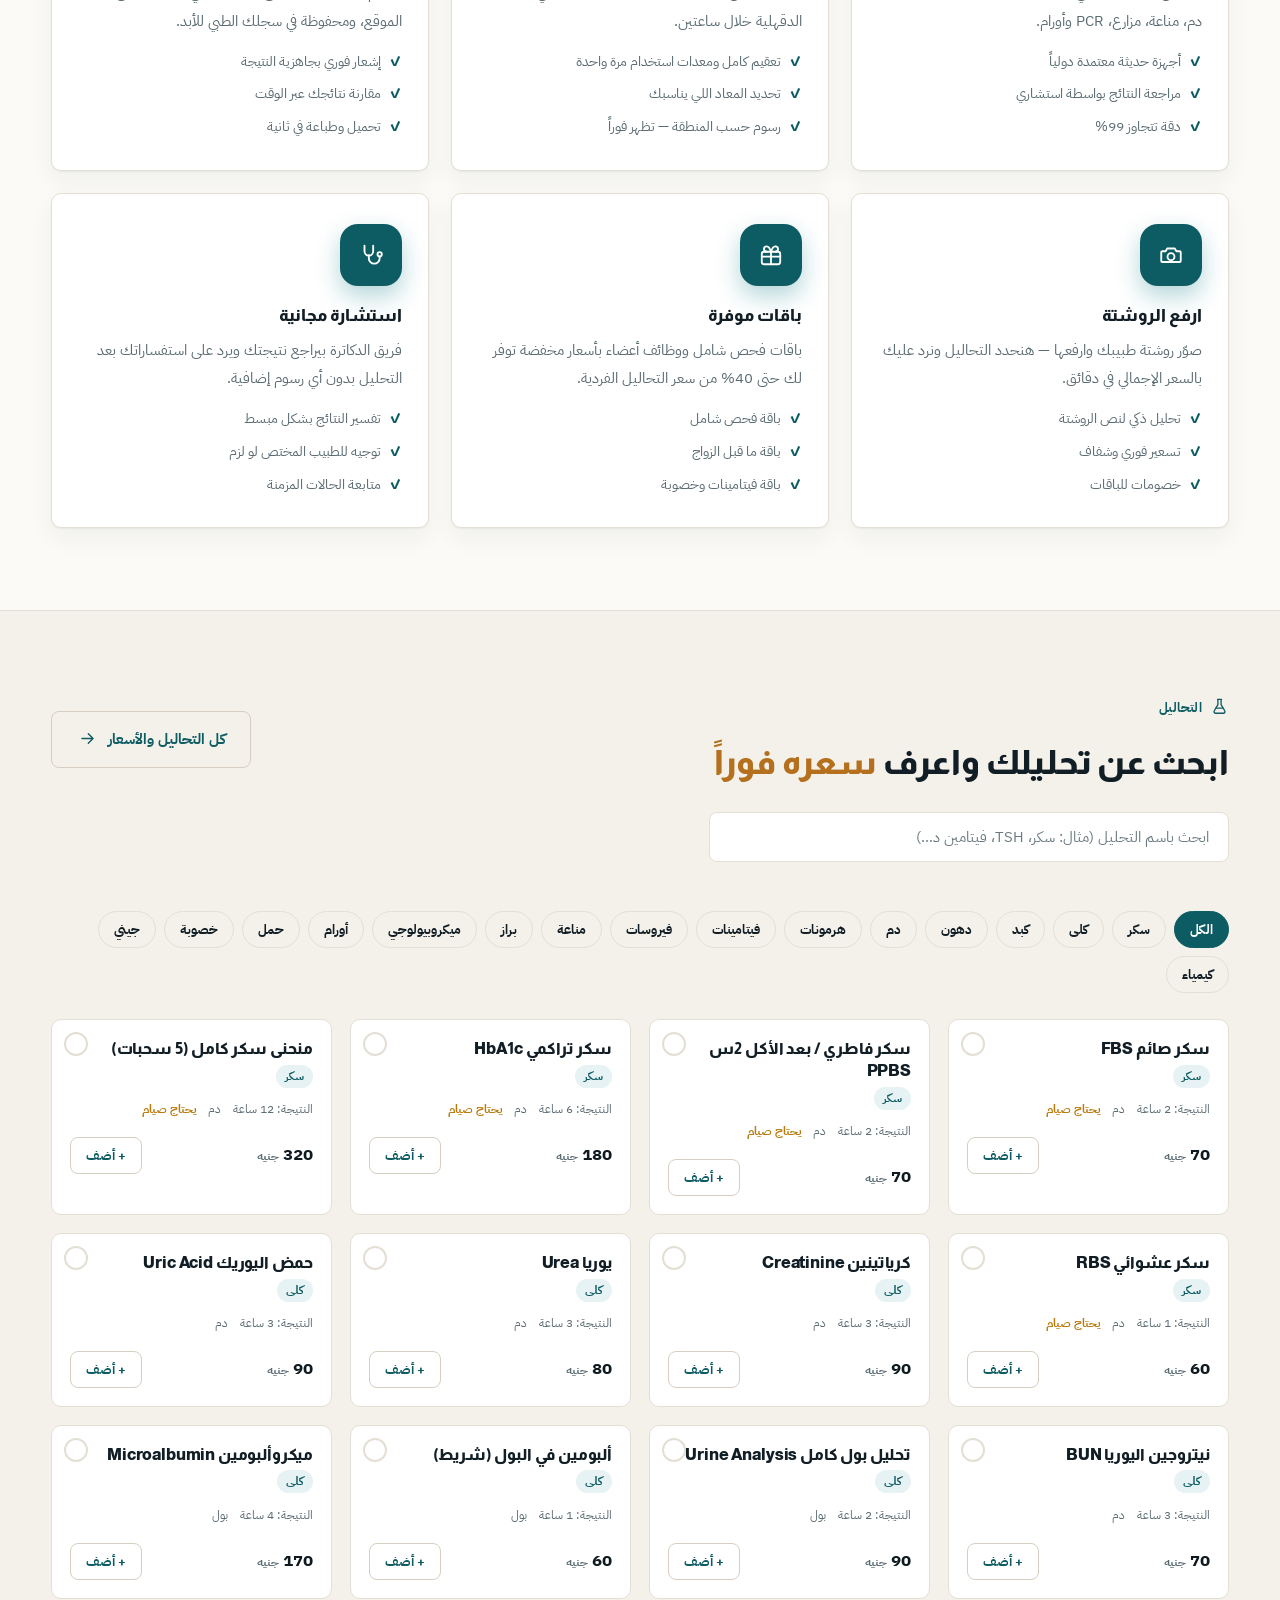
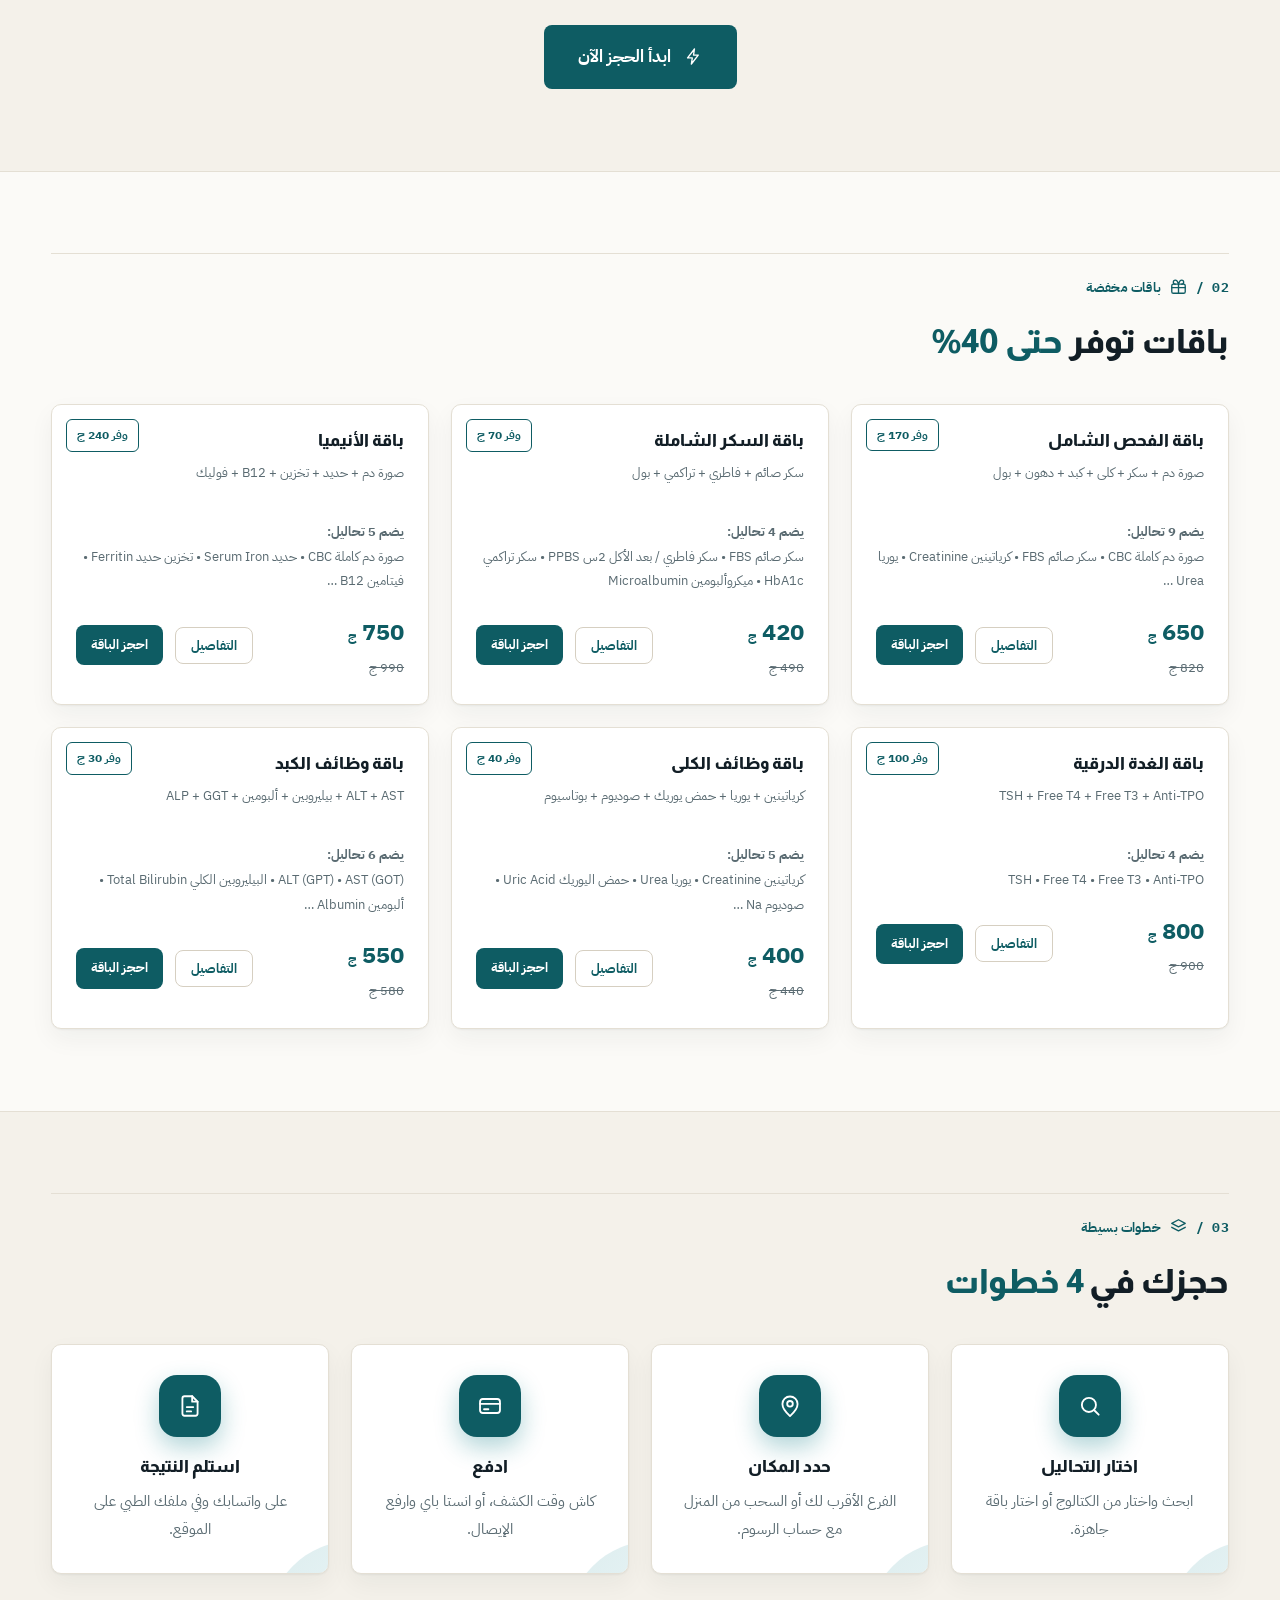
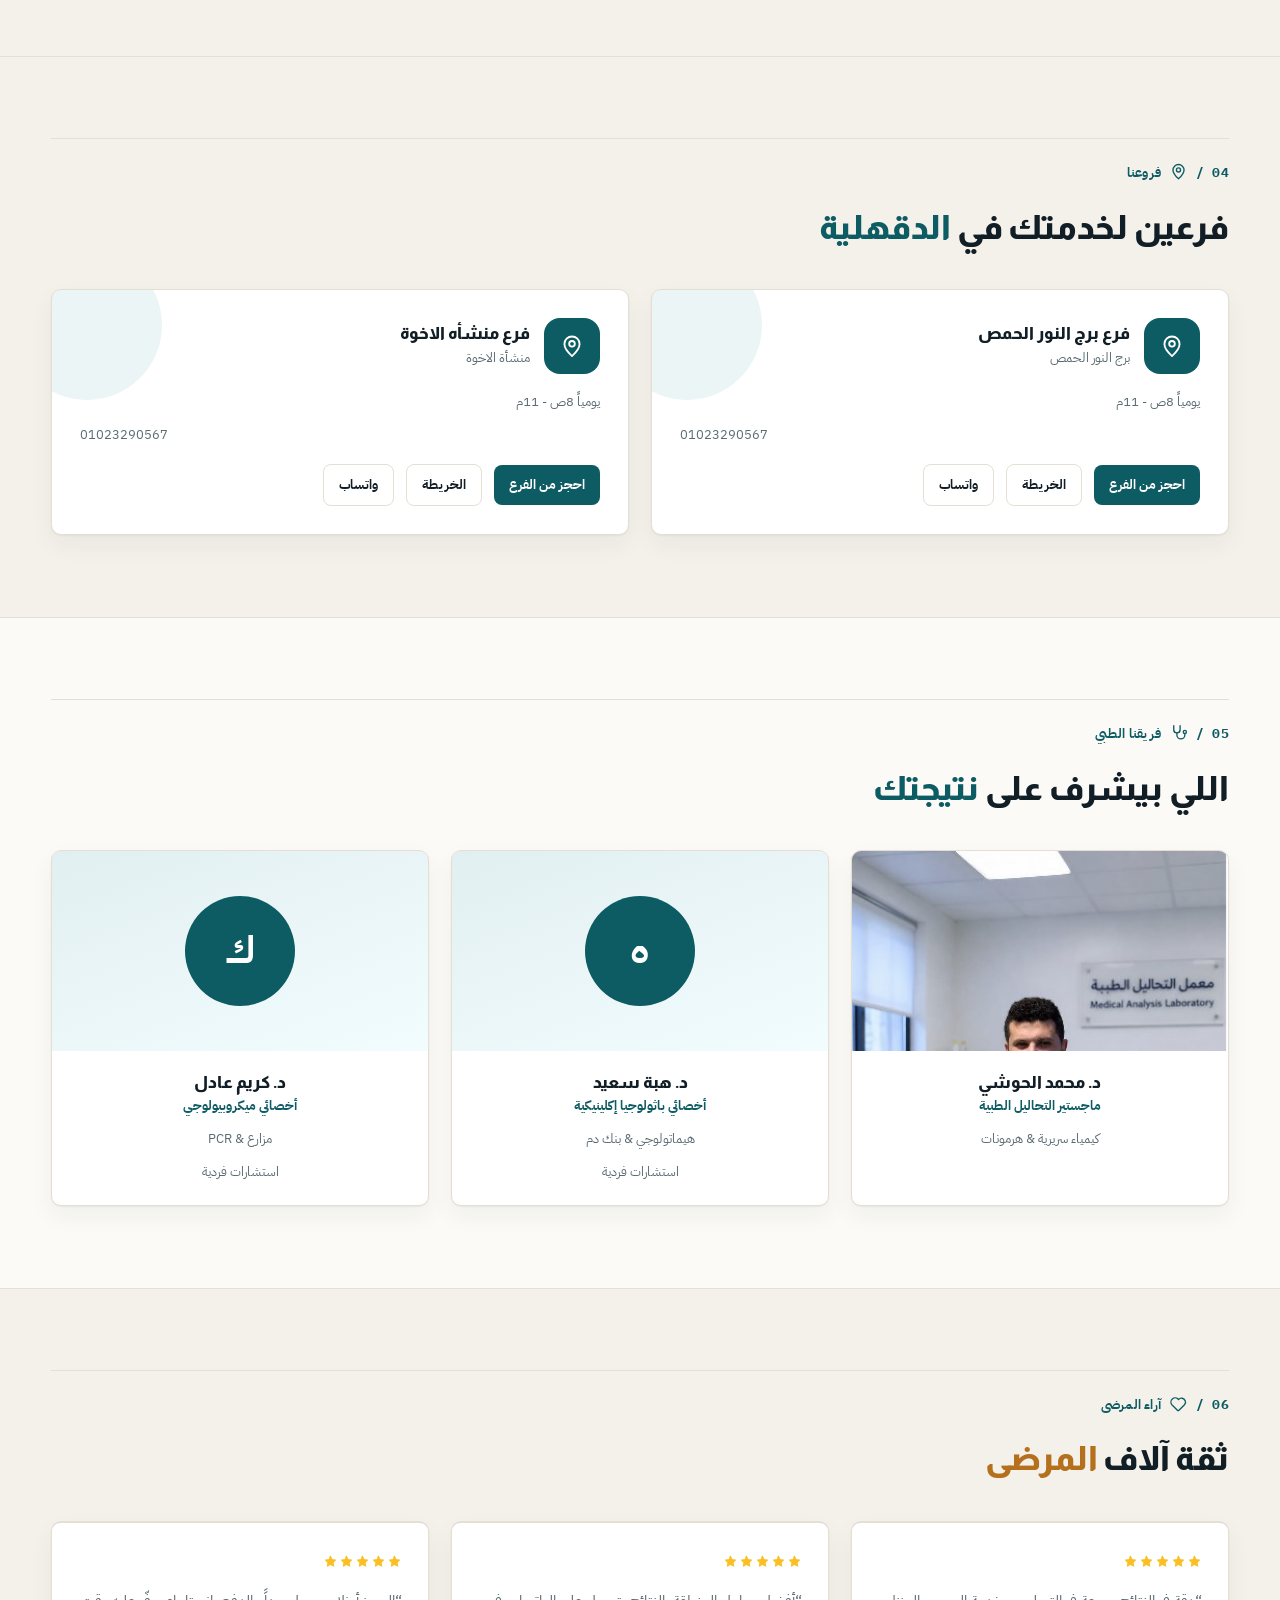
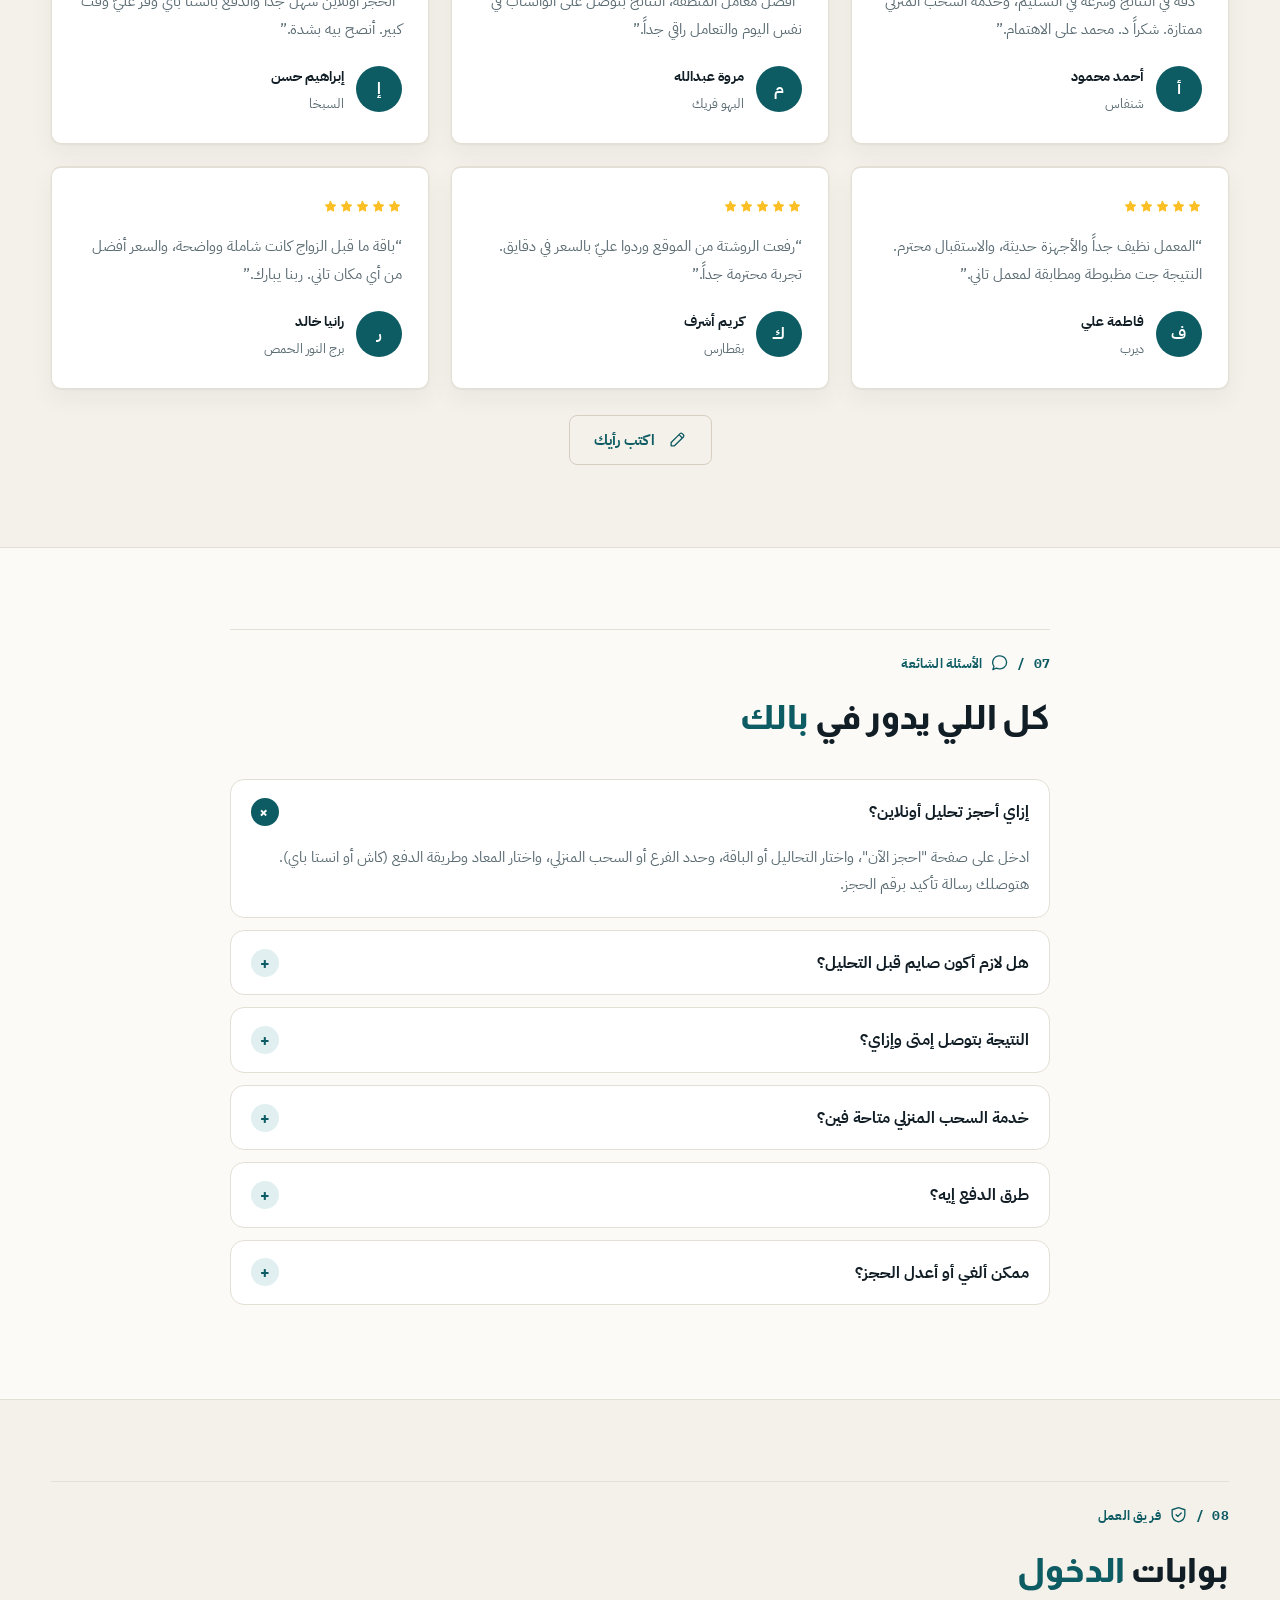
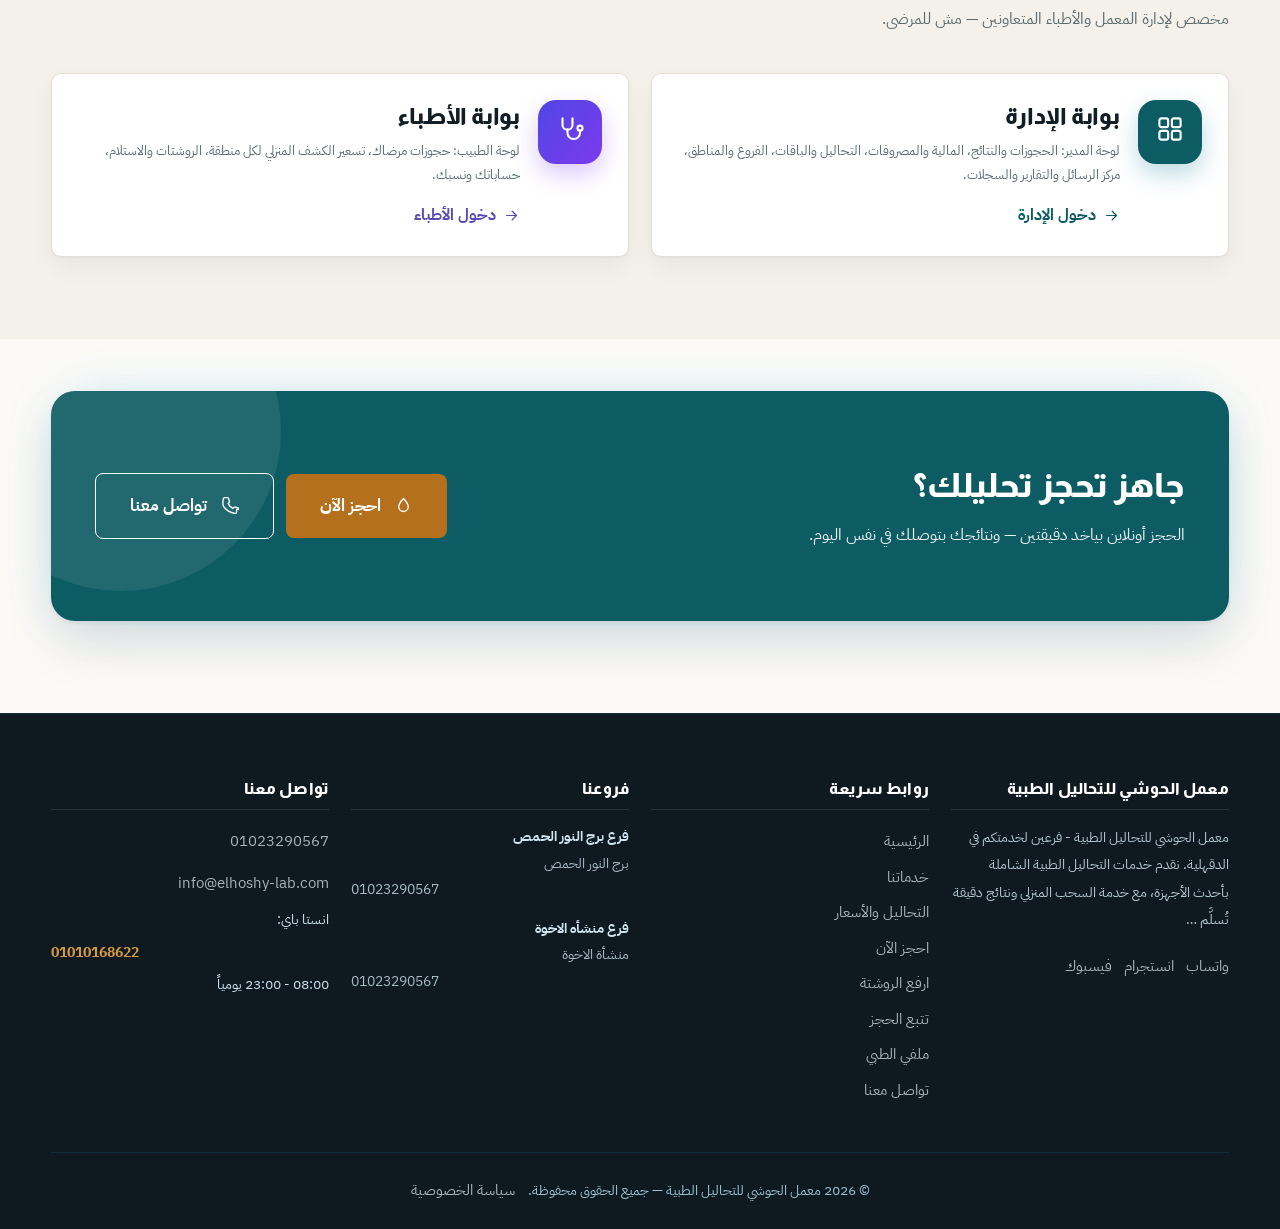
==== commit 039fe653: "Update" ====
--- a/index.html
+++ b/index.html
@@ -9,6 +9,9 @@
 <link rel="icon" href="data:image/svg+xml,<svg xmlns='http://www.w3.org/2000/svg' viewBox='0 0 100 100'><rect width='100' height='100' rx='22' fill='%230e7c86'/><text x='50' y='70' font-size='58' text-anchor='middle' fill='white' font-family='Arial'>حـ</text></svg>">
 <link rel="stylesheet" href="assets/css/style.css?v=3">
 <link rel="manifest" href="manifest.json">
+  <link rel="preconnect" href="https://fonts.googleapis.com">
+  <link rel="preconnect" href="https://fonts.gstatic.com" crossorigin>
+  <link href="https://fonts.googleapis.com/css2?family=Almarai:wght@700;800&family=IBM+Plex+Mono:wght@500;600&family=IBM+Plex+Sans+Arabic:wght@400;500;600;700&display=swap" rel="stylesheet">
 </head>
 <body> <!-- ===== HERO ===== -->
 <section class="hero"> <canvas id="particles"></canvas> <div class="blob" style="width:420px;height:420px;background:#22d3ee;top:-90px;inset-inline-end:-120px"></div> <div class="blob" style="width:340px;height:340px;background:#0e7c86;bottom:-120px;inset-inline-start:-100px"></div> <div class="container"> <div class="split"> <div> <span class="eyebrow reveal"><i data-icon="shield"></i>معتمد • أحدث أجهزة التحليل • نتائج في نفس اليوم</span> <h1 class="mt-2 reveal d1"><span class="grad-text" id="heroTitle">دقة في التحليل .. ثقة في النتيجة</span></h1> <p class="lead mt-2 reveal d2" id="heroSub"></p> <div class="hero-badges reveal d3"> <span class="pill"><i data-icon="home" class="pill-ic"></i>سحب منزلي</span> <span class="pill"><i data-icon="card" class="pill-ic"></i>دفع بانستا باي</span> <span class="pill"><i data-icon="file" class="pill-ic"></i>نتائج PDF أونلاين</span> <span class="pill"><i data-icon="camera" class="pill-ic"></i>ارفع روشتتك واحصل على السعر فوراً</span> </div> <div class="hero-cta reveal d4"> <a href="booking.html" class="btn btn-primary btn-lg shine"><i data-icon="drop"></i>احجز تحليلك الآن</a> <a href="prescription.html" class="btn btn-outline btn-lg"><i data-icon="camera"></i>ارفع الروشتة</a> <a href="track.html" class="btn btn-ghost btn-lg"><i data-icon="search"></i>تتبع حجزك</a> </div> <div class="row mt-3 reveal d5" style="gap:20px"> <div><b id="ownerName" style="font-size:17px"></b><div class="small" id="ownerTitle"></div></div> <div style="width:1px;height:42px;background:var(--line)"></div> <div><b style="font-size:17px">سجل طبي كامل</b><div class="small">نتائجك محفوظة للأبد</div></div> </div> </div> <div class="hero-art reveal d3"> <div class="ring" style="width:112%;height:112%;inset:-6%"></div> <div class="ring" style="width:130%;height:130%;inset:-15%;animation-duration:40s;animation-direction:reverse"></div> <div class="doctor-frame"> <img src="assets/img/doctor.jpg" alt="د. محمد الحوشي"> <div class="doctor-caption"><b id="docName">د. محمد الحوشي</b><span id="docTitle">ماجستير التحاليل الطبية</span></div> </div> <div class="floating-card fc-1"><div class="ic" data-icon="chat" style="background:linear-gradient(135deg,#25d366,#128c7e)"></div><div><b>رد فوري</b><small>واتساب المعمل</small></div></div> <div class="floating-card fc-2"><div class="ic" data-icon="home" style="background:var(--grad-gold)"></div><div><b>سحب منزلي</b><small>خلال ساعتين</small></div></div> <div class="floating-card fc-3"><div class="ic" data-icon="bolt" style="background:linear-gradient(135deg,#7c3aed,#a855f7)"></div><div><b>نتائج سريعة</b><small>نفس اليوم</small></div></div> </div> </div> <div class="stats"> <div class="stat reveal"><div class="stat-ic" data-icon="flask"></div><div class="num" data-count="150" data-suffix="+">0</div><div class="lbl">تحليل وباقة متاحة</div></div> <div class="stat reveal d1"><div class="stat-ic" data-icon="pin"></div><div class="num" data-count="2">0</div><div class="lbl">فرع لخدمتكم</div></div> <div class="stat reveal d2"><div class="stat-ic" data-icon="award"></div><div class="num" data-count="7" data-suffix="+">0</div><div class="lbl">سنة خبرة</div></div> <div class="stat reveal d3"><div class="stat-ic" data-icon="users"></div><div class="num" data-count="12000" data-suffix="+">0</div><div class="lbl">مريض سعيد</div></div> </div> </div>
--- a/assets/css/style.css
+++ b/assets/css/style.css
@@ -1,83 +1,89 @@
 /* ===========================================================
    معمل الحوشي للتحاليل الطبية — Design System
    =========================================================== */
-  :root{
-  /* نصوص وألوان أساسية — الوضع النهاري (افتراضي) */
-  --navy:#0a2b41;
-  --navy-2:#0f4d68;
-  --teal:#0d7f9c;
-  --teal-2:#12b5c2;
-  --cyan:#0891b2;
-  --gold:#b45309;
-  --gold-2:#f59e0b;
-  --green:#12a150;
-  --red:#e11d48;
-  --purple:#7c3aed;
-  --ink:#0b2436;
-  --muted:#6a8699;
-  --line:#dceaf4;
-  --bg:#f7fbfe;
-  --bg-2:#eaf4fa;
-  --card:#ffffff;
-  --text:#0b2436;
-  --text-soft:#57758c;
-  --surface-2:#06283d;
-  --input-bg:#ffffff;
-  --glass:rgba(255,255,255,.90);
-  --header-bg:rgba(255,255,255,.80);
-  --hero-bg:linear-gradient(180deg,#e9f6fb 0%,#f7fcfe 62%,#f7fbfe 100%);
-  --hero-glowA:rgba(18,181,194,.18);
-  --hero-glowB:rgba(13,127,156,.16);
-  --ticker-bg:linear-gradient(90deg,#0a2b41,#0d7f9c,#0a2b41);
-  --footer-bg:linear-gradient(180deg,#0a2b41 0%,#0f4d68 100%);
-  --sidebar-bg:linear-gradient(170deg,#0a2b41 0%,#0f4d68 58%,#0d7f9c 130%);
-  --eyebrow-bg:linear-gradient(135deg,rgba(13,127,156,.10),rgba(8,145,178,.07));
-  --eyebrow-line:rgba(13,127,156,.28);
-  --th-bg:rgba(13,127,156,.07);
-  --frame-border:#ffffff;
-  --shadow:0 12px 32px rgba(8,58,80,.09);
-  --shadow-lg:0 26px 64px rgba(8,58,80,.16);
-  --radius:18px;
-  --radius-sm:12px;
-  --grad:linear-gradient(135deg,#0d7f9c 0%,#12b5c2 45%,#22d3ee 100%);
-  --grad-gold:linear-gradient(135deg,#f59e0b 0%,#fcd34d 100%);
-  --grad-dark:linear-gradient(135deg,#0a2b41 0%,#0d7f9c 100%);
-  --header-h:78px;
-  --font:"Segoe UI",Tahoma,"Helvetica Neue",Arial,"Noto Naskh Arabic","Times New Roman",sans-serif;
+    :root{
+  /* ===== نظام التصميم v3 — هوية تحريرية: ورق دافئ + تيل عميق + عنبر ===== */
+  --navy:#0E1A20;
+  --navy-2:#16272E;
+  --teal:#0E5C63;          /* اللون الأساسي — لون واحد، مش تدرّج */
+  --teal-2:#127780;
+  --cyan:#0E5C63;
+  --gold:#B4701C;          /* لون التمييز — بيستخدم بمقدار */
+  --gold-2:#D99A3E;
+  --green:#1F7A4C;
+  --red:#B3261E;
+  --purple:#5B4BB7;
+  --ink:#121E26;
+  --muted:#6B7A80;
+  --line:#E4DFD4;          /* خط شعري */
+  --line-2:#D6CFC1;
+  --bg:#FBFAF7;            /* ورق دافئ */
+  --bg-2:#F4F1EA;
+  --card:#FFFFFF;
+  --text:#121E26;
+  --text-soft:#5A6B72;
+  --surface-2:#0E1A20;
+  --input-bg:#FFFFFF;
+  --glass:#FBFAF7;
+  --header-bg:#FBFAF7;
+  --hero-bg:linear-gradient(180deg,#FFFFFF 0%,#FBFAF7 100%);
+  --hero-glowA:rgba(14,92,99,.05);
+  --hero-glowB:rgba(180,112,28,.05);
+  --ticker-bg:#0E1A20;
+  --footer-bg:#0E1A20;
+  --sidebar-bg:#0E1A20;
+  --eyebrow-bg:transparent;
+  --eyebrow-line:rgba(14,92,99,.28);
+  --th-bg:#F4F1EA;
+  --frame-border:#FFFFFF;
+  --shadow:0 1px 2px rgba(18,30,38,.05), 0 10px 24px rgba(18,30,38,.05);
+  --shadow-lg:0 2px 4px rgba(18,30,38,.06), 0 26px 50px rgba(18,30,38,.10);
+  --radius:10px;
+  --radius-sm:8px;
+  --grad:#0E5C63;                 /* مسطّح — لا تدرّجات لامعة */
+  --grad-gold:#B4701C;
+  --grad-dark:#0E1A20;
+  --header-h:74px;
+  --font:"IBM Plex Sans Arabic","Segoe UI",Tahoma,Arial,sans-serif;
+  --font-display:"Almarai","IBM Plex Sans Arabic",Tahoma,Arial,sans-serif;
+  --font-mono:"IBM Plex Mono","SFMono-Regular",Menlo,Consolas,monospace;
 }
 html[data-theme="dark"]{
-  --navy:#e9f3fb;
-  --navy-2:#9fd8e3;
-  --teal:#14b8c4;
-  --teal-2:#2dd4bf;
-  --cyan:#38bdf8;
-  --gold:#fbbf24;
-  --gold-2:#fde68a;
-  --green:#22c55e;
-  --red:#f43f5e;
-  --purple:#a78bfa;
-  --ink:#e9f3fb;
-  --muted:#849cb0;
-  --line:#17354a;
-  --bg:#061420;
-  --bg-2:#0a1c2b;
-  --card:#0c2233;
-  --text:#e8f4fb;
-  --text-soft:#9db4c6;
-  --surface-2:#0f2436;
-  --input-bg:#08131f;
-  --glass:rgba(8,19,31,.92);
-  --header-bg:rgba(6,16,28,.72);
-  --hero-bg:linear-gradient(180deg,#071a2c 0%,#050c15 100%);
-  --ticker-bg:linear-gradient(90deg,#04101c,#0a2233,#04101c);
-  --footer-bg:linear-gradient(180deg,#04101c 0%,#0a2233 100%);
-  --sidebar-bg:linear-gradient(170deg,#04101c 0%,#0a2233 55%,#0e7490 130%);
-  --eyebrow-bg:linear-gradient(135deg,rgba(20,184,196,.16),rgba(56,189,248,.12));
-  --eyebrow-line:rgba(56,189,248,.25);
-  --th-bg:rgba(20,184,196,.10);
-  --frame-border:#0f2436;
-  --shadow:0 12px 34px rgba(0,0,0,.45);
-  --shadow-lg:0 26px 70px rgba(0,0,0,.55);
+  --navy:#E9E4DA;
+  --navy-2:#B9C4C7;
+  --teal:#4FD1C5;
+  --teal-2:#6FE0D6;
+  --cyan:#4FD1C5;
+  --gold:#E8B04B;
+  --gold-2:#F2C77A;
+  --green:#4ADE80;
+  --red:#F87171;
+  --purple:#A78BFA;
+  --ink:#E9E4DA;
+  --muted:#8A979C;
+  --line:#243238;
+  --line-2:#2E3D44;
+  --bg:#0C1418;
+  --bg-2:#101C21;
+  --card:#131F24;
+  --text:#E9E4DA;
+  --text-soft:#A9B4B8;
+  --surface-2:#101C21;
+  --input-bg:#0F1A1F;
+  --glass:#0C1418;
+  --header-bg:#0C1418;
+  --hero-bg:linear-gradient(180deg,#101C21 0%,#0C1418 100%);
+  --hero-glowA:rgba(79,209,197,.06);
+  --hero-glowB:rgba(232,176,75,.04);
+  --ticker-bg:#080F12;
+  --footer-bg:#0C1418;
+  --sidebar-bg:#0C1418;
+  --eyebrow-bg:transparent;
+  --eyebrow-line:rgba(79,209,197,.35);
+  --th-bg:#101C21;
+  --frame-border:#131F24;
+  --shadow:0 1px 2px rgba(0,0,0,.40), 0 12px 28px rgba(0,0,0,.28);
+  --shadow-lg:0 2px 6px rgba(0,0,0,.45), 0 28px 56px rgba(0,0,0,.40);
 }
 *{box-sizing:border-box;margin:0;padding:0}
 html{scroll-behavior:smooth}
@@ -759,7 +765,7 @@
 html:not([data-theme="dark"]) .site-header{backdrop-filter:blur(14px);-webkit-backdrop-filter:blur(14px)}
 html:not([data-theme="dark"]) .card,
 html:not([data-theme="dark"]) .test-card,
-html:not([data-theme="dark"]) .review-card{border-color:#e7f1f8}
+html:not([data-theme="dark"]) .review-card{border-color:var(--line)}
 html:not([data-theme="dark"]) .btn-primary{box-shadow:0 10px 24px rgba(13,127,156,.26)}
 html:not([data-theme="dark"]) .btn-primary:hover{box-shadow:0 16px 32px rgba(13,127,156,.34)}
 html:not([data-theme="dark"]) .btn-gold{box-shadow:0 10px 24px rgba(245,158,11,.28)}
@@ -791,3 +797,155 @@
 .portal-card:hover .portal-btn svg{transform:scaleX(-1) translateX(-4px)}
 html:not([data-theme="dark"]) .portal-card{background:linear-gradient(180deg,#ffffff 0%,#fbfdff 100%)}
 @media(max-width:620px){.portal-card{flex-direction:column;gap:14px}}
+
+/* ============================================================
+   تصميم v3 — هوية تحريرية (مصنوعة بإيد، مش قوالب جاهزة)
+   ------------------------------------------------------------
+   · ورق دافئ + تيل عميق + لمسة عنبر — لون أساسي واحد، بلا تدرّجات لامعة
+   · خطوط شعرية (hairlines) بدل الظلال الملونة
+   · نظام طباعي: عنوان بخط Almarai، نص بخط IBM Plex Sans Arabic،
+     أرقام وأكواد بخط IBM Plex Mono (أرقام جدولية)
+   · ترقيم تحريري للأقسام (01 / 02 / 03…)
+   ============================================================ */
+
+/* ---------- طباعة ---------- */
+body{counter-reset:sec;line-height:1.9}
+h1,h2,h3,h4,h5,.logo span,.brand span{font-family:var(--font-display);font-weight:800;letter-spacing:-.01em;line-height:1.4}
+h1{font-size:clamp(30px,4.1vw,50px)}
+h2{font-size:clamp(23px,2.8vw,34px)}
+h3{font-size:clamp(18px,2vw,23px)}
+h4{font-size:16.5px;letter-spacing:0}
+p{line-height:1.95}
+b,strong{font-weight:700}
+.val,.money,.ip-number,.okCode,.sum-total span,.kpi .val,code,pre{font-family:var(--font-mono);font-variant-numeric:tabular-nums;letter-spacing:-.02em}
+table td,table th{font-variant-numeric:tabular-nums}
+
+/* ---------- عناوين الأقسام: خط شعري فوق + رقم تسلسلي ---------- */
+.sec-head{text-align:start;max-width:none;margin:0 auto 38px;border-top:1px solid var(--line);padding-top:18px;counter-increment:sec}
+.sec-head .eyebrow::before{content:counter(sec,decimal-leading-zero)" / ";font-family:var(--font-mono);font-weight:700;color:var(--teal)}
+.sec-head h2{margin-bottom:10px}
+.sec-head p{max-width:64ch}
+.center .sec-head,.sec-head.center{text-align:center;border-top:0;padding-top:0}
+.center .sec-head p,.sec-head.center p{margin-inline:auto}
+.eyebrow{background:transparent!important;border:0!important;padding:0!important;color:var(--teal)!important;font-weight:800!important;font-size:12.5px;letter-spacing:.01em}
+.section::before{background:var(--line)!important;opacity:1!important}
+
+/* ---------- الهيدر: سطح مصمت + خط شعري (بدون زجاج) ---------- */
+.site-header{background:var(--header-bg)!important;backdrop-filter:none!important;-webkit-backdrop-filter:none!important;border-bottom:1px solid var(--line);box-shadow:none!important}
+.site-header.scrolled{border-bottom-color:var(--line-2);box-shadow:0 6px 18px rgba(18,30,38,.05)!important;padding-block:4px}
+.nav a{font-weight:600;font-size:14.5px;position:relative}
+.nav a::after{content:"";position:absolute;bottom:-2px;inset-inline:0;height:2px;background:var(--teal);transform:scaleX(0);transition:transform .25s ease;transform-origin:center}
+.nav a:hover::after,.nav a.active::after{transform:scaleX(1)}
+
+/* ---------- البطل: شبكة نقطية هادية بدل البلوبات والتوهج ---------- */
+.blob{display:none!important}
+.hero{background:var(--hero-bg)!important;overflow:hidden}
+.hero::before{content:"";position:absolute;inset:0;pointer-events:none;
+  background-image:radial-gradient(circle at 1px 1px,rgba(14,92,99,.14) 1px,transparent 0);
+  background-size:28px 28px;-webkit-mask-image:linear-gradient(180deg,#000 0%,transparent 72%);mask-image:linear-gradient(180deg,#000 0%,transparent 72%);opacity:.55;z-index:0}
+.hero .container{position:relative;z-index:1}
+.hero canvas#particles{opacity:.10!important}
+html[data-theme="dark"] .hero::before{background-image:radial-gradient(circle at 1px 1px,rgba(79,209,197,.16) 1px,transparent 0)}
+.svc::after{display:none!important}
+
+/* ---------- كروت: خط شعري + زوايا محسوبة ---------- */
+.card,.test-card,.review-card,.chart-card,.kpi,.portal-card,.opt-card{border-radius:var(--radius)}
+html:not([data-theme="dark"]) .card,
+html:not([data-theme="dark"]) .test-card,
+html:not([data-theme="dark"]) .review-card,
+html:not([data-theme="dark"]) .chart-card,
+html:not([data-theme="dark"]) .summary,
+html:not([data-theme="dark"]) .stat,
+html:not([data-theme="dark"]) .kpi,
+html:not([data-theme="dark"]) .portal-card{background:var(--card)!important}
+.card:hover{border-color:var(--line-2);transform:translateY(-2px)}
+.review-card{border-top:2px solid var(--teal)}
+html:not([data-theme="dark"]) body{background:var(--bg)!important;background-image:none!important;background-attachment:scroll!important}
+html:not([data-theme="dark"]) .btn-primary{box-shadow:none!important}
+html:not([data-theme="dark"]) .btn-primary:hover{box-shadow:0 6px 16px rgba(14,92,99,.16)!important}
+html:not([data-theme="dark"]) .btn-gold{box-shadow:none!important}
+
+/* ---------- أزرار: مسطّحة بزوايا صغيرة ---------- */
+.btn{border-radius:8px;font-weight:700;transition:background .2s ease,border-color .2s ease,transform .2s ease,color .2s ease}
+.btn-primary{background:var(--teal)!important;color:#fff!important;box-shadow:none!important}
+.btn-primary:hover{background:var(--teal-2)!important;transform:translateY(-1px)}
+.btn-gold{background:var(--gold)!important;color:#fff!important;box-shadow:none!important}
+.btn-gold:hover{background:var(--gold-2)!important;transform:translateY(-1px)}
+.btn-outline{border:1.5px solid var(--line-2);background:transparent}
+.btn-outline:hover{border-color:var(--teal);color:var(--teal)}
+.btn-ghost{border:1px solid var(--line);background:transparent}
+.btn-ghost:hover{border-color:var(--line-2);color:var(--teal)}
+.btn-danger{background:var(--red)!important;box-shadow:none!important}
+.btn-success{background:var(--green)!important;box-shadow:none!important}
+
+/* ---------- نص متدرّج → لون ثابت ---------- */
+.grad-text{background:none!important;-webkit-text-fill-color:currentColor!important;color:var(--teal)!important}
+.gold-text{background:none!important;-webkit-text-fill-color:currentColor!important;color:var(--gold)!important}
+
+/* ---------- شارات: مسطّحة بحدود ملوّنة ---------- */
+.badge{border-radius:6px;font-weight:700;font-size:12px;padding:4px 10px;border:1px solid transparent}
+.badge[class*="b-"]{background:transparent!important;border-color:currentColor}
+.b-new{color:var(--teal)!important}
+.b-wait{color:var(--gold)!important}
+.b-prog{color:var(--purple)!important}
+.b-done{color:var(--green)!important}
+.b-paid{color:var(--green)!important}
+.b-unpaid{color:var(--gold)!important}
+.b-cancel{color:var(--red)!important}
+.b-gray{color:var(--muted)!important;border-color:var(--line)!important}
+
+/* ---------- جداول: خطوط شعرية + رأس ثابت ---------- */
+.table-wrap{border-radius:var(--radius);overflow:hidden;border:1px solid var(--line)}
+table{border-collapse:separate;border-spacing:0;width:100%}
+thead th{background:var(--th-bg);font-size:12.5px;font-weight:800;color:var(--text-soft);padding:11px 14px;border-bottom:1px solid var(--line-2);white-space:nowrap}
+tbody td{padding:11px 14px;border-bottom:1px solid var(--line)}
+tbody tr:last-child td{border-bottom:0}
+tbody tr:hover{background:var(--bg-2)}
+
+/* ---------- مؤشرات KPI: أيقونة مربّحة مسطّحة + رقم جدولي ---------- */
+.kpi{border:1px solid var(--line)}
+.kpi .ic{width:42px;height:42px;border-radius:9px!important;background:var(--th-bg)!important;color:var(--teal)!important;box-shadow:none!important}
+.kpi .ic svg{stroke:currentColor}
+.kpi .val{font-size:24px;font-weight:800;letter-spacing:-.02em}
+.kpi .lbl{font-size:12.5px;color:var(--text-soft)}
+
+/* ---------- القائمة الجانبية للوحة: شريط داكن ثابت ---------- */
+.sidebar{background:var(--sidebar-bg)!important;background-image:none!important;border-inline-end:1px solid rgba(255,255,255,.08)}
+.side-nav a{border-radius:8px;padding:9px 12px;font-size:14.5px;font-weight:600;color:#A9B4B8;border-inline-start:2px solid transparent;transition:.2s}
+.side-nav a:hover{background:rgba(255,255,255,.06);color:#E9E4DA}
+.side-nav a.active{background:rgba(79,209,197,.12);color:#4FD1C5;border-inline-start-color:#4FD1C5}
+.side-sec{font-size:11px;letter-spacing:.08em;color:#7C8A8F;font-weight:800;text-transform:none}
+.sidebar .brand{color:#E9E4DA;border-bottom:1px solid rgba(255,255,255,.08)}
+
+/* ---------- الفوتر والشريط المتحرك: أسطح مصمتة ---------- */
+.site-footer{background:var(--footer-bg)!important;background-image:none!important}
+.site-footer::before{display:none!important}
+.site-footer h5{font-family:var(--font-display);font-size:15.5px;letter-spacing:.01em;color:#fff;border-bottom:1px solid rgba(255,255,255,.12);padding-bottom:9px;margin-bottom:14px}
+.site-footer a{color:#A9B4B8}
+.site-footer a:hover{color:#4FD1C5;transform:none}
+.ticker{background:var(--ticker-bg)!important;border-bottom:1px solid rgba(255,255,255,.10)}
+.ticker-track{color:#A9B4B8;font-size:12px}
+.ticker-track svg{stroke:#4FD1C5}
+
+/* ---------- حقول الإدخال ---------- */
+.input,.select,.textarea{border-radius:8px;border:1px solid var(--line);background:var(--input-bg)}
+.input:focus,.select:focus,.textarea:focus{border-color:var(--teal);box-shadow:0 0 0 3px rgba(14,92,99,.10);outline:none}
+
+/* ---------- شريط التقدم ---------- */
+#progress,.progress{background:var(--teal)!important;box-shadow:none!important}
+
+/* ---------- تباين الأزرار في الوضع الليلي (نص غامق على تيل فاتح) ---------- */
+html[data-theme="dark"] .btn-primary{color:#04252B!important}
+html[data-theme="dark"] .btn-gold{color:#2A1A02!important}
+html[data-theme="dark"] .btn-success{color:#04251A!important}
+html[data-theme="dark"] .btn-danger{color:#2A0705!important}
+html[data-theme="dark"] .btn-primary:hover{background:#6FE0D6!important}
+
+/* ---------- شاشات الدخول: شبكة هادية + كرت بخط شعري ---------- */
+.login-wrap{background:var(--bg)!important}
+.login-wrap::before{content:"";position:absolute;inset:0;pointer-events:none;
+  background-image:radial-gradient(circle at 1px 1px,rgba(14,92,99,.13) 1px,transparent 0);
+  background-size:26px 26px;opacity:.55;z-index:0}
+html[data-theme="dark"] .login-wrap::before{background-image:radial-gradient(circle at 1px 1px,rgba(79,209,197,.15) 1px,transparent 0)}
+.login-card{position:relative;z-index:1;border:1px solid var(--line)!important;box-shadow:var(--shadow-lg)!important;border-radius:14px;background:var(--card)}
+.login-card .logo-mark{border-radius:10px}
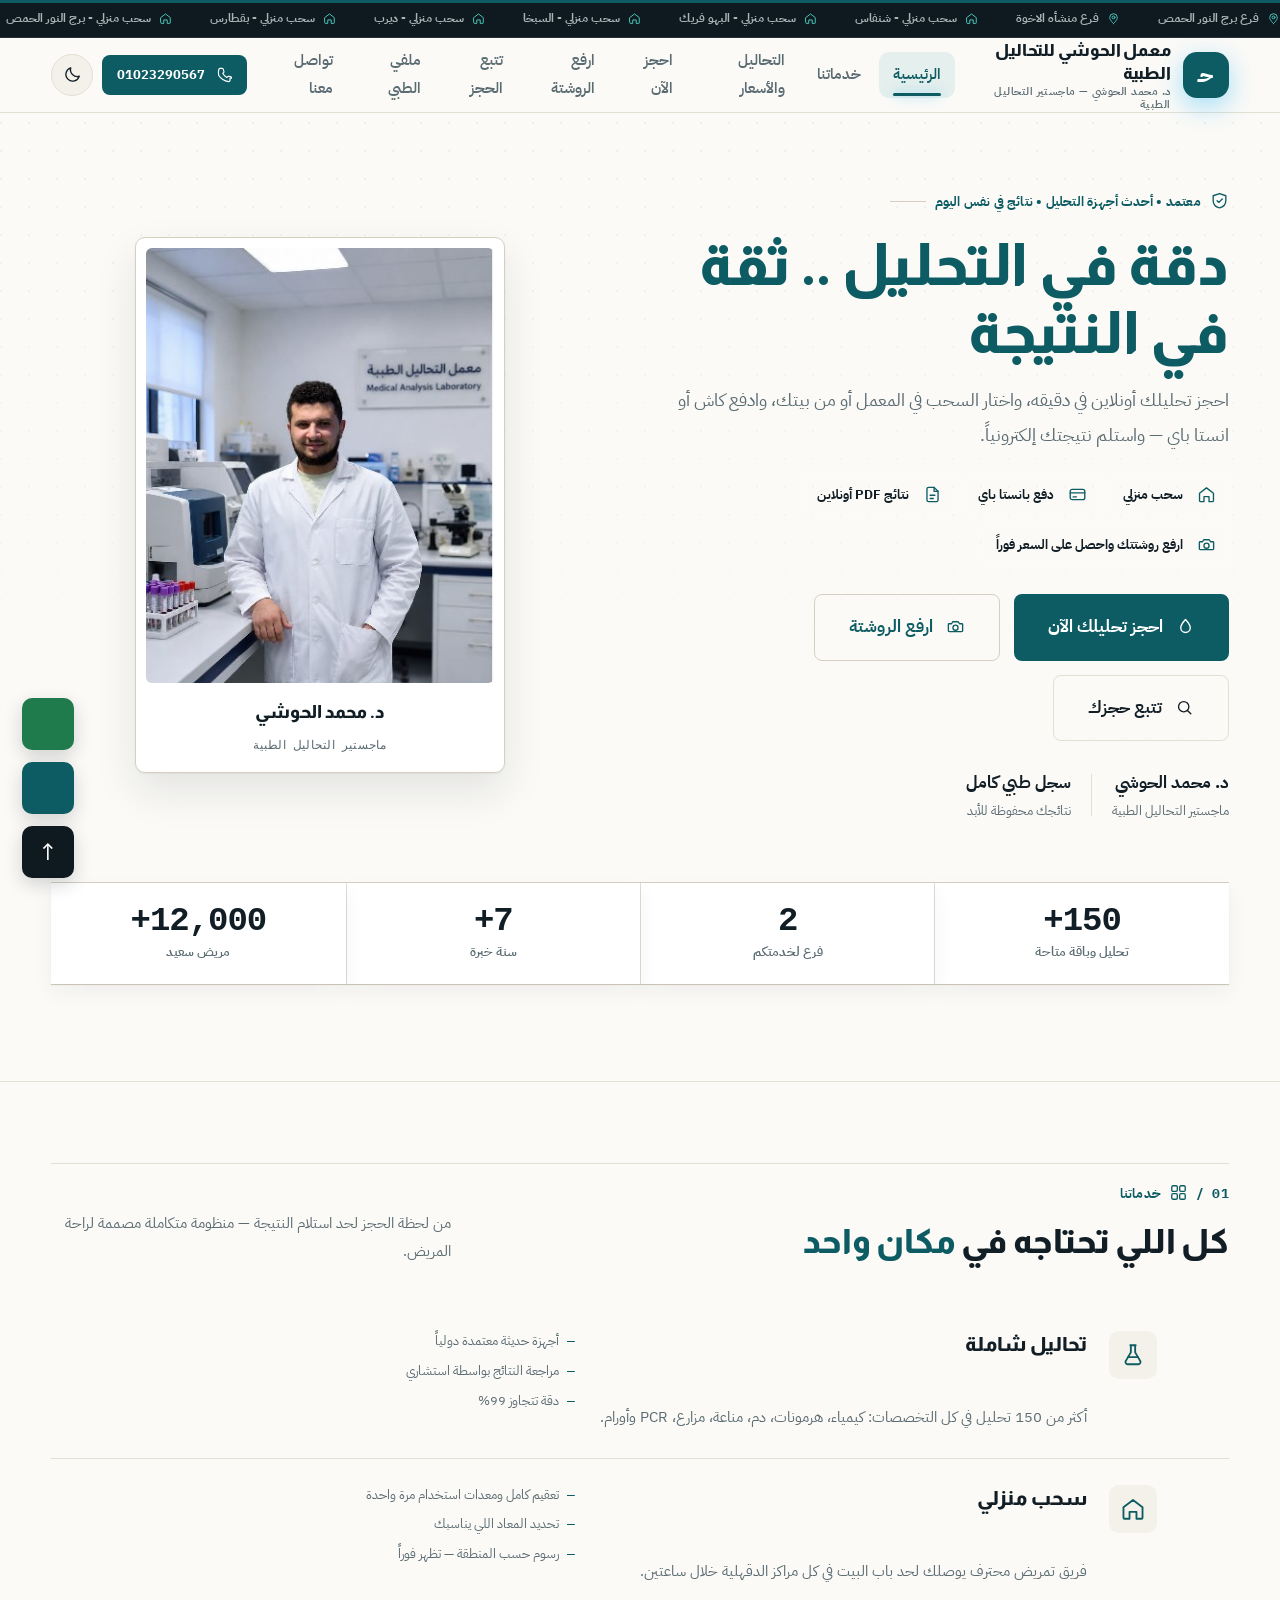
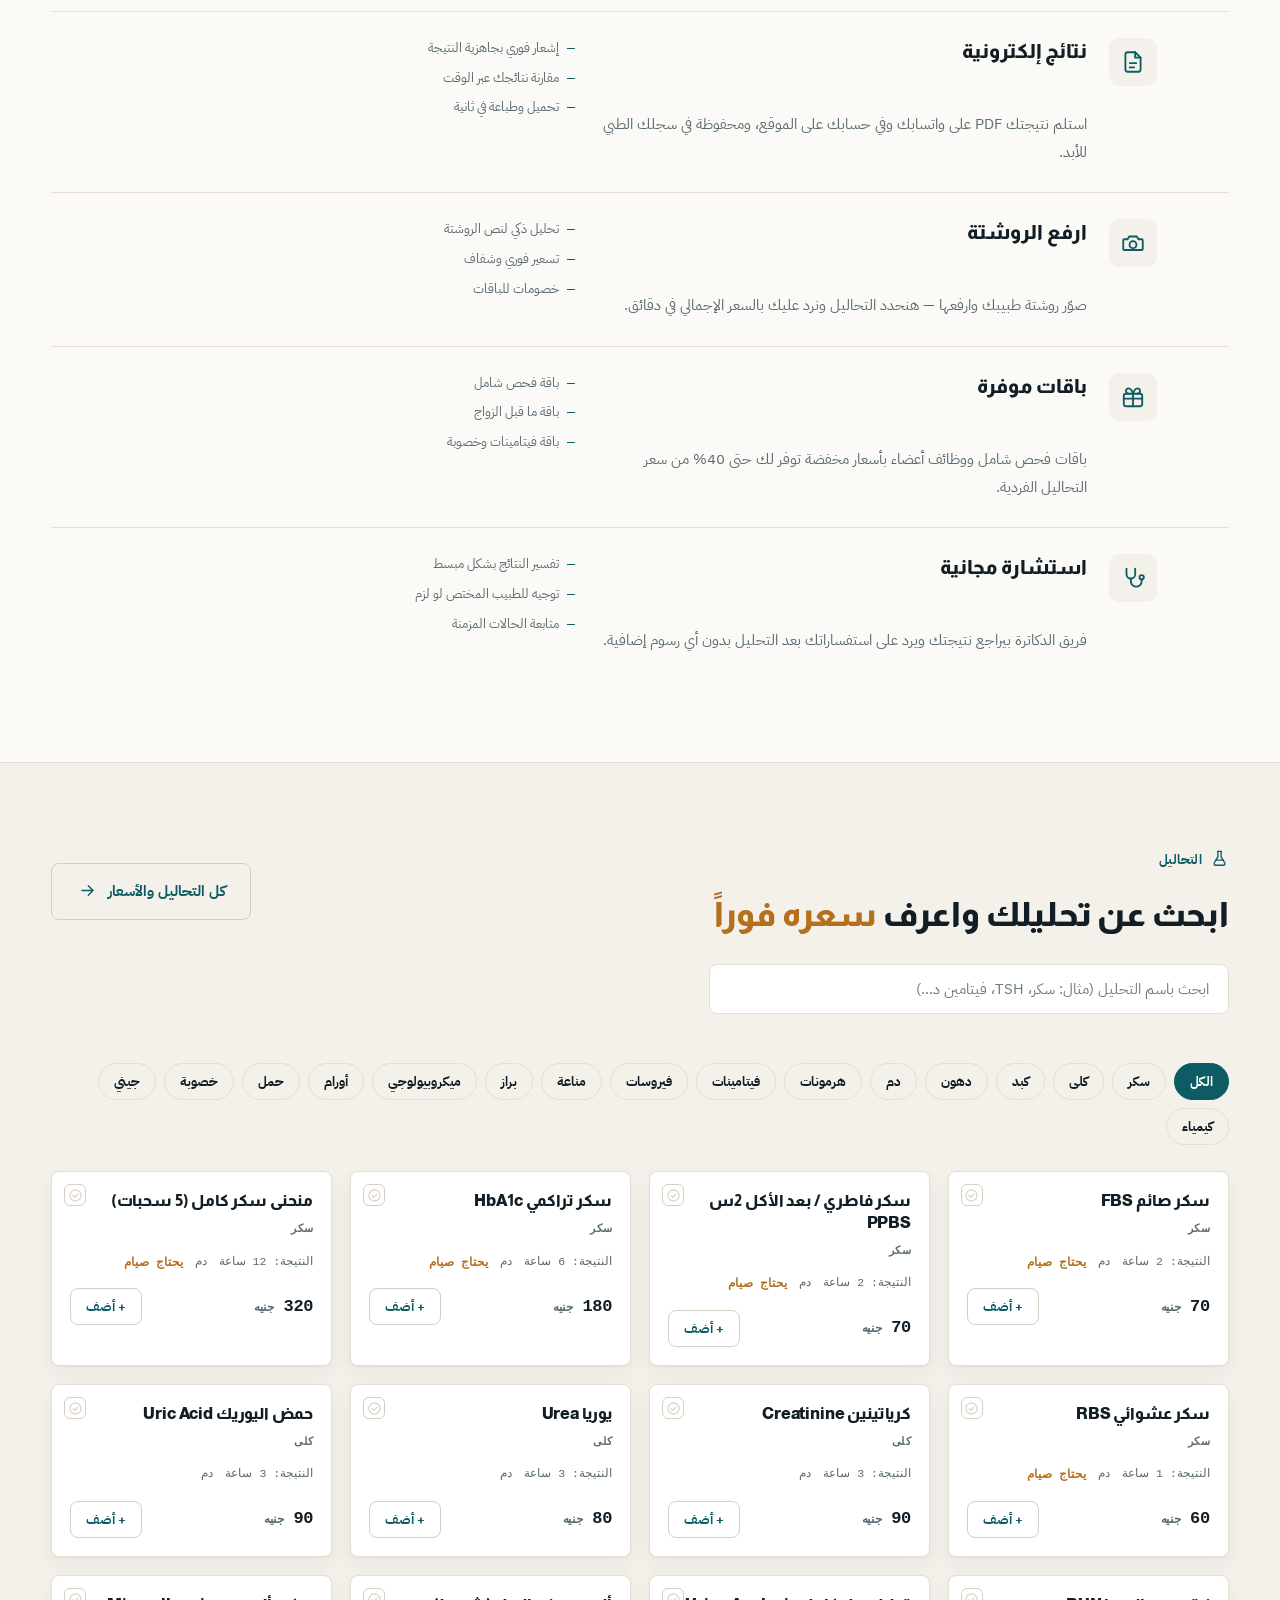
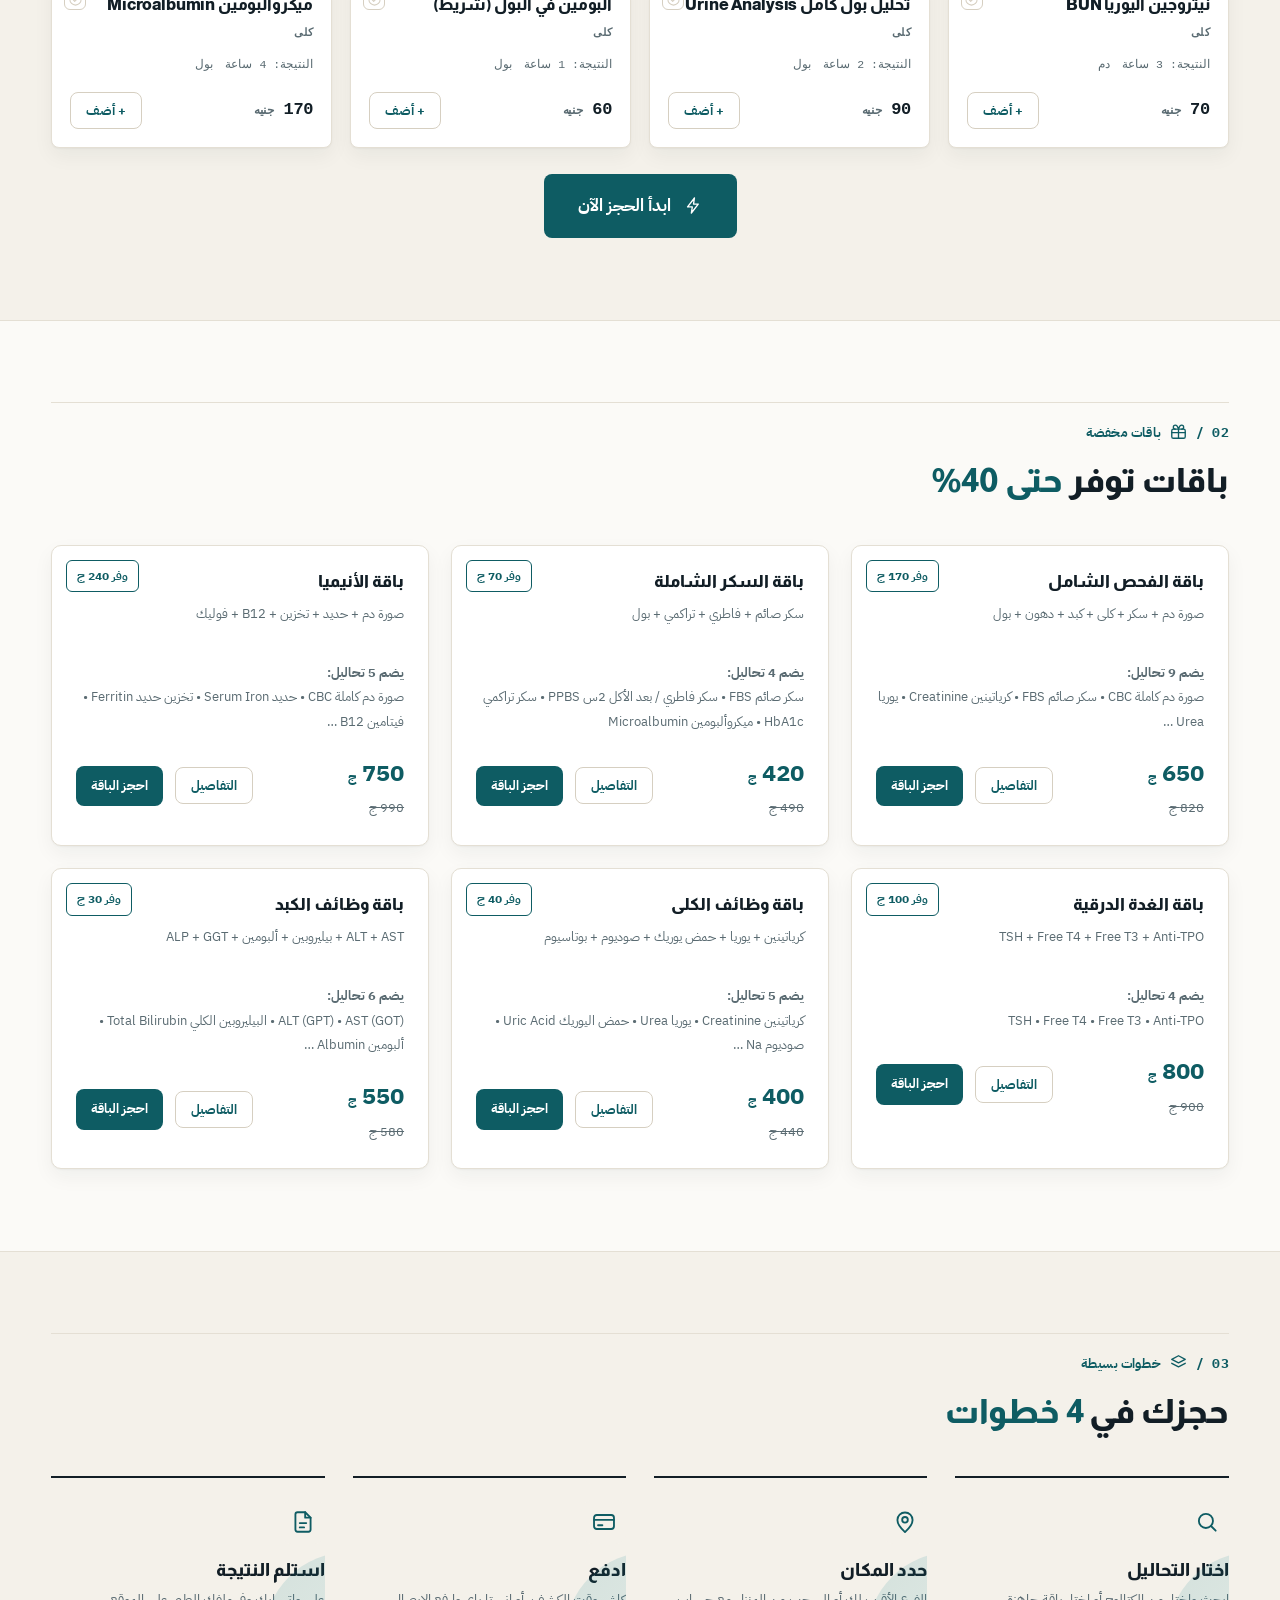
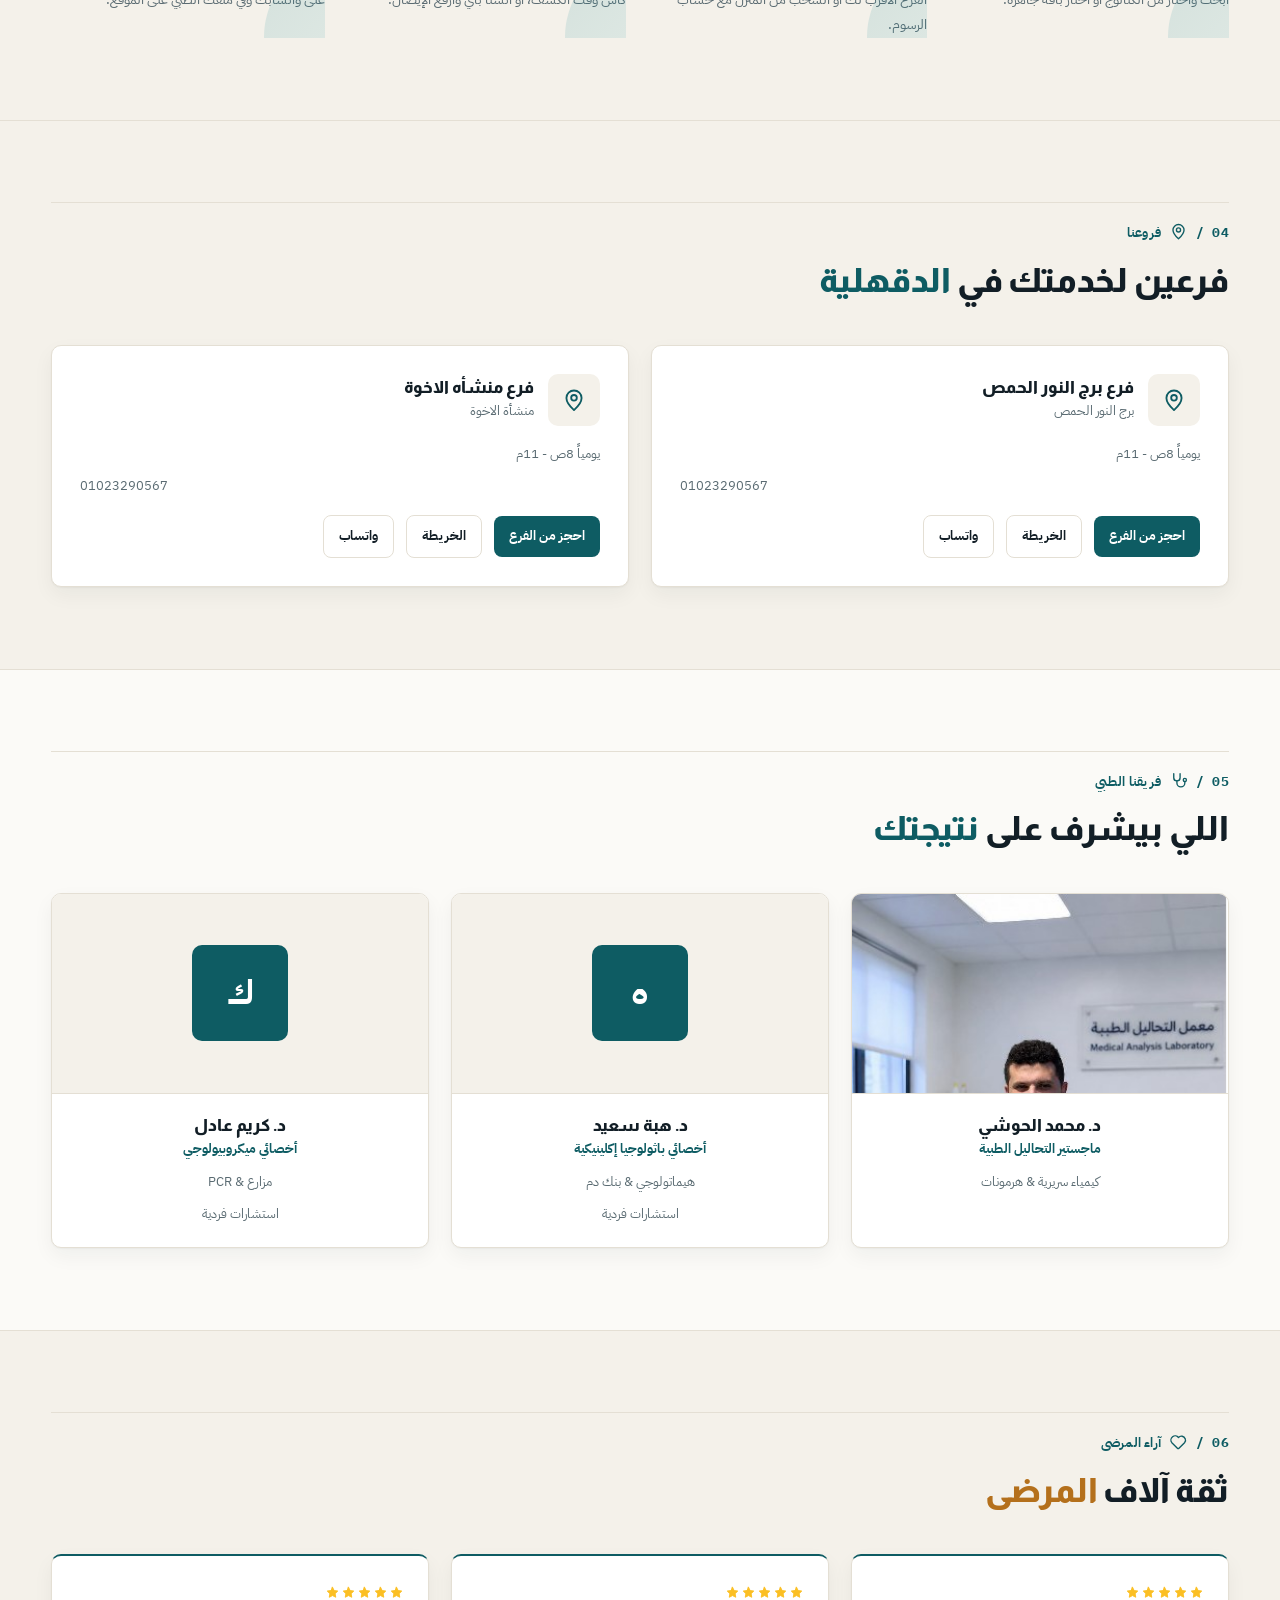
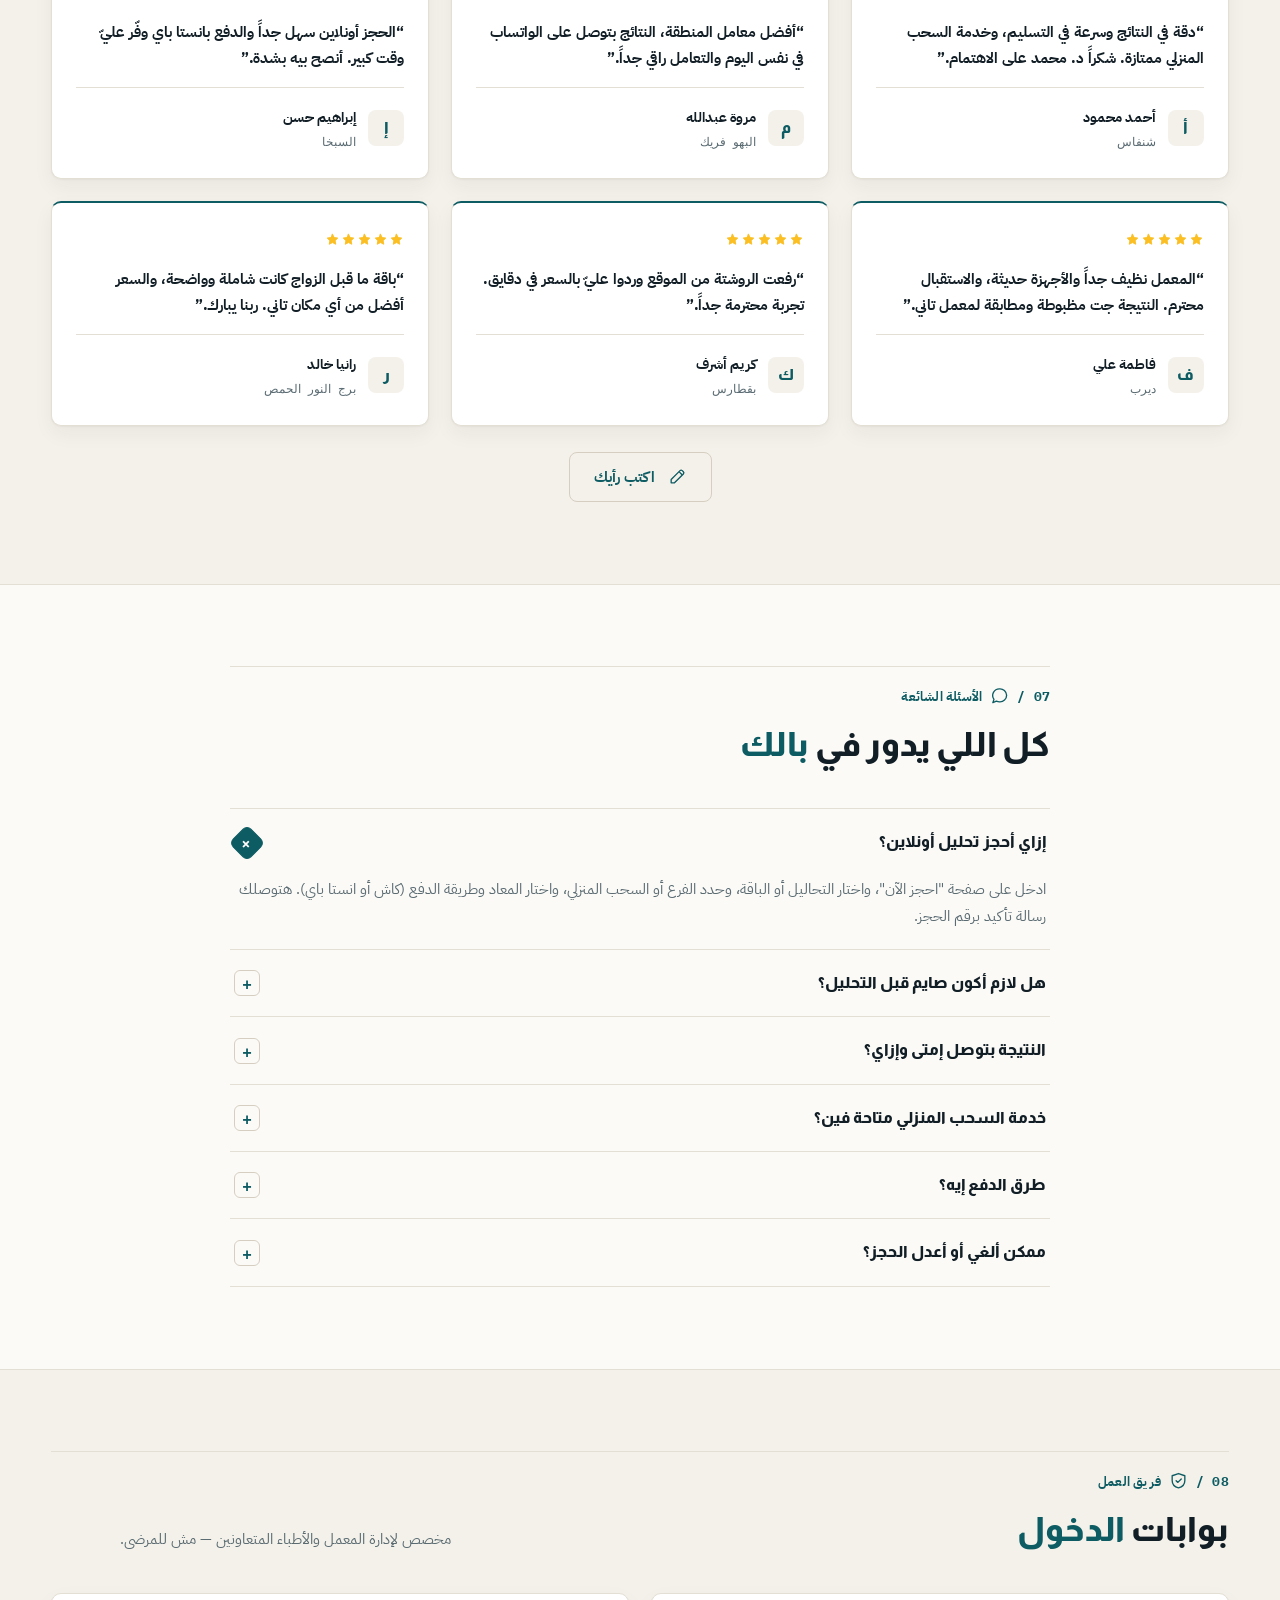
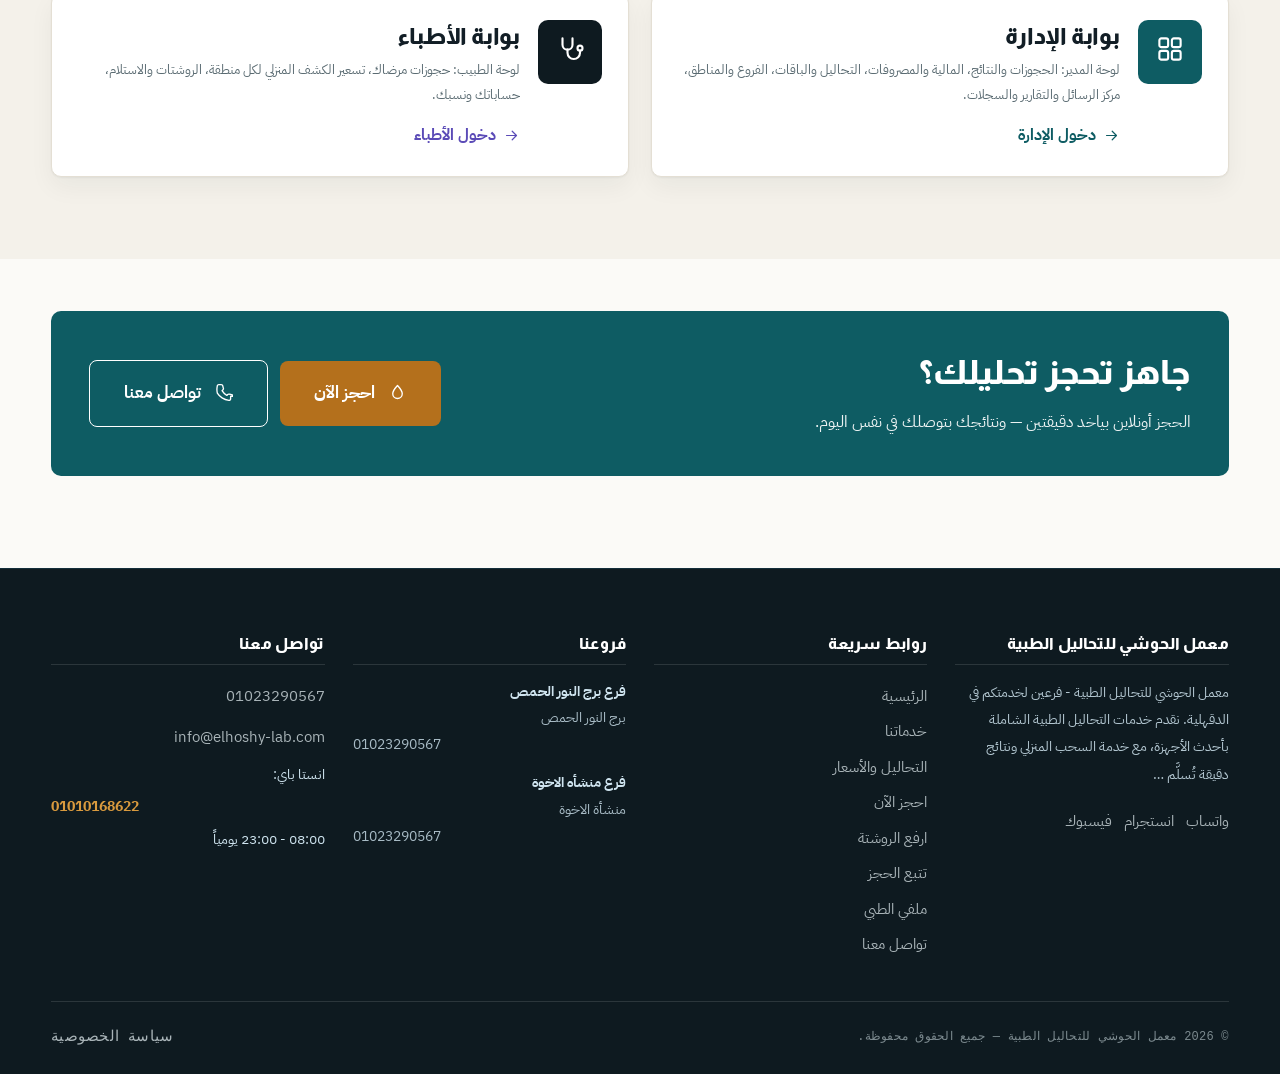
==== commit 317be8f8: "Temporary" ====
--- a/index.html
+++ b/index.html
@@ -7,14 +7,14 @@
 <meta name="description" content="معمل الحوشي للتحاليل الطبية — فرعين بالدقهلية. احجز تحليلك أونلاين، سحب منزلي، نتائج إلكترونية، دفع كاش أو انستا باي. ماجستير التحاليل الطبية د. محمد الحوشي.">
 <meta name="theme-color" content="#0e7c86">
 <link rel="icon" href="data:image/svg+xml,<svg xmlns='http://www.w3.org/2000/svg' viewBox='0 0 100 100'><rect width='100' height='100' rx='22' fill='%230e7c86'/><text x='50' y='70' font-size='58' text-anchor='middle' fill='white' font-family='Arial'>حـ</text></svg>">
-<link rel="stylesheet" href="assets/css/style.css?v=3">
+<link rel="stylesheet" href="assets/css/style.css?v=4">
 <link rel="manifest" href="manifest.json">
   <link rel="preconnect" href="https://fonts.googleapis.com">
   <link rel="preconnect" href="https://fonts.gstatic.com" crossorigin>
   <link href="https://fonts.googleapis.com/css2?family=Almarai:wght@700;800&family=IBM+Plex+Mono:wght@500;600&family=IBM+Plex+Sans+Arabic:wght@400;500;600;700&display=swap" rel="stylesheet">
 </head>
 <body> <!-- ===== HERO ===== -->
-<section class="hero"> <canvas id="particles"></canvas> <div class="blob" style="width:420px;height:420px;background:#22d3ee;top:-90px;inset-inline-end:-120px"></div> <div class="blob" style="width:340px;height:340px;background:#0e7c86;bottom:-120px;inset-inline-start:-100px"></div> <div class="container"> <div class="split"> <div> <span class="eyebrow reveal"><i data-icon="shield"></i>معتمد • أحدث أجهزة التحليل • نتائج في نفس اليوم</span> <h1 class="mt-2 reveal d1"><span class="grad-text" id="heroTitle">دقة في التحليل .. ثقة في النتيجة</span></h1> <p class="lead mt-2 reveal d2" id="heroSub"></p> <div class="hero-badges reveal d3"> <span class="pill"><i data-icon="home" class="pill-ic"></i>سحب منزلي</span> <span class="pill"><i data-icon="card" class="pill-ic"></i>دفع بانستا باي</span> <span class="pill"><i data-icon="file" class="pill-ic"></i>نتائج PDF أونلاين</span> <span class="pill"><i data-icon="camera" class="pill-ic"></i>ارفع روشتتك واحصل على السعر فوراً</span> </div> <div class="hero-cta reveal d4"> <a href="booking.html" class="btn btn-primary btn-lg shine"><i data-icon="drop"></i>احجز تحليلك الآن</a> <a href="prescription.html" class="btn btn-outline btn-lg"><i data-icon="camera"></i>ارفع الروشتة</a> <a href="track.html" class="btn btn-ghost btn-lg"><i data-icon="search"></i>تتبع حجزك</a> </div> <div class="row mt-3 reveal d5" style="gap:20px"> <div><b id="ownerName" style="font-size:17px"></b><div class="small" id="ownerTitle"></div></div> <div style="width:1px;height:42px;background:var(--line)"></div> <div><b style="font-size:17px">سجل طبي كامل</b><div class="small">نتائجك محفوظة للأبد</div></div> </div> </div> <div class="hero-art reveal d3"> <div class="ring" style="width:112%;height:112%;inset:-6%"></div> <div class="ring" style="width:130%;height:130%;inset:-15%;animation-duration:40s;animation-direction:reverse"></div> <div class="doctor-frame"> <img src="assets/img/doctor.jpg" alt="د. محمد الحوشي"> <div class="doctor-caption"><b id="docName">د. محمد الحوشي</b><span id="docTitle">ماجستير التحاليل الطبية</span></div> </div> <div class="floating-card fc-1"><div class="ic" data-icon="chat" style="background:linear-gradient(135deg,#25d366,#128c7e)"></div><div><b>رد فوري</b><small>واتساب المعمل</small></div></div> <div class="floating-card fc-2"><div class="ic" data-icon="home" style="background:var(--grad-gold)"></div><div><b>سحب منزلي</b><small>خلال ساعتين</small></div></div> <div class="floating-card fc-3"><div class="ic" data-icon="bolt" style="background:linear-gradient(135deg,#7c3aed,#a855f7)"></div><div><b>نتائج سريعة</b><small>نفس اليوم</small></div></div> </div> </div> <div class="stats"> <div class="stat reveal"><div class="stat-ic" data-icon="flask"></div><div class="num" data-count="150" data-suffix="+">0</div><div class="lbl">تحليل وباقة متاحة</div></div> <div class="stat reveal d1"><div class="stat-ic" data-icon="pin"></div><div class="num" data-count="2">0</div><div class="lbl">فرع لخدمتكم</div></div> <div class="stat reveal d2"><div class="stat-ic" data-icon="award"></div><div class="num" data-count="7" data-suffix="+">0</div><div class="lbl">سنة خبرة</div></div> <div class="stat reveal d3"><div class="stat-ic" data-icon="users"></div><div class="num" data-count="12000" data-suffix="+">0</div><div class="lbl">مريض سعيد</div></div> </div> </div>
+<section class="hero"> <canvas id="particles"></canvas> <div class="blob" style="width:420px;height:420px;background:#22d3ee;top:-90px;inset-inline-end:-120px"></div> <div class="blob" style="width:340px;height:340px;background:#0e7c86;bottom:-120px;inset-inline-start:-100px"></div> <div class="container"> <div class="split"> <div> <span class="eyebrow reveal"><i data-icon="shield"></i>معتمد • أحدث أجهزة التحليل • نتائج في نفس اليوم</span> <h1 class="mt-2 reveal d1"><span class="grad-text" id="heroTitle">دقة في التحليل .. ثقة في النتيجة</span></h1> <p class="lead mt-2 reveal d2" id="heroSub"></p> <div class="hero-badges reveal d3"> <span class="pill"><i data-icon="home" class="pill-ic"></i>سحب منزلي</span> <span class="pill"><i data-icon="card" class="pill-ic"></i>دفع بانستا باي</span> <span class="pill"><i data-icon="file" class="pill-ic"></i>نتائج PDF أونلاين</span> <span class="pill"><i data-icon="camera" class="pill-ic"></i>ارفع روشتتك واحصل على السعر فوراً</span> </div> <div class="hero-cta reveal d4"> <a href="booking.html" class="btn btn-primary btn-lg shine"><i data-icon="drop"></i>احجز تحليلك الآن</a> <a href="prescription.html" class="btn btn-outline btn-lg"><i data-icon="camera"></i>ارفع الروشتة</a> <a href="track.html" class="btn btn-ghost btn-lg"><i data-icon="search"></i>تتبع حجزك</a> </div> <div class="row mt-3 reveal d5" style="gap:20px"> <div><b id="ownerName" style="font-size:17px"></b><div class="small" id="ownerTitle"></div></div> <div style="width:1px;height:42px;background:var(--line)"></div> <div><b style="font-size:17px">سجل طبي كامل</b><div class="small">نتائجك محفوظة للأبد</div></div> </div> </div> <div class="hero-art reveal d3"> <div class="ring" style="width:112%;height:112%;inset:-6%"></div> <div class="ring" style="width:130%;height:130%;inset:-15%;animation-duration:40s;animation-direction:reverse"></div> <div class="doctor-frame"> <img src="assets/img/doctor.jpg" alt="د. محمد الحوشي"> <div class="doctor-caption"><b id="docName">د. محمد الحوشي</b><span id="docTitle">ماجستير التحاليل الطبية</span></div> </div> <div class="floating-card fc-1"><div class="ic" data-icon="chat" style="background:var(--th-bg);color:var(--teal)"></div><div><b>رد فوري</b><small>واتساب المعمل</small></div></div> <div class="floating-card fc-2"><div class="ic" data-icon="home" style="background:var(--grad-gold)"></div><div><b>سحب منزلي</b><small>خلال ساعتين</small></div></div> <div class="floating-card fc-3"><div class="ic" data-icon="bolt" style="background:var(--th-bg);color:var(--teal)"></div><div><b>نتائج سريعة</b><small>نفس اليوم</small></div></div> </div> </div> <div class="stats"> <div class="stat reveal"><div class="stat-ic" data-icon="flask"></div><div class="num" data-count="150" data-suffix="+">0</div><div class="lbl">تحليل وباقة متاحة</div></div> <div class="stat reveal d1"><div class="stat-ic" data-icon="pin"></div><div class="num" data-count="2">0</div><div class="lbl">فرع لخدمتكم</div></div> <div class="stat reveal d2"><div class="stat-ic" data-icon="award"></div><div class="num" data-count="7" data-suffix="+">0</div><div class="lbl">سنة خبرة</div></div> <div class="stat reveal d3"><div class="stat-ic" data-icon="users"></div><div class="num" data-count="12000" data-suffix="+">0</div><div class="lbl">مريض سعيد</div></div> </div> </div>
 </section> <!-- ===== SERVICES ===== -->
 <section class="section" id="services"> <div class="container"> <div class="sec-head reveal"> <span class="eyebrow"><i data-icon="grid"></i>خدماتنا</span> <h2 class="mt-2">كل اللي تحتاجه في <span class="grad-text">مكان واحد</span></h2> <p>من لحظة الحجز لحد استلام النتيجة — منظومة متكاملة مصممة لراحة المريض.</p> </div> <div class="grid g3"> <div class="svc reveal"><div class="ic" data-icon="flask"></div><h4>تحاليل شاملة</h4><p>أكثر من 150 تحليل في كل التخصصات: كيمياء، هرمونات، دم، مناعة، مزارع، PCR وأورام.</p><ul><li>أجهزة حديثة معتمدة دولياً</li><li>مراجعة النتائج بواسطة استشاري</li><li>دقة تتجاوز 99%</li></ul></div> <div class="svc reveal d1"><div class="ic" data-icon="home"></div><h4>سحب منزلي</h4><p>فريق تمريض محترف يوصلك لحد باب البيت في كل مراكز الدقهلية خلال ساعتين.</p><ul><li>تعقيم كامل ومعدات استخدام مرة واحدة</li><li>تحديد المعاد اللي يناسبك</li><li>رسوم حسب المنطقة — تظهر فوراً</li></ul></div> <div class="svc reveal d2"><div class="ic" data-icon="file"></div><h4>نتائج إلكترونية</h4><p>استلم نتيجتك PDF على واتسابك وفي حسابك على الموقع، ومحفوظة في سجلك الطبي للأبد.</p><ul><li>إشعار فوري بجاهزية النتيجة</li><li>مقارنة نتائجك عبر الوقت</li><li>تحميل وطباعة في ثانية</li></ul></div> <div class="svc reveal"><div class="ic" data-icon="camera"></div><h4>ارفع الروشتة</h4><p>صوّر روشتة طبيبك وارفعها — هنحدد التحاليل ونرد عليك بالسعر الإجمالي في دقائق.</p><ul><li>تحليل ذكي لنص الروشتة</li><li>تسعير فوري وشفاف</li><li>خصومات للباقات</li></ul></div> <div class="svc reveal d1"><div class="ic" data-icon="gift"></div><h4>باقات موفرة</h4><p>باقات فحص شامل ووظائف أعضاء بأسعار مخفضة توفر لك حتى 40% من سعر التحاليل الفردية.</p><ul><li>باقة فحص شامل</li><li>باقة ما قبل الزواج</li><li>باقة فيتامينات وخصوبة</li></ul></div> <div class="svc reveal d2"><div class="ic" data-icon="stethoscope"></div><h4>استشارة مجانية</h4><p>فريق الدكاترة بيراجع نتيجتك ويرد على استفساراتك بعد التحليل بدون أي رسوم إضافية.</p><ul><li>تفسير النتائج بشكل مبسط</li><li>توجيه للطبيب المختص لو لزم</li><li>متابعة الحالات المزمنة</li></ul></div> </div> </div>
 </section> <!-- ===== TESTS PREVIEW ===== -->
@@ -62,10 +62,10 @@
 </div>
 </section> <!-- ===== CTA ===== -->
 <section class="section-sm"> <div class="container"> <div class="offer-slide reveal" style="background:var(--grad)"> <div class="row-between"> <div> <h3>جاهز تحجز تحليلك؟</h3> <p style="opacity:.92">الحجز أونلاين بياخد دقيقتين — ونتائجك بتوصلك في نفس اليوم.</p> </div> <div class="row"> <a href="booking.html" class="btn btn-gold btn-lg"><i data-icon="drop"></i>احجز الآن</a> <a href="contact.html" class="btn btn-outline btn-lg" style="border-color:#fff;color:#fff"><i data-icon="phone"></i>تواصل معنا</a> </div> </div> </div> </div>
-</section> <script src="assets/js/core.js?v=3"></script>
-<script src="assets/js/supabase-config.js?v=3"></script>
-<script src="assets/js/sync.js?v=3"></script>
-<script src="assets/js/shared.js?v=3"></script>
-<script src="assets/js/app.js?v=3"></script>
+</section> <script src="assets/js/core.js?v=4"></script>
+<script src="assets/js/supabase-config.js?v=4"></script>
+<script src="assets/js/sync.js?v=4"></script>
+<script src="assets/js/shared.js?v=4"></script>
+<script src="assets/js/app.js?v=4"></script>
 </body>
 </html>
--- a/assets/css/style.css
+++ b/assets/css/style.css
@@ -949,3 +949,257 @@
 html[data-theme="dark"] .login-wrap::before{background-image:radial-gradient(circle at 1px 1px,rgba(79,209,197,.15) 1px,transparent 0)}
 .login-card{position:relative;z-index:1;border:1px solid var(--line)!important;box-shadow:var(--shadow-lg)!important;border-radius:14px;background:var(--card)}
 .login-card .logo-mark{border-radius:10px}
+
+/* ============================================================
+   تصميم v4 — بنية تحريرية (مش كروت قوالب متكررة)
+   ------------------------------------------------------------
+   · الهيرو: إطار «تقرير معمل» بخط شعري — من غير كروت عائمة ولا حلقات دوّارة
+   · شريط بيانات (data bar) بدل ٤ كروت إحصائيات متكررة
+   · الخدمات: «فهرس» مرقّم بصفوف وخطوط شعرية بدل شبكة كروت متشابهة
+   · الخطوات: شريط تسلسلي مرقّم بدل ٤ كروت متكررة
+   · عنوان القسم: عمودين (عنوان | وصف) زي المجلات
+   · الآراء: اقتباسات تحريرية، والأسئلة: صفوف بخط شعري
+   ============================================================ */
+
+/* ---------- 1) الهيرو: إزالة الزخارف + إطار تحريري ---------- */
+.hero .ring,.hero .floating-card{display:none!important}
+.hero::before{height:100%;inset:0;top:0;bottom:auto!important;animation:none!important}
+.hero-art{align-content:center}
+.doctor-frame{
+  position:relative;width:min(370px,92%);border-radius:10px!important;overflow:hidden;
+  border:1px solid var(--line-2)!important;border-width:1px!important;
+  background:var(--card)!important;padding:10px 10px 0;
+  box-shadow:0 1px 2px rgba(18,30,38,.05),0 18px 40px rgba(18,30,38,.10)!important;
+  animation:none!important;
+}
+.doctor-frame::before{display:none!important}
+.doctor-frame::after{display:none!important}
+.doctor-frame img{border-radius:6px!important;aspect-ratio:4/5;object-position:50% 10%;transform:none!important}
+.doctor-frame:hover img{transform:none!important}
+.doctor-caption{
+  position:static!important;padding:12px 4px 12px!important;color:var(--text)!important;
+  text-align:center;background:transparent!important;
+}
+.doctor-caption b{font-family:var(--font-display);font-weight:800;font-size:18px;letter-spacing:-.01em}
+.doctor-caption span{font-family:var(--font-mono);font-size:11.5px;letter-spacing:.02em;color:var(--text-soft);opacity:1}
+.hero h1{font-size:clamp(32px,4.6vw,58px);line-height:1.16;letter-spacing:-.025em}
+.hero .lead{max-width:52ch}
+.hero .eyebrow{display:inline-flex;align-items:center;gap:9px}
+.hero .eyebrow::after{content:"";width:36px;height:1px;background:var(--line-2);display:inline-block}
+
+/* ---------- 2) شريط البيانات (الإحصائيات) ---------- */
+.stats{
+  margin-top:58px;gap:0!important;grid-template-columns:repeat(4,1fr);
+  border-top:1px solid var(--line-2);border-bottom:1px solid var(--line-2);background:transparent;
+}
+.stat{
+  background:transparent!important;border:0;border-inline-end:1px solid var(--line)!important;
+  border-radius:0!important;box-shadow:none!important;padding:20px 14px!important;
+  transform:none!important;overflow:visible;
+}
+.stat:last-child{border-inline-end:0!important}
+.stat::before{display:none!important}
+.stat:hover{transform:none!important}
+.stat .num{
+  font-family:var(--font-mono);font-weight:600;letter-spacing:-.03em;font-size:clamp(24px,2.7vw,34px);
+  background:none!important;-webkit-text-fill-color:currentColor!important;color:var(--ink)!important;
+  font-variant-numeric:tabular-nums;line-height:1.1;
+}
+.stat .lbl{font-size:12.5px;font-weight:600;color:var(--text-soft)}
+.stat .stat-ic{display:none}
+@media(max-width:700px){
+  .stats{grid-template-columns:repeat(2,1fr)}
+  .stat:nth-child(2){border-inline-end:0!important}
+  .stat:nth-child(1),.stat:nth-child(2){border-bottom:1px solid var(--line)!important}
+}
+
+/* ---------- 3) الخدمات: فهرس مرقّم بصفوف ---------- */
+#services .grid.g3{display:block;counter-reset:svc}
+#services .grid.g3 > .svc{
+  display:grid;grid-template-columns:40px 48px minmax(0,1fr) minmax(0,1.05fr);
+  gap:6px 22px;align-items:start;position:relative;
+  background:transparent!important;border:0!important;border-bottom:1px solid var(--line)!important;
+  border-radius:0!important;box-shadow:none!important;padding:26px 10px!important;
+  transform:none!important;transition:background .2s ease;
+}
+#services .grid.g3 > .svc:last-child{border-bottom:0!important}
+#services .grid.g3 > .svc:hover{background:var(--bg-2)!important;transform:none!important}
+#services .grid.g3 > .svc::before{
+  counter-increment:svc;content:counter(svc,decimal-leading-zero);
+  font-family:var(--font-mono);font-size:12px;font-weight:600;color:var(--teal);
+  letter-spacing:.02em;padding-top:12px;grid-column:1;grid-row:1;
+}
+#services .grid.g3 > .svc::after{display:none!important}
+#services .grid.g3 > .svc > .ic{grid-column:2;grid-row:1;
+  width:48px;height:48px;border-radius:10px!important;
+  background:var(--th-bg)!important;color:var(--teal)!important;box-shadow:none!important;
+  display:grid!important;place-items:center;
+}
+#services .grid.g3 > .svc > .ic svg{stroke:currentColor}
+#services .grid.g3 > .svc > h4{grid-column:3;grid-row:1;font-size:19.5px;margin:0 0 6px!important}
+#services .grid.g3 > .svc > p{grid-column:3;grid-row:2;margin:0!important;font-size:14.5px}
+#services .grid.g3 > .svc > ul{grid-column:4;grid-row:1/3;margin:0!important;gap:9px}
+#services .grid.g3 > .svc > ul li{font-size:13px;line-height:1.6}
+#services .grid.g3 > .svc > ul li::before{content:"—";color:var(--teal);font-weight:700;font-family:var(--font-mono)}
+@media(max-width:900px){
+  #services .grid.g3 > .svc{grid-template-columns:34px 44px minmax(0,1fr);gap:4px 16px;padding:22px 6px!important}
+  #services .grid.g3 > .svc > h4{grid-column:3;grid-row:1}
+  #services .grid.g3 > .svc > p{grid-column:3;grid-row:2}
+  #services .grid.g3 > .svc > ul{grid-column:3;grid-row:3;margin-top:12px!important}
+}
+
+/* ---------- 4) الخطوات: شريط تسلسلي مرقّم ---------- */
+.grid.g4{counter-reset:step;gap:28px}
+.grid.g4 > .svc.center{
+  background:transparent!important;border:0!important;border-top:2px solid var(--ink)!important;
+  border-radius:0!important;box-shadow:none!important;padding:22px 0 0!important;
+  text-align:start!important;transform:none!important;
+}
+.grid.g4 > .svc.center::before{
+  counter-increment:step;content:"الخطوة " counter(step,decimal-leading-zero);
+  font-family:var(--font-mono);font-size:11.5px;font-weight:600;color:var(--teal);
+  display:block;margin-bottom:12px;letter-spacing:.02em;
+}
+.grid.g4 > .svc.center::after{display:none!important}
+.grid.g4 > .svc.center .ic{
+  width:44px;height:44px;border-radius:10px!important;margin:0 0 14px!important;
+  background:var(--th-bg)!important;color:var(--teal)!important;box-shadow:none!important;
+  display:grid!important;place-items:center;
+}
+.grid.g4 > .svc.center .ic svg{stroke:currentColor}
+.grid.g4 > .svc.center h4{font-size:17.5px;margin-bottom:6px}
+.grid.g4 > .svc.center p.small{font-size:13.5px;line-height:1.85}
+@media(max-width:900px){.grid.g4{grid-template-columns:repeat(2,1fr)}}
+
+/* ---------- 5) عنوان القسم: عمودين زي المجلات ---------- */
+.sec-head{
+  display:grid;grid-template-columns:minmax(0,1fr) minmax(0,400px);
+  gap:6px 34px;align-items:end;text-align:start;max-width:none;margin:0 auto 40px;
+}
+.sec-head > .eyebrow{grid-column:1;grid-row:1;margin:0 0 6px!important}
+.sec-head > h2{grid-column:1;grid-row:2;margin:0!important}
+.sec-head > p{grid-column:2;grid-row:1/3;align-self:end;margin:0!important;
+  font-size:14.5px;line-height:1.9;color:var(--text-soft);max-width:44ch}
+@media(max-width:880px){
+  .sec-head{grid-template-columns:1fr}
+  .sec-head > p{grid-column:1;grid-row:auto;margin-top:10px!important;max-width:none}
+}
+
+/* ---------- 6) كروت التحاليل: مسطّحة بلا تدرّج ---------- */
+.test-card{border-radius:8px!important}
+.test-card:hover{transform:none!important;box-shadow:none!important;border-color:var(--teal)}
+.test-card.selected{background:var(--th-bg)!important;border-color:var(--teal)!important;box-shadow:none!important}
+.test-card .cat{background:transparent!important;color:var(--text-soft)!important;
+  font-family:var(--font-mono);font-size:11px;letter-spacing:.02em;padding:0!important;border-radius:0}
+.test-card .price{font-family:var(--font-mono);font-weight:600;letter-spacing:-.02em;color:var(--ink)!important;font-size:17px}
+html[data-theme="dark"] .test-card .price{color:var(--cyan)!important}
+.test-card .meta{font-family:var(--font-mono);font-size:11.5px}
+.test-card .check{border-radius:6px!important;width:22px;height:22px;border:1px solid var(--line-2);background:var(--card);color:var(--line-2)}
+.test-card.selected .check{background:var(--teal)!important;border-color:var(--teal)!important;color:#fff!important}
+
+/* ---------- 7) الآراء: اقتباس تحريري ---------- */
+.review-card{
+  background:transparent!important;border:1px solid var(--line)!important;border-top:2px solid var(--teal)!important;
+  border-radius:var(--radius);padding:24px;box-shadow:none!important;height:100%;transform:none!important;
+}
+.review-card:hover{transform:none!important;box-shadow:none!important;border-color:var(--line-2)!important;border-top-color:var(--teal)!important}
+#homeReviews .review-card p{font-family:var(--font-display);font-weight:700;font-size:15px;line-height:1.8;color:var(--text)!important}
+.review-card .who{margin-top:16px;padding-top:14px;border-top:1px solid var(--line)}
+.avatar{width:36px!important;height:36px!important;border-radius:8px!important;
+  background:var(--th-bg)!important;color:var(--teal)!important;font-family:var(--font-display);font-weight:800}
+.review-card .who .small{font-family:var(--font-mono);font-size:11.5px}
+
+/* ---------- 8) الأسئلة الشائعة: صفوف بخط شعري ---------- */
+.acc{border:0!important;border-bottom:1px solid var(--line)!important;border-radius:0!important;
+  background:transparent!important;margin-bottom:0!important;box-shadow:none!important}
+.acc:first-child{border-top:1px solid var(--line)!important}
+.acc:hover{border-color:var(--line)!important}
+.acc-head{padding:18px 4px!important;font-family:var(--font-display);font-weight:800;font-size:16px}
+.acc-head .plus{width:26px!important;height:26px!important;border-radius:6px!important;
+  background:transparent!important;border:1px solid var(--line-2);color:var(--teal)!important;
+  font-family:var(--font-mono);font-weight:600}
+.acc.open .acc-head .plus{background:var(--teal)!important;border-color:var(--teal)!important;color:#fff!important}
+.acc-body div{padding:0 4px 18px!important;color:var(--text-soft)!important;font-size:14.5px}
+
+/* ---------- 9) الشرائح/الـ CTA: مسطّح بخط شعري ---------- */
+.offer-slide{border-radius:10px!important;box-shadow:none!important;padding:38px!important;min-height:0!important}
+.offer-slide::after{display:none!important}
+.offer-slide .big{color:#F2C77A!important;opacity:.9}
+
+/* ---------- 10) الشرائط الصغيرة (pills) ---------- */
+.pill{background:transparent!important;border:1px solid var(--line-2)!important;border-radius:6px!important;
+  box-shadow:none!important;color:var(--text-soft)!important;font-size:12.5px;padding:7px 12px}
+.pill svg{stroke:var(--teal)}
+
+/* ---------- 11) الفوتر: سطر حقوق بطابع أحادي المسافة ---------- */
+.footer-bottom{
+  display:flex!important;justify-content:space-between;align-items:center;gap:12px;flex-wrap:wrap;
+  text-align:start!important;font-family:var(--font-mono);font-size:12px;letter-spacing:.02em;
+  color:#7C8A8F!important;border-top:1px solid rgba(255,255,255,.12);margin-top:38px;padding:18px 0!important;
+}
+
+/* ---------- 12) كروت الفروع والدكاترة: تخلّي عن التدرّجات ---------- */
+#homeBranches .card > div[style*="border-radius:50%"]{display:none!important}
+#homeDoctors .card > div[style*="linear-gradient"]{background:var(--th-bg)!important;height:180px!important}
+#homeDoctors .card > div[style*="linear-gradient"] > div{border-radius:10px!important;width:96px!important;height:96px!important;
+  background:var(--teal)!important;color:#fff!important}
+.card > .row > .ic{border-radius:10px!important;background:var(--th-bg)!important;color:var(--teal)!important;box-shadow:none!important}
+.card > .row > .ic svg{stroke:currentColor}
+
+/* ============================================================
+   v4 (تكملة) — تصفية آخر آثار الـ AI: الزجاج، التدرّجات، اللمعات
+   الهدف: ولا عنصر فيه backdrop-filter، ولا تدرّج لامع،
+   ولا ظل ملوّن — كل حاجة سطح مسطّح بخط شعري.
+   ============================================================ */
+
+/* 1) مفيش زجاج خالص في الموقع */
+.glass,.pill,.floating-card,.badge,.modal-backdrop,.chip,
+.site-header,.site-footer,.card,.test-card,.review-card{
+  backdrop-filter:none!important;-webkit-backdrop-filter:none!important;
+}
+.glass{background:var(--card)!important;border:1px solid var(--line)!important}
+.modal-backdrop{background:rgba(6,40,61,.55)!important;backdrop-filter:none!important}
+
+/* 2) الأزرار العائمة: مربّعات مسطّحة بدل دوائر متدرّجة */
+.fab{
+  width:52px!important;height:52px!important;border-radius:10px!important;
+  box-shadow:0 6px 18px rgba(18,30,38,.18)!important;
+}
+.fab-wa{background:#1F7A4C!important}
+.fab-call{background:var(--teal)!important}
+.fab-top{background:var(--navy)!important}
+.fab:hover{transform:translateY(-2px)!important}
+.fab span{border-radius:6px!important;font-family:var(--font-mono);font-size:11.5px!important;letter-spacing:.02em}
+
+/* 3) كروت الاختيار في الحجز: حدّ شعري + علامة صح، بلا تدرّج ولا ظل ملوّن */
+.opt-card{border:1px solid var(--line)!important;border-radius:10px!important;background:var(--card)!important}
+.opt-card:hover{border-color:var(--line-2)!important;transform:none!important}
+.opt-card.active{border-color:var(--teal)!important;border-width:1.5px!important;background:var(--th-bg)!important;box-shadow:none!important}
+.opt-card .tick{border-radius:6px!important;width:22px!important;height:22px!important}
+
+/* 4) بوابة الأطباء: أيقونة مسطّحة بلون واحد */
+.portal-card .portal-ic{
+  border-radius:10px!important;background:var(--teal)!important;color:#fff!important;
+  box-shadow:none!important;
+}
+.portal-card[data-portal="doctor"] .portal-ic{background:var(--navy)!important;box-shadow:none!important}
+.portal-card{background:var(--card)!important;transform:none!important}
+.portal-card:hover{transform:translateY(-2px)!important;border-color:var(--teal)!important;box-shadow:0 10px 26px rgba(18,30,38,.10)!important}
+
+/* 5) الهيرو: سطح مسطّح بلا تدرّج */
+.hero{background:var(--bg)!important;background-image:none!important}
+html[data-theme="dark"] .hero{background:var(--bg)!important}
+
+/* 6) الشرائح الصغيرة والشارات فوق الخلفيات */
+.hero .pill,.offer-slide .pill{background:transparent!important;border-color:rgba(255,255,255,.3)!important;color:inherit!important}
+
+/* 7) ظلال محايدة فقط — ولا ظل ملوّن */
+.card,.test-card,.review-card,.chart-card,.kpi,.stat,.summary,.modal{
+  box-shadow:0 1px 2px rgba(18,30,38,.04),0 8px 20px rgba(18,30,38,.05)!important;
+}
+.card-hover:hover,.test-card:hover,.review-card:hover{
+  box-shadow:0 2px 4px rgba(18,30,38,.06),0 16px 34px rgba(18,30,38,.08)!important;
+}
+
+/* 8) آخر عنصرين فيهما زجاج (مخفيّان أصلاً) — تنظيف للنهاية */
+.cloud-badge,.hide{backdrop-filter:none!important;-webkit-backdrop-filter:none!important}
